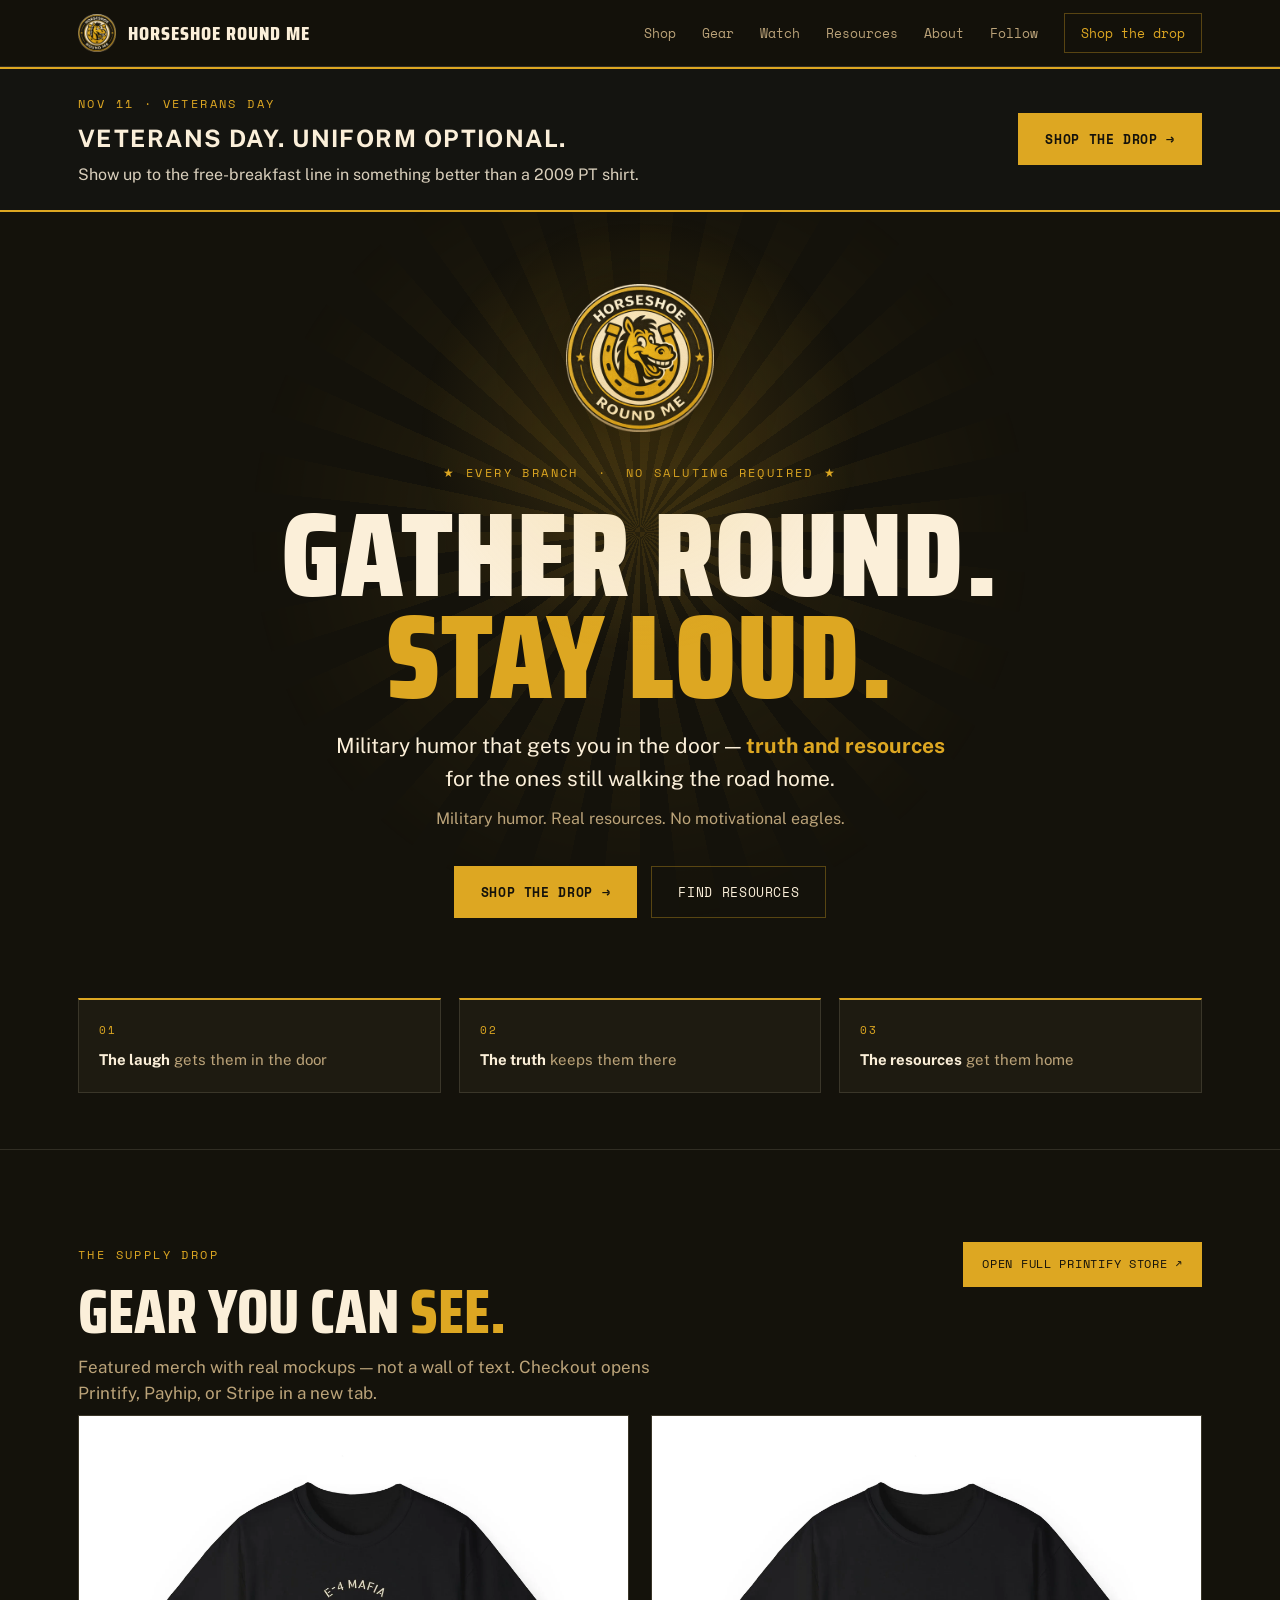
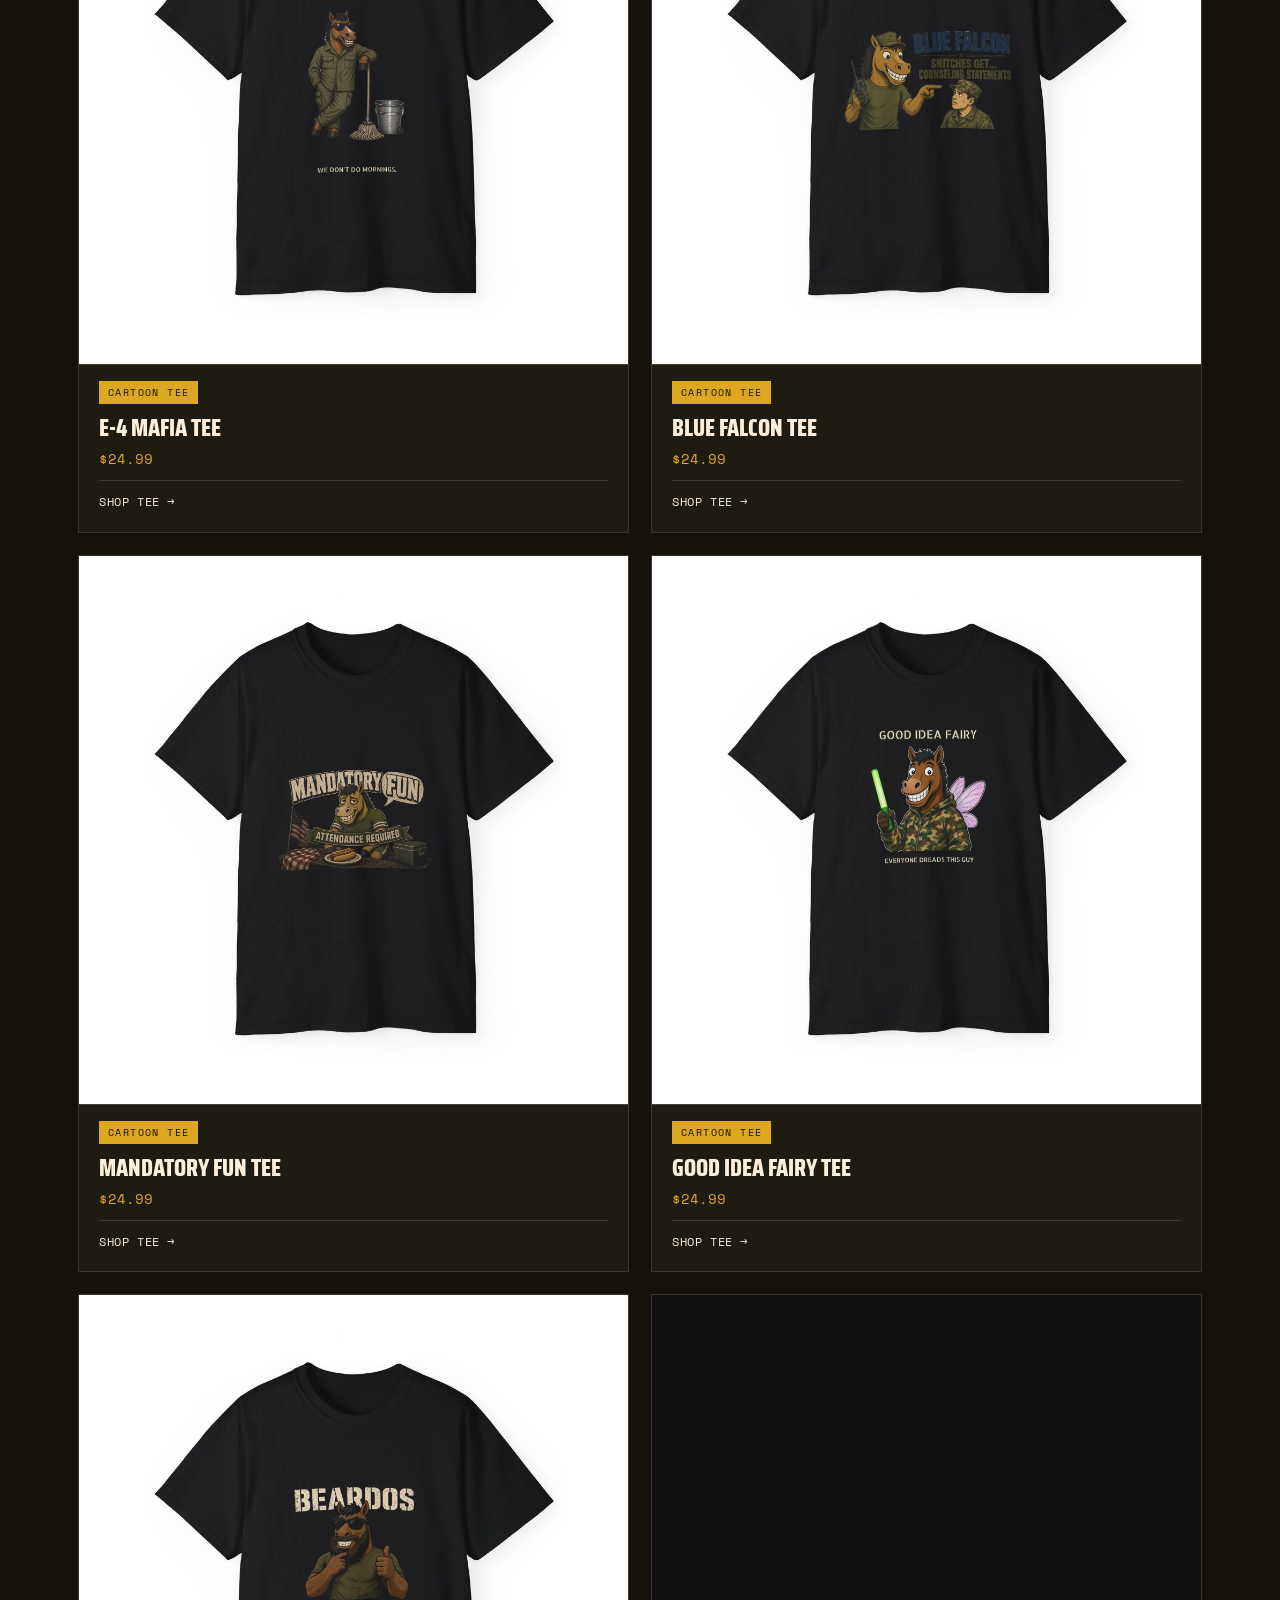
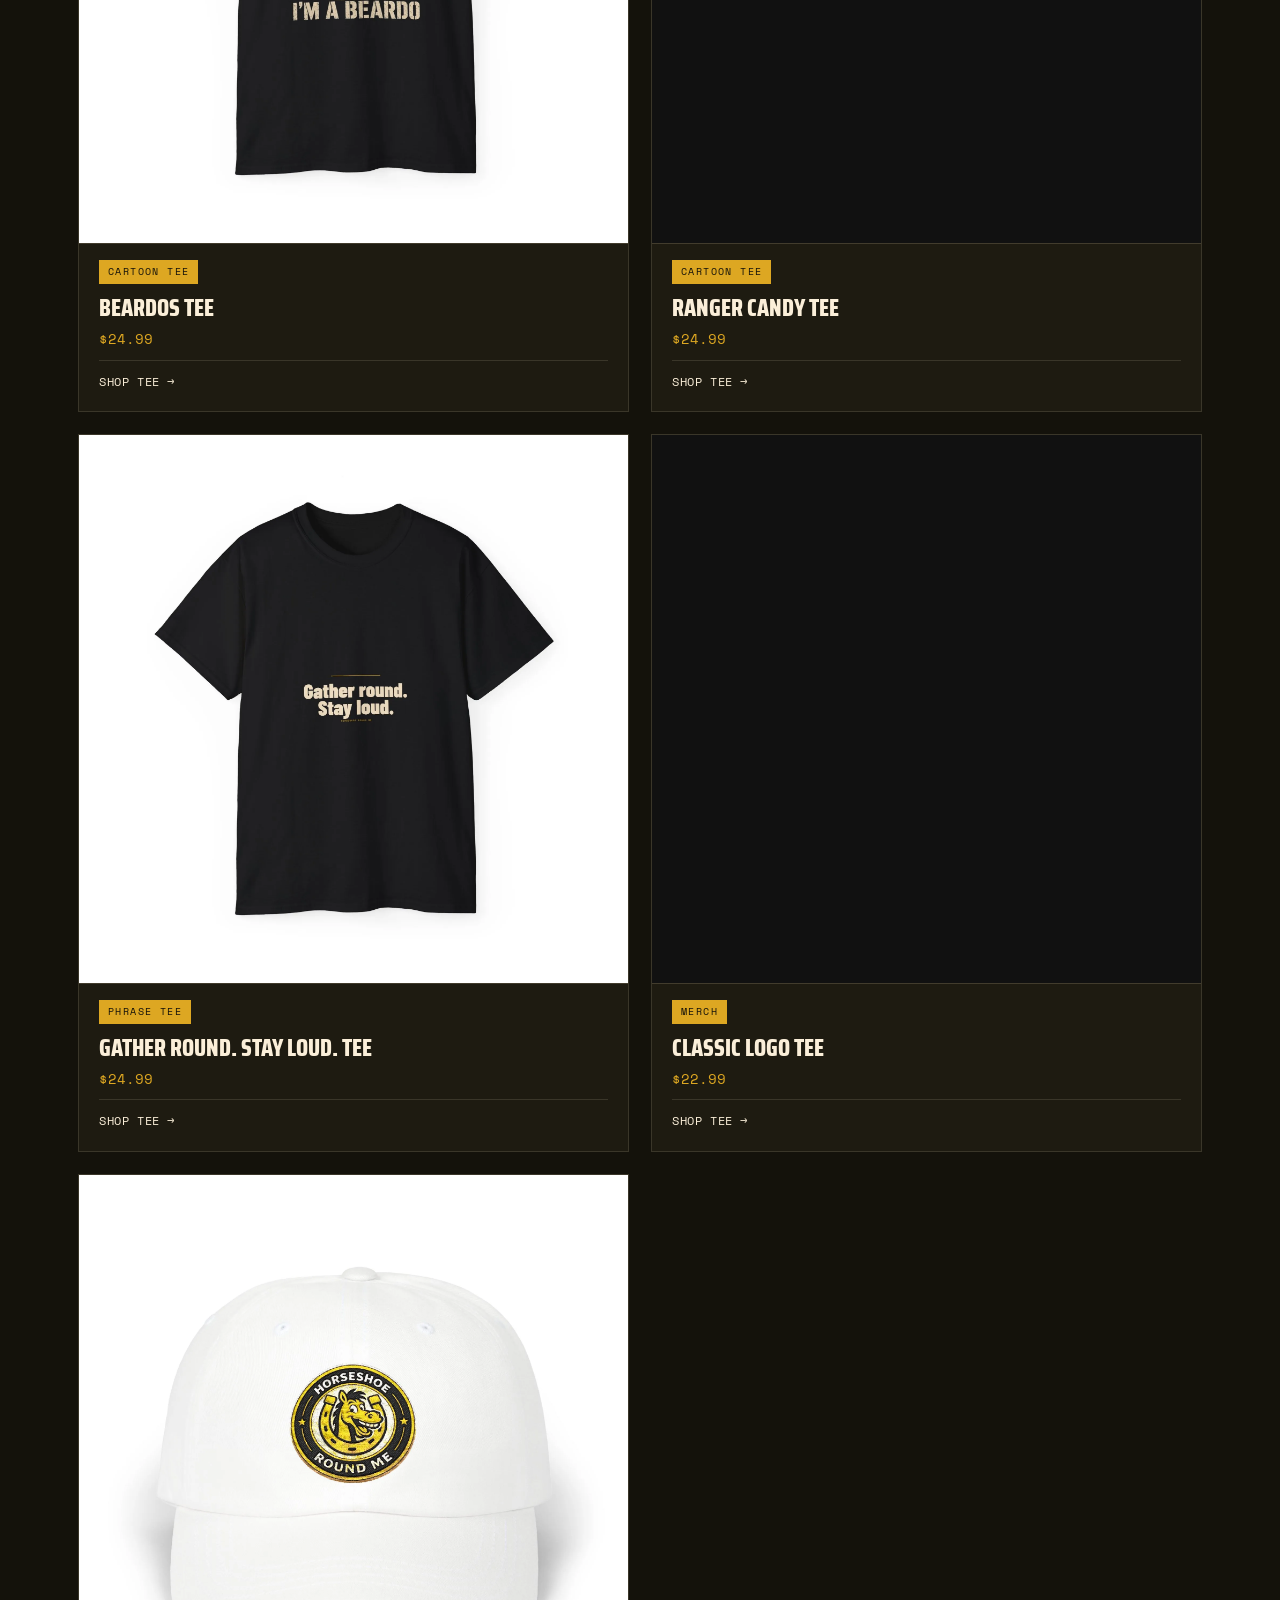
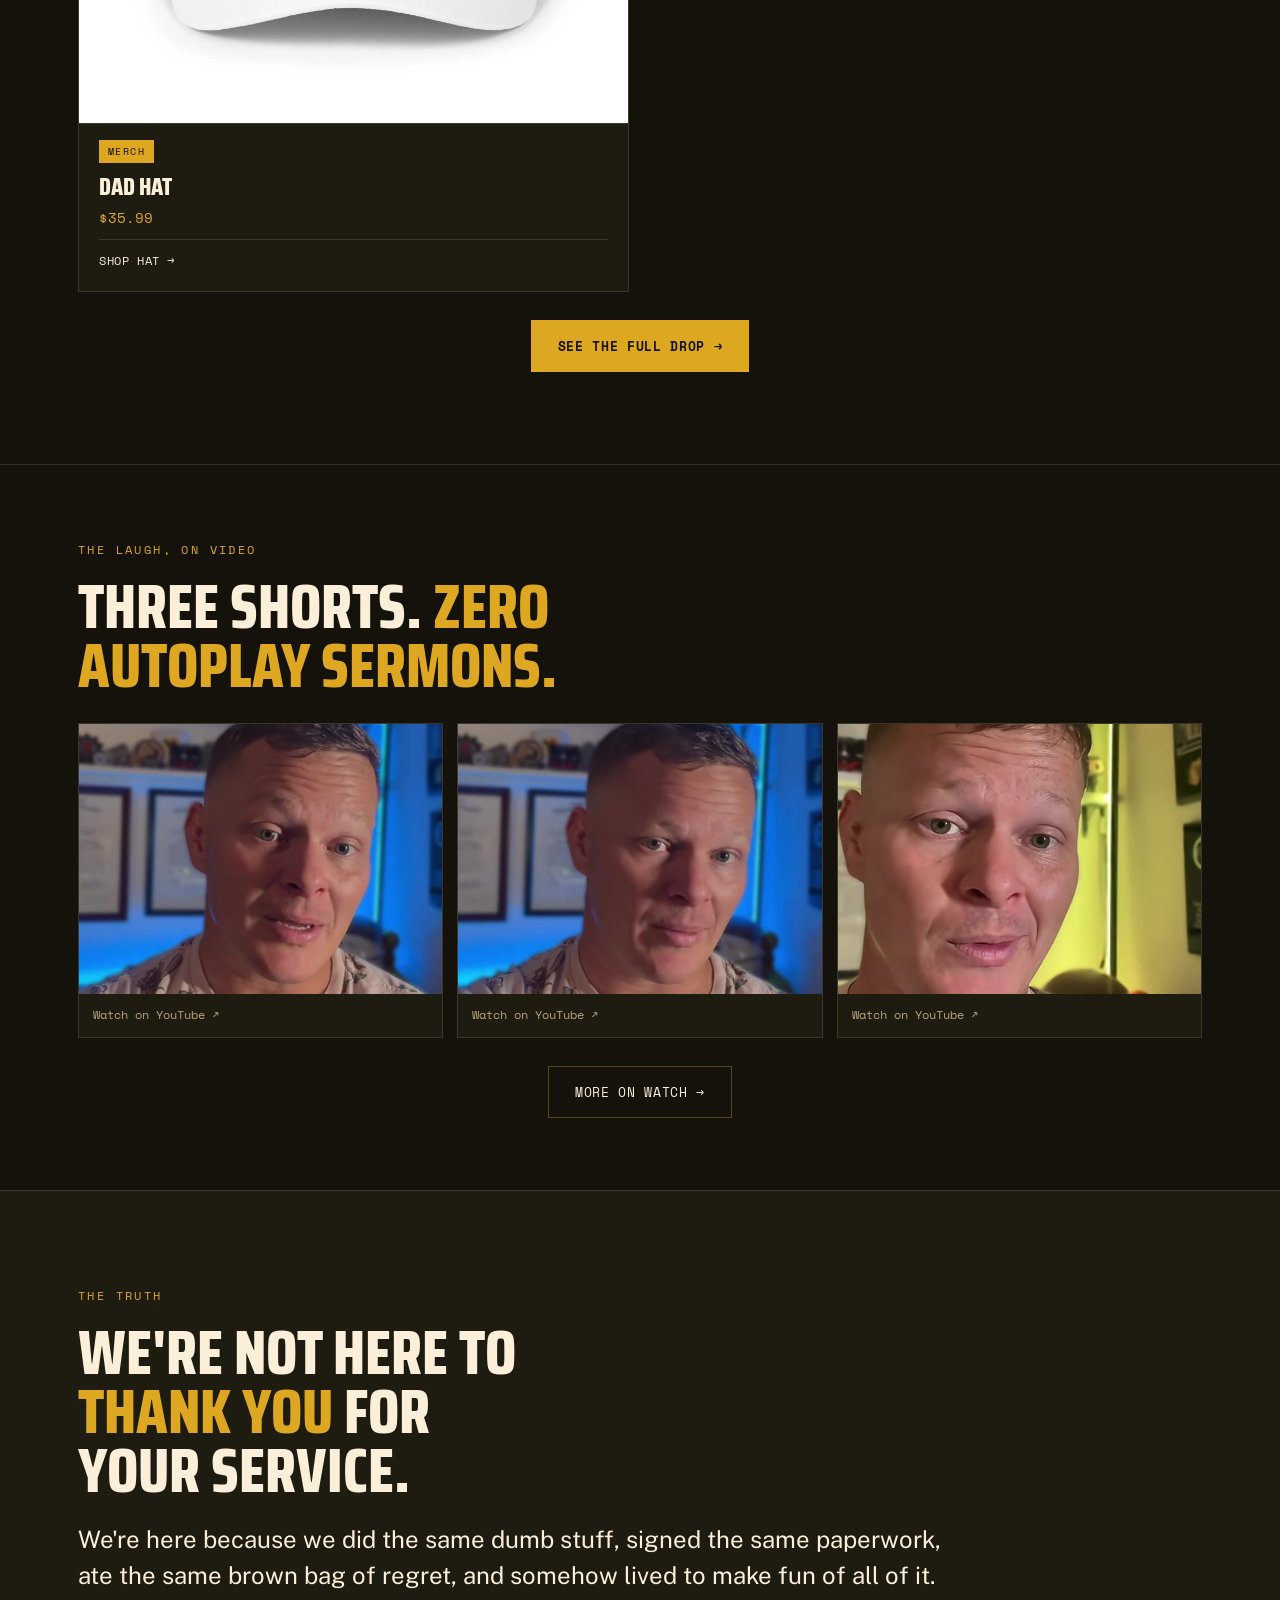
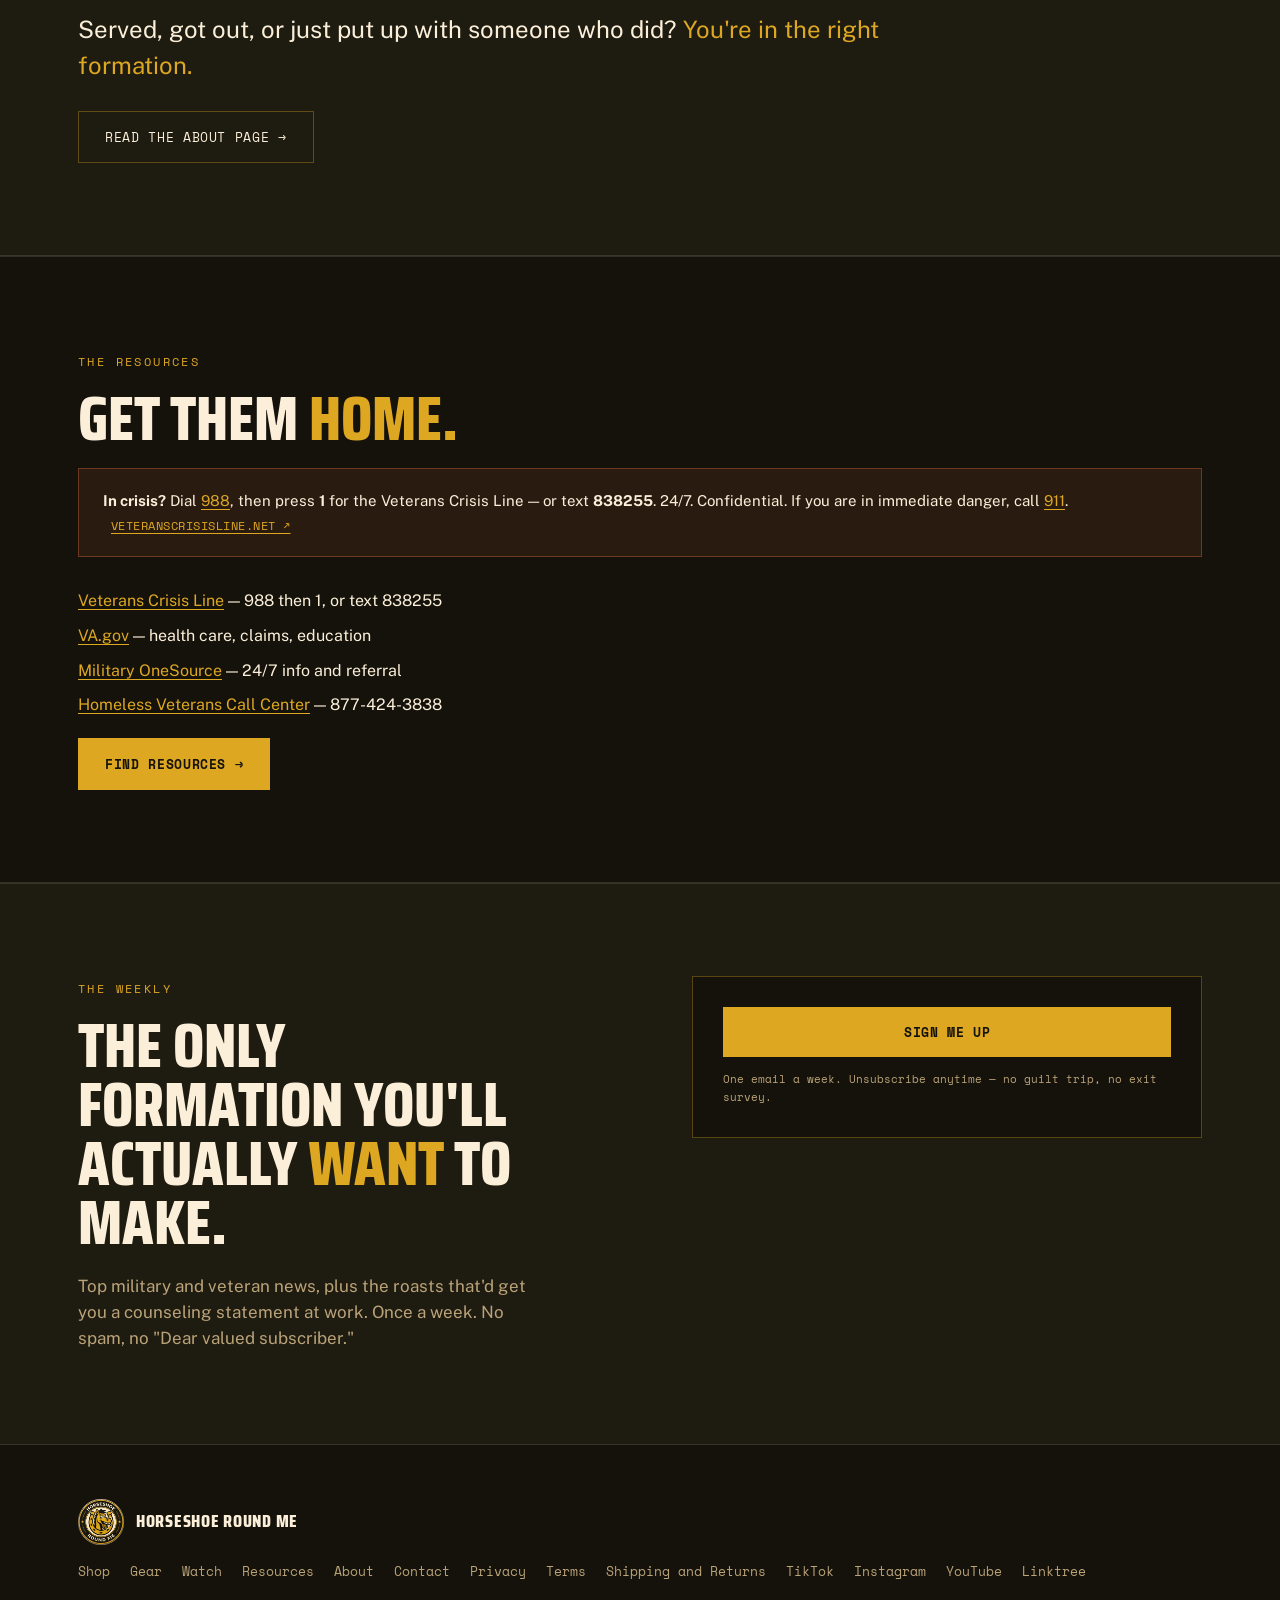
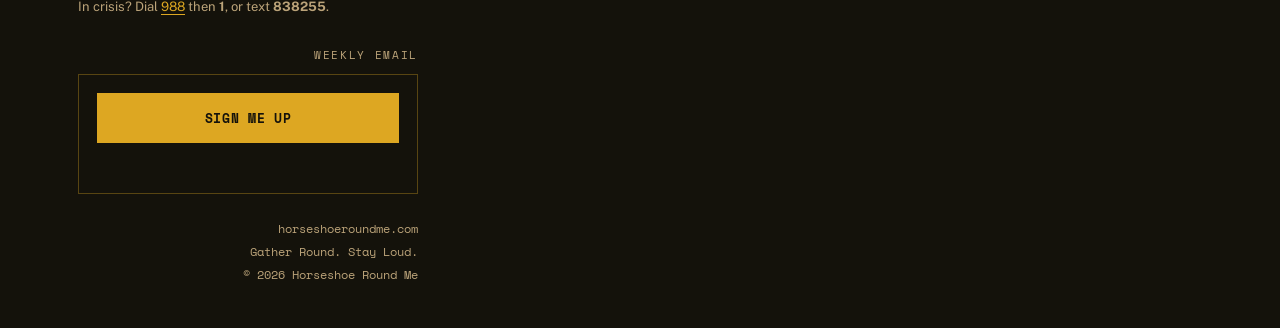
==== index.html @ 449c8de9 "Serve WebP product photos with JPG fallback (5.2 MB -> 1.8 MB), no visual change" ====
<!DOCTYPE html>
<html lang="en">
<head>
<meta charset="UTF-8">
<meta name="viewport" content="width=device-width, initial-scale=1.0">
<title>Horseshoe Round Me — Gather Round. Stay Loud.</title>
<meta name="description" content="Military humor. Real resources. No motivational eagles. Truth and vetted help for the ones still walking the road home. Shop, laugh, stay.">
<link rel="canonical" href="https://horseshoeroundme.com/">
<meta property="og:type" content="website">
<meta property="og:url" content="https://horseshoeroundme.com/">
<meta property="og:title" content="Horseshoe Round Me — Gather Round. Stay Loud.">
<meta property="og:description" content="Military humor. Real resources. No motivational eagles. Truth and vetted help for the ones still walking the road home. Shop, laugh, stay.">
<meta property="og:image" content="https://horseshoeroundme.com/assets/logo.png">
<meta property="og:site_name" content="Horseshoe Round Me">
<meta name="twitter:card" content="summary">
<meta name="twitter:title" content="Horseshoe Round Me — Gather Round. Stay Loud.">
<meta name="twitter:description" content="Military humor. Real resources. No motivational eagles. Truth and vetted help for the ones still walking the road home. Shop, laugh, stay.">
<meta name="twitter:image" content="https://horseshoeroundme.com/assets/logo.png">
<link rel="icon" href="/favicon.ico" sizes="any">
<link rel="icon" type="image/png" href="/favicon.png">
<link rel="apple-touch-icon" href="/assets/logo.png">
<link rel="preconnect" href="https://fonts.googleapis.com">
<link rel="preconnect" href="https://fonts.gstatic.com" crossorigin>
<link href="https://fonts.googleapis.com/css2?family=Saira+Condensed:wght@600;700;800;900&family=Public+Sans:ital,wght@0,400;0,600;0,700;1,400&family=Space+Mono:wght@400;700&display=swap" rel="stylesheet">
<link rel="stylesheet" href="/styles.css">
<script type="application/ld+json">
{"@context":"https://schema.org","@graph":[
{"@type":"Organization","name":"Horseshoe Round Me","url":"https://horseshoeroundme.com/","logo":"https://horseshoeroundme.com/assets/logo.png","sameAs":["https://www.tiktok.com/@horseshoeroundme","https://www.instagram.com/horseshoe_round_me/","https://www.facebook.com/p/Horseshoe-Round-Me-61575313866982/","https://www.youtube.com/@Horseshoeroundme","https://linktr.ee/horseshoeroundme"]},
{"@type":"WebSite","name":"Horseshoe Round Me","url":"https://horseshoeroundme.com/","description":"Military humor that gets you in the door — truth and vetted resources for the road home."}
]}
</script>
</head>
<body>
  <a class="skip" href="#main">Skip to content</a>
  <header class="topbar">
    <div class="wrap topbar-inner">
      <a class="brand-lockup" href="/">
        <img src="/assets/logo.png" width="38" height="38" alt="Horseshoe Round Me logo">
        <span class="name">Horseshoe Round Me</span>
      </a>
      <nav class="nav" id="siteNav" aria-label="Primary">
        <a href="/shop">Shop</a>
        <a href="/gear">Gear</a>
        <a href="/watch">Watch</a>
        <a href="/resources">Resources</a>
        <a href="/about">About</a>
        <a href="/watch#follow">Follow</a>
        <a class="btn-mini" href="/shop">Shop the drop</a>
      </nav>
      <button type="button" class="nav-toggle" id="navToggle" aria-expanded="false" aria-controls="siteNav" aria-label="Open menu">Menu</button>
    </div>
  </header>

  <main id="main">
  <section class="vday-strip" aria-label="Veterans Day">
    <div class="wrap vday-inner">
      <div>
        <span class="eyebrow">Nov 11 &middot; Veterans Day</span>
        <h2>VETERANS DAY. UNIFORM OPTIONAL.</h2>
        <p>Show up to the free-breakfast line in something better than a 2009 PT shirt.</p>
      </div>
      <a class="btn btn-primary" href="/shop">Shop the drop &rarr;</a>
    </div>
  </section>

  <section class="hero" id="top">
    <div class="wrap">
      <img class="medallion" src="/assets/logo.png" width="148" height="148" alt="Horseshoe Round Me badge">
      <span class="eyebrow"><span class="star" aria-hidden="true">★</span> Every branch &nbsp;·&nbsp; no saluting required <span class="star" aria-hidden="true">★</span></span>
      <h1>Gather round.<br><span class="gold">Stay loud.</span></h1>
      <p class="tag">Military humor that gets you in the door — <strong>truth and resources</strong> for the ones still walking the road home.</p>
      <p class="sub">Military humor. Real resources. No motivational eagles.</p>
      <div class="cta-row">
        <a class="btn btn-primary" href="/shop">Shop the drop →</a>
        <a class="btn btn-ghost" href="/resources">Find resources</a>
      </div>
    </div>
  </section>

  <div class="beat-strip-wrap">
    <div class="wrap">
      <div class="beat-strip" aria-label="Brand spine">
        <div class="beat">
          <span class="beat-num">01</span>
          <p><a href="#featured"><strong>The laugh</strong> gets them in the door</a></p>
        </div>
        <div class="beat">
          <span class="beat-num">02</span>
          <p><a href="#truth"><strong>The truth</strong> keeps them there</a></p>
        </div>
        <div class="beat">
          <span class="beat-num">03</span>
          <p><a href="#resources-teaser"><strong>The resources</strong> get them home</a></p>
        </div>
      </div>
    </div>
  </div>

  <section id="featured" class="shop">
    <div class="wrap">
      <div class="shop-head">
        <div>
          <span class="eyebrow">The supply drop</span>
          <div class="sec-head"><h2>Gear you can <em>see.</em></h2></div>
          <p class="sec-lead">Featured merch with real mockups — not a wall of text. Checkout opens Printify, Payhip, or Stripe in a new tab.</p>
        </div>
        <a class="shop-sticky-link" href="https://horseshoe-round-me.printify.me/" rel="noopener noreferrer" target="_blank">Open full Printify store ↗</a>
      </div>
      <div class="drops featured">
        <a class="drop" href="https://horseshoe-round-me.printify.me/product/32326600" rel="noopener noreferrer" target="_blank">
          <span class="drop-media"><picture><source srcset="/assets/products/e4-mafia-tee.webp" type="image/webp"><img src="/assets/products/e4-mafia-tee.jpg" alt="E-4 Mafia Tee" width="600" height="600" loading="lazy" decoding="async"></picture></span>
          <span class="badge">Cartoon tee</span>
          <h3>E-4 Mafia Tee</h3>
          <p>Black Gildan tee for junior-enlisted survival, questionable taskings, and getting voluntold.</p>
          <span class="price">$24.99</span>
          <span class="get">Shop tee →</span>
        </a>
        <a class="drop" href="https://horseshoe-round-me.printify.me/product/32326232" rel="noopener noreferrer" target="_blank">
          <span class="drop-media"><picture><source srcset="/assets/products/blue-falcon-tee.webp" type="image/webp"><img src="/assets/products/blue-falcon-tee.jpg" alt="Blue Falcon Tee" width="600" height="600" loading="lazy" decoding="async"></picture></span>
          <span class="badge">Cartoon tee</span>
          <h3>Blue Falcon Tee</h3>
          <p>For every unit's favorite snitch. Wear it loud; deny everything at formation.</p>
          <span class="price">$24.99</span>
          <span class="get">Shop tee →</span>
        </a>
        <a class="drop" href="https://horseshoe-round-me.printify.me/product/32326315" rel="noopener noreferrer" target="_blank">
          <span class="drop-media"><picture><source srcset="/assets/products/mandatory-fun-tee.webp" type="image/webp"><img src="/assets/products/mandatory-fun-tee.jpg" alt="Mandatory Fun Tee" width="600" height="600" loading="lazy" decoding="async"></picture></span>
          <span class="badge">Cartoon tee</span>
          <h3>Mandatory Fun Tee</h3>
          <p>Nothing says morale like a calendar invite, a forced smile, and a black Gildan tee.</p>
          <span class="price">$24.99</span>
          <span class="get">Shop tee →</span>
        </a>
        <a class="drop" href="https://horseshoe-round-me.printify.me/product/32328631" rel="noopener noreferrer" target="_blank">
          <span class="drop-media"><picture><source srcset="/assets/products/good-idea-fairy-tee.webp" type="image/webp"><img src="/assets/products/good-idea-fairy-tee.jpg" alt="Good Idea Fairy Tee" width="600" height="600" loading="lazy" decoding="async"></picture></span>
          <span class="badge">Cartoon tee</span>
          <h3>Good Idea Fairy Tee</h3>
          <p>For when the little winged menace shows up with one more brilliant task at 1630.</p>
          <span class="price">$24.99</span>
          <span class="get">Shop tee →</span>
        </a>
        <a class="drop" href="https://horseshoe-round-me.printify.me/product/32347306" rel="noopener noreferrer" target="_blank">
          <span class="drop-media"><picture><source srcset="/assets/products/beardos-tee.webp" type="image/webp"><img src="/assets/products/beardos-tee.jpg" alt="Beardos Tee" width="600" height="600" loading="lazy" decoding="async"></picture></span>
          <span class="badge">Cartoon tee</span>
          <h3>Beardos Tee</h3>
          <p>For the facial-hair faithful. Regulations optional. Sass mandatory.</p>
          <span class="price">$24.99</span>
          <span class="get">Shop tee →</span>
        </a>
        <a class="drop" href="https://horseshoe-round-me.printify.me/product/32339909" rel="noopener noreferrer" target="_blank">
          <span class="drop-media"><picture><source srcset="/assets/products/ranger-candy-tee.webp" type="image/webp"><img src="/assets/products/ranger-candy-tee.jpg" alt="Ranger Candy Tee" width="600" height="600" loading="lazy" decoding="async"></picture></span>
          <span class="badge">Cartoon tee</span>
          <h3>Ranger Candy Tee</h3>
          <p>For the ibuprofen believers. Take two and ruck on — medic horse approved.</p>
          <span class="price">$24.99</span>
          <span class="get">Shop tee →</span>
        </a>
        <a class="drop" href="https://horseshoe-round-me.printify.me/product/32325925" rel="noopener noreferrer" target="_blank">
          <span class="drop-media"><picture><source srcset="/assets/products/gather-round-stay-loud-tee.webp" type="image/webp"><img src="/assets/products/gather-round-stay-loud-tee.jpg" alt="Gather Round. Stay Loud. Tee" width="600" height="600" loading="lazy" decoding="async"></picture></span>
          <span class="badge">Phrase tee</span>
          <h3>Gather Round. Stay Loud. Tee</h3>
          <p>The rally cry for tall tales, loud people, and anyone allergic to a quiet huddle.</p>
          <span class="price">$24.99</span>
          <span class="get">Shop tee →</span>
        </a>
        <a class="drop" href="https://horseshoe-round-me.printify.me/product/32322965" rel="noopener noreferrer" target="_blank">
          <span class="drop-media"><picture><source srcset="/assets/products/classic-logo-tee.webp" type="image/webp"><img src="/assets/products/classic-logo-tee.jpg" alt="Classic Logo Tee" width="600" height="600" loading="lazy" decoding="async"></picture></span>
          <span class="badge">Merch</span>
          <h3>Classic Logo Tee</h3>
          <p>Soft classic tee with the Horseshoe Round Me badge up front. Close enough only counts in horseshoes, hand grenades, and this shirt.</p>
          <span class="price">$22.99</span>
          <span class="get">Shop tee →</span>
        </a>
        <a class="drop" href="https://horseshoe-round-me.printify.me/product/32323333" rel="noopener noreferrer" target="_blank">
          <span class="drop-media"><picture><source srcset="/assets/products/dad-hat.webp" type="image/webp"><img src="/assets/products/dad-hat.jpg" alt="Dad Hat" width="600" height="600" loading="lazy" decoding="async"></picture></span>
          <span class="badge">Merch</span>
          <h3>Dad Hat</h3>
          <p>Embroidered badge. Low profile. High sarcasm.</p>
          <span class="price">$35.99</span>
          <span class="get">Shop hat →</span>
        </a>
      </div>
      <div class="shop-actions">
        <a class="btn btn-primary" href="/shop">See the full drop →</a>
      </div>
    </div>
  </section>

  <section class="teaser teaser-compact" id="watch-teaser" aria-labelledby="watch-teaser-h">
    <div class="wrap">
      <span class="eyebrow">The laugh, on video</span>
      <div class="sec-head"><h2 id="watch-teaser-h">Three shorts. <em>Zero autoplay sermons.</em></h2></div>
      <div class="video-row">
        <a class="video-card" href="https://www.youtube.com/shorts/7D6LLRL0fYo" rel="noopener noreferrer" target="_blank">
          <img src="/assets/watch/7D6LLRL0fYo.jpg" alt="YouTube short thumbnail" width="480" height="270" loading="lazy">
          <span class="vcap">Watch on YouTube ↗</span>
        </a>
        <a class="video-card" href="https://www.youtube.com/shorts/GfONSEbZ_mU" rel="noopener noreferrer" target="_blank">
          <img src="/assets/watch/GfONSEbZ_mU.jpg" alt="YouTube short thumbnail" width="480" height="270" loading="lazy">
          <span class="vcap">Watch on YouTube ↗</span>
        </a>
        <a class="video-card" href="https://www.youtube.com/shorts/M1oUgkGIzSQ" rel="noopener noreferrer" target="_blank">
          <img src="/assets/watch/M1oUgkGIzSQ.jpg" alt="YouTube short thumbnail" width="480" height="270" loading="lazy">
          <span class="vcap">Watch on YouTube ↗</span>
        </a>
      </div>
      <p class="section-foot"><a class="btn btn-ghost" href="/watch">More on Watch →</a></p>
    </div>
  </section>

  <section class="manifesto" id="truth">
    <div class="wrap">
      <span class="eyebrow">The truth</span>
      <div class="sec-head"><h2>We're not here to <em>thank you</em> for your service.</h2></div>
      <p>We're here because we did the same dumb stuff, signed the same paperwork, ate the same brown bag of regret, and somehow lived to make fun of all of it.</p>
      <p>Served, got out, or just put up with someone who did? <span class="hl">You're in the right formation.</span></p>
      <div class="cta-row" style="justify-content:flex-start;margin-top:28px">
        <a class="btn btn-ghost" href="/about">Read the about page →</a>
      </div>
    </div>
  </section>

  <section class="resources teaser" id="resources-teaser">
    <div class="wrap">
      <span class="eyebrow">The resources</span>
      <div class="sec-head"><h2>Get them <em>home.</em></h2></div>
      <aside class="crisis-callout" role="note" aria-label="Crisis help">
        <strong>In crisis?</strong> Dial <a href="tel:988">988</a>, then press <strong>1</strong> for the Veterans Crisis Line — or text <strong>838255</strong>. 24/7. Confidential. If you are in immediate danger, call <a href="tel:911">911</a>.
        <a class="crisis-link" href="https://www.veteranscrisisline.net/" rel="noopener noreferrer" target="_blank">veteranscrisisline.net ↗</a>
      </aside>
      <ul class="res-teaser-list">
        <li><a href="https://www.veteranscrisisline.net/" rel="noopener noreferrer" target="_blank">Veterans Crisis Line</a> — 988 then 1, or text 838255</li>
        <li><a href="https://www.va.gov/" rel="noopener noreferrer" target="_blank">VA.gov</a> — health care, claims, education</li>
        <li><a href="https://www.militaryonesource.mil/" rel="noopener noreferrer" target="_blank">Military OneSource</a> — 24/7 info and referral</li>
        <li><a href="https://www.va.gov/homeless/nationalcallcenter.asp" rel="noopener noreferrer" target="_blank">Homeless Veterans Call Center</a> — 877-424-3838</li>
      </ul>
      <div class="cta-row" style="justify-content:flex-start;margin-top:20px">
        <a class="btn btn-primary" href="/resources">Find resources →</a>
      </div>
    </div>
  </section>

  <section class="news" id="newsletter">
    <div class="wrap">
      <div class="inner">
        <div>
          <span class="eyebrow">The weekly</span>
          <div class="sec-head"><h2>The only formation you'll actually <em>want</em> to make.</h2></div>
          <p class="lead">Top military and veteran news, plus the roasts that'd get you a counseling statement at work. Once a week. No spam, no "Dear valued subscriber."</p>
        </div>
        <div>
          <div class="form" id="beehiivSubscribe" data-beehiiv-mount>
            <script async src="https://subscribe-forms.beehiiv.com/v3/loader.js" data-beehiiv-form="03407fcf-b522-4ce4-8583-16a8f3747dad"></script>
            <script type="text/javascript" async src="https://subscribe-forms.beehiiv.com/attribution.js"></script>
            <p class="beehiiv-fallback"><a class="btn btn-primary" href="https://horseshoeroundme.beehiiv.com/?modal=signup">Sign me up</a></p>
            <p class="fineprint">One email a week. Unsubscribe anytime — no guilt trip, no exit survey.</p>
          </div>
        </div>
      </div>
    </div>
  </section>
  </main>
  <footer>
    <div class="wrap">
      <div>
        <div class="foot-brand"><img src="/assets/logo.png" width="46" height="46" alt=""><span>Horseshoe Round Me</span></div>
        <div class="foot-links">
          <a href="/shop">Shop</a>
          <a href="/gear">Gear</a>
          <a href="/watch">Watch</a>
          <a href="/resources">Resources</a>
          <a href="/about">About</a>
          <a href="/contact">Contact</a>
          <a href="/privacy">Privacy</a>
          <a href="/terms">Terms</a>
          <a href="/shipping">Shipping and Returns</a>
          <a href="https://www.tiktok.com/@horseshoeroundme" rel="noopener noreferrer" target="_blank">TikTok</a>
          <a href="https://www.instagram.com/horseshoe_round_me/" rel="noopener noreferrer" target="_blank">Instagram</a>
          <a href="https://www.youtube.com/@Horseshoeroundme" rel="noopener noreferrer" target="_blank">YouTube</a>
          <a href="https://linktr.ee/horseshoeroundme" rel="noopener noreferrer" target="_blank">Linktree</a>
        </div>
        <p class="foot-crisis">In crisis? Dial <a href="tel:988">988</a> then <strong>1</strong>, or text <strong>838255</strong>.</p>
      </div>
      <div class="foot-aside">
        <div class="foot-signup">
          <p class="foot-signup-label">Weekly email</p>
          <div class="form form-compact" data-beehiiv-mount>
            <script async src="https://subscribe-forms.beehiiv.com/v3/loader.js" data-beehiiv-form="03407fcf-b522-4ce4-8583-16a8f3747dad"></script>
            <p class="beehiiv-fallback"><a class="btn btn-primary" href="https://horseshoeroundme.beehiiv.com/?modal=signup">Sign me up</a></p>
          </div>
        </div>
        <div class="foot-meta">
          horseshoeroundme.com<br>
          Gather Round. Stay Loud.<br>
          © 2026 Horseshoe Round Me
        </div>
      </div>
    </div>
  </footer>
<script src="/site.js" defer></script>
</body>
</html>
---- styles.css ----
:root{
  --ink:#14120B; --ink-2:#1E1B11; --ink-3:#272316;
  --gold:#DDA722; --gold-bright:#F2C233; --gold-deep:#9C7414;
  --cream:#F7E7CB; --cream-bright:#FBEFD9; --cream-dim:#BBA379;
  --line:rgba(247,231,203,0.13);
  --line-gold:rgba(221,167,34,0.34);
  --danger:#C45C3A;
  --focus:0 0 0 3px rgba(221,167,34,.45);
}
*{box-sizing:border-box;margin:0;padding:0}
html{scroll-behavior:smooth}
body{background:var(--ink);color:var(--cream-bright);font-family:"Public Sans",system-ui,sans-serif;line-height:1.55;-webkit-font-smoothing:antialiased;overflow-x:hidden}
.wrap{max-width:1180px;margin:0 auto;padding:0 28px}
a{color:inherit;text-decoration:none}

a:focus-visible,button:focus-visible{outline:none;box-shadow:var(--focus)}
input:focus-visible{outline:none;box-shadow:var(--focus)}
.eyebrow{font-family:"Space Mono",monospace;font-size:12px;letter-spacing:.2em;text-transform:uppercase;color:var(--gold);display:inline-flex;align-items:center;gap:10px}
.eyebrow .star{color:var(--gold)}
.sec-head{margin-bottom:20px}
.sec-head h2{font-family:"Saira Condensed",sans-serif;font-weight:800;text-transform:uppercase;font-size:clamp(34px,5.5vw,62px);line-height:.95;margin-top:16px;max-width:16ch}
.sec-head h2 em{font-style:normal;color:var(--gold)}
.sec-lead{color:var(--cream-dim);font-size:17px;max-width:58ch;margin-bottom:36px}
section{padding:92px 0}

/* SKIP */
.skip{position:absolute;left:-9999px;top:auto;width:1px;height:1px;overflow:hidden}
.skip:focus{left:16px;top:16px;width:auto;height:auto;padding:10px 14px;background:var(--gold);color:var(--ink);z-index:100;font-family:"Space Mono",monospace;font-size:12px}

/* TOP BAR */
.topbar{position:sticky;top:0;z-index:50;background:rgba(20,18,11,.92);backdrop-filter:blur(12px);border-bottom:1px solid var(--line)}
.topbar-inner{display:flex;align-items:center;justify-content:space-between;height:66px;position:relative}
.brand-lockup{display:flex;align-items:center;gap:12px;flex-shrink:0}
.brand-lockup img{width:38px;height:38px}
.brand-lockup .name{font-family:"Saira Condensed",sans-serif;font-weight:800;font-size:20px;letter-spacing:.05em;text-transform:uppercase}
.nav{display:flex;align-items:center;gap:26px}
.nav a{font-family:"Space Mono",monospace;font-size:13px;color:var(--cream-dim);transition:color .2s}
.nav a:hover{color:var(--cream-bright)}
.nav .btn-mini{border:1px solid var(--line-gold);padding:9px 16px;color:var(--gold);transition:all .2s}
.nav .btn-mini:hover{background:var(--gold);border-color:var(--gold);color:var(--ink)}
.nav-toggle{display:none;border:1px solid var(--line-gold);background:none;color:var(--gold);font-family:"Space Mono",monospace;font-size:12px;padding:9px 14px;cursor:pointer;letter-spacing:.05em;text-transform:uppercase}
.nav-toggle:hover,.nav-toggle[aria-expanded="true"]{background:rgba(221,167,34,.12)}

/* HERO */
.hero{position:relative;text-align:center;padding:72px 0 80px;overflow:hidden}
.hero::before{content:"";position:absolute;top:-130px;left:50%;width:900px;height:900px;transform:translateX(-50%);
  background:repeating-conic-gradient(from 0deg at 50% 50%, rgba(221,167,34,.09) 0deg 6deg, transparent 6deg 12deg);
  -webkit-mask:radial-gradient(circle,#000 12%,transparent 62%);mask:radial-gradient(circle,#000 12%,transparent 62%);
  pointer-events:none;animation:spin 90s linear infinite}
@keyframes spin{to{transform:translateX(-50%) rotate(360deg)}}
.hero::after{content:"";position:absolute;top:-40px;left:50%;width:520px;height:520px;transform:translateX(-50%);background:radial-gradient(circle,rgba(221,167,34,.18),transparent 60%);pointer-events:none}
.hero .wrap{position:relative}
.medallion{width:148px;height:148px;margin:0 auto 28px;display:block;filter:drop-shadow(0 8px 30px rgba(0,0,0,.6));animation:pop .8s cubic-bezier(.2,.8,.2,1) both}
@keyframes pop{from{transform:scale(.82);opacity:0}to{transform:scale(1);opacity:1}}
.hero .eyebrow{margin-bottom:22px;justify-content:center}
.hero h1{font-family:"Saira Condensed",sans-serif;font-weight:900;text-transform:uppercase;font-size:clamp(48px,10vw,120px);line-height:.85;letter-spacing:.01em;margin-bottom:22px}
.hero h1 .gold{color:var(--gold)}
.hero .tag{max-width:640px;margin:0 auto 12px;font-size:clamp(17px,2vw,21px);color:var(--cream-bright)}
.hero .tag strong{color:var(--gold);font-weight:700}
.hero .sub{max-width:540px;margin:0 auto 34px;color:var(--cream-dim);font-size:16px}
.cta-row{display:flex;flex-wrap:wrap;gap:14px;justify-content:center}
.btn{font-family:"Space Mono",monospace;font-size:13px;letter-spacing:.05em;text-transform:uppercase;padding:15px 26px;border:1px solid var(--line-gold);transition:all .2s;cursor:pointer;display:inline-flex;align-items:center;gap:9px;background:transparent;color:inherit}
.btn-primary{background:var(--gold);border-color:var(--gold);color:var(--ink);font-weight:700}
.btn-primary:hover{background:var(--gold-bright);transform:translateY(-2px)}
.btn-ghost{color:var(--cream-bright)}
.btn-ghost:hover{border-color:var(--cream);background:rgba(247,231,203,.06)}

/* THREE-BEAT STRIP */
.beat-strip-wrap{padding:0 0 56px}
.beat-strip{display:grid;grid-template-columns:repeat(3,1fr);gap:18px;margin-top:0;text-align:left}
.beat{background:var(--ink-2);border:1px solid var(--line);padding:22px 20px;border-top:2px solid var(--gold)}
.beat-num{font-family:"Space Mono",monospace;font-size:11px;letter-spacing:.18em;color:var(--gold);display:block;margin-bottom:10px}
.beat p{font-size:15px;color:var(--cream-dim);line-height:1.4}
.beat strong{color:var(--cream-bright);font-weight:700}

/* SHOP */
.shop{border-top:1px solid var(--line)}
.shop-head{display:flex;justify-content:space-between;align-items:flex-end;gap:24px;flex-wrap:wrap;margin-bottom:8px}
.shop-head .sec-head{margin-bottom:12px}
.shop-head .sec-lead{margin-bottom:0}
.shop-sticky-link{
  position:sticky;top:78px;z-index:20;
  font-family:"Space Mono",monospace;font-size:12px;letter-spacing:.06em;text-transform:uppercase;
  color:var(--ink);background:var(--gold);padding:12px 18px;border:1px solid var(--gold);
  white-space:nowrap;align-self:flex-start;transition:background .2s;
}
.shop-sticky-link:hover{background:var(--gold-bright)}
.shop-sub{
  font-family:"Saira Condensed",sans-serif;font-weight:800;text-transform:uppercase;
  font-size:22px;letter-spacing:.04em;color:var(--gold);margin:48px 0 18px;
  padding-bottom:10px;border-bottom:1px solid var(--line);
}
.shop-sub:first-of-type{margin-top:28px}
.drops{display:grid;grid-template-columns:repeat(2,1fr);gap:18px}
@media (min-width:900px){.drops{grid-template-columns:repeat(4,1fr)}}
.drop{background:var(--ink-2);border:1px solid var(--line);padding:26px;display:flex;flex-direction:column;transition:all .2s;color:inherit}
.drop:hover{border-color:var(--line-gold);transform:translateY(-3px)}
.drop .badge{font-family:"Space Mono",monospace;font-size:10px;letter-spacing:.14em;text-transform:uppercase;color:var(--ink);background:var(--gold);align-self:flex-start;padding:4px 9px;margin-bottom:16px}
.drop h3{font-family:"Saira Condensed",sans-serif;font-weight:800;text-transform:uppercase;font-size:25px;line-height:1;margin-bottom:10px}
.drop p{color:var(--cream-dim);font-size:14px;flex:1;margin-bottom:18px}
.drop .price{font-family:"Space Mono",monospace;color:var(--gold);font-size:14px;margin-bottom:14px}
.drop .get{font-family:"Space Mono",monospace;font-size:12px;letter-spacing:.05em;text-transform:uppercase;color:var(--cream-bright);border-top:1px solid var(--line);padding-top:14px;transition:color .2s}
.drop:hover .get{color:var(--gold)}
.drop-featured{border-color:var(--line-gold);background:linear-gradient(160deg,rgba(221,167,34,.10),rgba(30,27,17,.6))}
.drop-featured:hover{border-color:var(--gold)}
.shop-note{text-align:center;margin-top:36px;font-family:"Space Mono",monospace;font-size:12px;color:var(--cream-dim);letter-spacing:.04em}
.shop-note a{color:var(--gold);text-decoration:underline;text-underline-offset:3px}

/* MANIFESTO / TRUTH */
.manifesto{background:var(--ink-2);border-top:1px solid var(--line);border-bottom:1px solid var(--line)}
.manifesto p{font-size:clamp(18px,2.3vw,24px);max-width:60ch;color:var(--cream-bright);margin-bottom:18px;line-height:1.5}
.manifesto p .hl{color:var(--gold)}
.branches{display:flex;flex-wrap:wrap;gap:10px;margin-top:32px;align-items:center}
.branch{font-family:"Space Mono",monospace;font-size:12px;letter-spacing:.1em;text-transform:uppercase;border:1px solid var(--line-gold);padding:8px 14px;color:var(--cream-dim);transition:all .2s}
.branch:hover{border-color:var(--gold);color:var(--cream-bright)}
.branches .note{border:none;color:var(--gold);padding-left:4px;text-transform:none;letter-spacing:0;font-family:"Public Sans",sans-serif;font-size:14px}

/* RESOURCES */
.resources{border-bottom:1px solid var(--line)}
.crisis-callout{
  background:rgba(196,92,58,.12);border:1px solid rgba(196,92,58,.45);
  padding:20px 24px;margin-bottom:32px;font-size:15px;line-height:1.55;color:var(--cream-bright);
}
.crisis-callout a{color:var(--gold);text-decoration:underline;text-underline-offset:3px}
.crisis-callout .crisis-link{display:inline-block;margin-left:8px;font-family:"Space Mono",monospace;font-size:12px;letter-spacing:.04em;text-transform:uppercase}
.res-controls{margin-bottom:28px}
.res-search-label{position:absolute;width:1px;height:1px;padding:0;margin:-1px;overflow:hidden;clip:rect(0,0,0,0);border:0}
.res-search{
  width:100%;max-width:420px;display:block;margin-bottom:18px;
  background:var(--ink-2);border:1px solid var(--line-gold);color:var(--cream-bright);
  padding:14px 16px;font-family:"Public Sans",sans-serif;font-size:15px;
}
.res-search::placeholder{color:var(--cream-dim)}
.res-search:focus{outline:none;border-color:var(--gold);box-shadow:var(--focus)}
.res-tabs{display:flex;flex-wrap:wrap;gap:8px}
.res-tab{
  font-family:"Space Mono",monospace;font-size:11px;letter-spacing:.06em;text-transform:uppercase;
  padding:9px 14px;border:1px solid var(--line);background:transparent;color:var(--cream-dim);cursor:pointer;transition:all .15s;
}
.res-tab:hover{border-color:var(--line-gold);color:var(--cream-bright)}
.res-tab.is-active{background:var(--gold);border-color:var(--gold);color:var(--ink);font-weight:700}
.res-loading,.res-empty,.res-meta{font-family:"Space Mono",monospace;font-size:13px;color:var(--cream-dim);margin-bottom:18px}
.res-cat{margin-bottom:40px}
.res-cat-title{
  font-family:"Saira Condensed",sans-serif;font-weight:800;text-transform:uppercase;
  font-size:26px;letter-spacing:.03em;margin-bottom:16px;display:flex;align-items:center;gap:12px;
}
.res-count{font-family:"Space Mono",monospace;font-size:11px;letter-spacing:.08em;color:var(--gold);font-weight:400;border:1px solid var(--line-gold);padding:3px 8px}
.res-list{list-style:none;display:grid;gap:12px}
.res-item{background:var(--ink-2);border:1px solid var(--line);padding:18px 20px;transition:border-color .15s}
.res-item:hover{border-color:var(--line-gold)}
.res-name{font-family:"Saira Condensed",sans-serif;font-weight:800;text-transform:uppercase;font-size:20px;color:var(--cream-bright);display:inline-block;margin-bottom:6px}
.res-name:hover{color:var(--gold)}
.res-name span{font-size:14px;opacity:.7}
.res-desc{color:var(--cream-dim);font-size:14px;line-height:1.5;max-width:72ch}
.res-fallback{background:var(--ink-2);border:1px solid var(--line);padding:24px}
.res-fallback h3{font-family:"Saira Condensed",sans-serif;font-weight:800;text-transform:uppercase;font-size:22px;margin-bottom:14px}
.res-fallback ul{margin:0 0 14px 18px;color:var(--cream-dim)}
.res-fallback li{margin-bottom:8px}
.res-fallback a{color:var(--gold);text-decoration:underline;text-underline-offset:3px}

/* FOLLOW */
.grid{display:grid;grid-template-columns:repeat(auto-fill,minmax(230px,1fr));gap:1px;background:var(--line);border:1px solid var(--line)}
.platform{background:var(--ink);padding:28px;display:flex;flex-direction:column;gap:5px;transition:background .2s;position:relative}
.platform:hover{background:var(--ink-3)}
.platform .pname{font-family:"Saira Condensed",sans-serif;font-weight:800;text-transform:uppercase;font-size:26px}
.platform .handle{font-family:"Space Mono",monospace;font-size:13px;color:var(--cream-dim)}
.platform .arrow{position:absolute;top:24px;right:24px;color:var(--cream-dim);transition:.2s}
.platform:hover .arrow{color:var(--gold);transform:translate(3px,-3px)}

/* NEWSLETTER */
.news{background:var(--ink-2);border-top:1px solid var(--line);border-bottom:1px solid var(--line)}
.news .inner{display:grid;grid-template-columns:1.1fr 1fr;gap:54px;align-items:start}
.news p.lead{color:var(--cream-dim);font-size:17px;max-width:46ch;margin-top:2px}
.form{background:var(--ink);border:1px solid var(--line-gold);padding:30px}
.field{margin-bottom:18px}
.field label{display:block;font-family:"Space Mono",monospace;font-size:11px;letter-spacing:.15em;text-transform:uppercase;color:var(--cream-dim);margin-bottom:8px}
.field input{width:100%;background:var(--ink-2);border:1px solid var(--line-gold);color:var(--cream-bright);padding:14px 16px;font-family:"Public Sans",sans-serif;font-size:15px;transition:border .2s}
.field input:focus{outline:none;border-color:var(--gold);box-shadow:var(--focus)}
.form .btn-primary{width:100%;justify-content:center;border:none}
.form .fineprint{font-family:"Space Mono",monospace;font-size:11px;color:var(--cream-dim);margin-top:14px;line-height:1.6}
.form-error{display:none;font-family:"Space Mono",monospace;font-size:12px;color:var(--danger);margin-top:12px;line-height:1.5}
.form-error.show{display:block}
.success{display:none;background:rgba(221,167,34,.12);border:1px solid var(--gold-deep);padding:34px;text-align:center}
.success.show{display:block}
.success .check{font-family:"Saira Condensed",sans-serif;font-weight:800;font-size:32px;text-transform:uppercase;color:var(--gold)}
.success p{color:var(--cream-dim);font-size:14px;margin-top:8px}

/* FOOTER */
footer{padding:54px 0 42px}
footer .wrap{display:flex;justify-content:space-between;gap:30px;flex-wrap:wrap;align-items:flex-end}
.foot-brand{display:flex;align-items:center;gap:12px;margin-bottom:16px}
.foot-brand img{width:46px;height:46px}
.foot-brand span{font-family:"Saira Condensed",sans-serif;font-weight:800;text-transform:uppercase;font-size:18px;letter-spacing:.04em}
.foot-links{display:flex;gap:20px;flex-wrap:wrap}
.foot-links a{font-family:"Space Mono",monospace;font-size:13px;color:var(--cream-dim);transition:color .2s}
.foot-links a:hover{color:var(--gold)}
.foot-meta{font-family:"Space Mono",monospace;font-size:12px;color:var(--cream-dim);line-height:1.9;text-align:right}

/* MOBILE */
@media (max-width:820px){
  .news .inner{grid-template-columns:1fr;gap:32px}
  .beat-strip{grid-template-columns:1fr;gap:10px;margin-top:0}
  .beat-strip-wrap{padding:0 0 28px}
  .nav{
    display:none;
    position:absolute;top:66px;left:0;right:0;
    flex-direction:column;align-items:stretch;gap:0;
    background:rgba(20,18,11,.98);border-bottom:1px solid var(--line);
    padding:12px 28px 20px;backdrop-filter:blur(12px);
  }
  .nav.is-open{display:flex}
  .nav a{padding:14px 0;border-bottom:1px solid var(--line)}
  .nav .btn-mini{border:1px solid var(--line-gold);text-align:center;justify-content:center;margin-top:8px}
  .nav-toggle{display:block}
  .foot-meta{text-align:left}
  footer .wrap{align-items:flex-start}
  .drops{grid-template-columns:1fr}
  .shop-head{align-items:flex-start}
  .shop-sticky-link{position:static;width:100%;text-align:center}
  .brand-lockup .name{font-size:16px}
}
@media (prefers-reduced-motion:reduce){
  *{animation:none!important}
  .medallion{opacity:1;transform:none}
  html{scroll-behavior:auto}
}

/* === REBUILD 2026-09-24 === */

/* Product photo cards */
.drop{padding:0;overflow:hidden}
.drop-media{display:block;aspect-ratio:1/1;background:var(--ink-3);border-bottom:1px solid var(--line);overflow:hidden}
.drop-media picture{display:block;width:100%;height:100%}
.drop-media img{width:100%;height:100%;object-fit:cover;display:block;transition:transform .25s ease}
.drop:hover .drop-media img{transform:scale(1.03)}
.drop .badge{margin:16px 20px 0}
.drop h3{padding:0 20px;font-size:22px;margin-top:12px;margin-bottom:8px}
.drop p{padding:0 20px;margin-bottom:14px}
.drop .price{padding:0 20px;margin-bottom:10px}
.drop .get{margin:0 20px 20px;padding-top:12px}
.drops.featured{grid-template-columns:repeat(2,1fr);gap:20px}
@media (min-width:700px){.drops.featured{grid-template-columns:repeat(3,1fr)}}
@media (min-width:1100px){.drops.featured{grid-template-columns:repeat(4,1fr)}}
.drop.featured-card .drop-media{aspect-ratio:1/1}
.shop-actions{display:flex;flex-wrap:wrap;gap:12px;margin-top:28px;justify-content:center}
.shop-honesty{max-width:70ch;margin:18px auto 0;text-align:center;color:var(--cream-dim);font-size:14px;line-height:1.55}
.shop-honesty a{color:var(--gold);text-decoration:underline;text-underline-offset:3px}

/* Video row */
.video-row{display:grid;grid-template-columns:repeat(3,1fr);gap:14px;margin-top:28px}
.video-card{background:var(--ink-2);border:1px solid var(--line);display:flex;flex-direction:column;transition:border-color .2s}
.video-card:hover{border-color:var(--line-gold)}
.video-card img{width:100%;aspect-ratio:16/9;object-fit:cover;display:block;background:var(--ink-3)}
.video-card .vcap{padding:12px 14px;font-family:"Space Mono",monospace;font-size:12px;color:var(--cream-dim)}
.section-foot{margin-top:28px;text-align:center}

/* Teasers */
.teaser{border-top:1px solid var(--line)}
.teaser-compact{padding:72px 0}
.teaser .cta-row{justify-content:flex-start;margin-top:24px}
.res-teaser-list{list-style:none;display:grid;gap:10px;margin:24px 0 8px;max-width:64ch}
.res-teaser-list a{color:var(--gold);text-decoration:underline;text-underline-offset:3px}

/* Page hero (inner pages) */
.page-hero{padding:56px 0 28px;border-bottom:1px solid var(--line);text-align:left}
.page-hero h1{font-family:"Saira Condensed",sans-serif;font-weight:900;text-transform:uppercase;font-size:clamp(36px,6vw,64px);line-height:.95;margin:14px 0 14px;max-width:18ch}
.page-hero .lead{color:var(--cream-dim);font-size:17px;max-width:58ch}
.page-body{padding:48px 0 80px}
.page-body .prose{max-width:68ch}
.page-body .prose p{margin-bottom:16px;font-size:17px;color:var(--cream-bright);line-height:1.6}
.page-body .prose h2{font-family:"Saira Condensed",sans-serif;font-weight:800;text-transform:uppercase;font-size:28px;margin:36px 0 12px;color:var(--gold)}
.page-body .prose ul{margin:0 0 18px 1.2em;color:var(--cream-dim)}
.page-body .prose li{margin-bottom:8px}
.page-body .prose a{color:var(--gold);text-decoration:underline;text-underline-offset:3px}
.legal-updated{font-family:"Space Mono",monospace;font-size:12px;color:var(--cream-dim);letter-spacing:.06em;text-transform:uppercase;margin-bottom:24px}

/* Beat links */
.beat a{color:inherit;display:block}
.beat a:hover strong{color:var(--gold)}

/* Social buttons watch */
.social-btns{display:flex;flex-wrap:wrap;gap:12px;margin:28px 0}
.social-btns .btn{text-decoration:none}

/* Footer crisis */
.foot-crisis{margin-top:16px;font-size:13px;color:var(--cream-dim);max-width:42ch}
.foot-crisis a{color:var(--gold);text-decoration:underline;text-underline-offset:3px}

/* 404 */
.err-page{text-align:center;padding:80px 0 100px}
.err-page h1{font-family:"Saira Condensed",sans-serif;font-weight:900;text-transform:uppercase;font-size:clamp(42px,8vw,80px);line-height:.9;margin:18px 0}
.err-page .lead{color:var(--cream-dim);max-width:42ch;margin:0 auto 28px}

/* Fact box about */
.fact-box{background:var(--ink-2);border:1px solid var(--line);padding:22px 24px;margin-top:28px;max-width:64ch}
.fact-box h2{font-family:"Saira Condensed",sans-serif;font-weight:800;text-transform:uppercase;font-size:22px;color:var(--gold);margin-bottom:12px}
.fact-box ul{margin:0 0 0 1.1em;color:var(--cream-dim)}
.fact-box li{margin-bottom:8px}

nav .nav a[aria-current="page"]{color:var(--gold)}

@media (max-width:820px){
  .video-row{grid-template-columns:1fr;gap:12px}
  .drops.featured{grid-template-columns:1fr}
}
@media (prefers-reduced-motion:reduce){
  .drop-media img{transition:none}
  .drop:hover .drop-media img{transform:none}
}

.contact-grid{display:grid;grid-template-columns:1.1fr 1fr;gap:40px;align-items:start}
@media (max-width:820px){.contact-grid{grid-template-columns:1fr}}
.hp{display:none!important}

/* === PHOTO-FIRST SHOP 2026-09-24 === */
.drops{grid-template-columns:repeat(2,1fr);gap:22px}
@media (min-width:1000px){.drops{grid-template-columns:repeat(3,1fr)}}
.drops.featured{grid-template-columns:1fr;gap:22px}
@media (min-width:640px){.drops.featured{grid-template-columns:repeat(2,1fr)}}
.drop-media{aspect-ratio:1/1;min-height:220px}
.drop.featured-card .drop-media,.drops.featured .drop-media{min-height:280px}
.drop p{display:-webkit-box;-webkit-line-clamp:2;-webkit-box-orient:vertical;overflow:hidden;min-height:0}
.drops.featured .drop p{display:none}
.drop h3{font-size:20px}
.drops.featured .drop h3{font-size:24px}
.shop .drop-media img{background:#111}


/* Mobile: shorten hero so featured merch enters first viewport */
@media (max-width:700px){
  main{display:flex;flex-direction:column}
  .hero{order:1;padding:28px 0 18px}
  #featured{order:2;padding-top:36px;padding-bottom:56px}
  .beat-strip-wrap{order:3;padding:0 0 36px}
  .medallion{width:88px;height:88px;margin:0 auto 12px}
  .hero .eyebrow{margin-bottom:10px}
  .hero h1{margin-bottom:10px;font-size:clamp(40px,12vw,64px)}
  .hero .tag{margin:0 auto 8px;font-size:15px}
  .hero .sub{margin:0 auto 16px;font-size:14px}
  .cta-row .btn{padding:12px 18px}
  .beat-strip{grid-template-columns:1fr;gap:6px}
  .beat{padding:12px 14px}
  .beat-num{margin-bottom:4px}
  .beat p{font-size:13px}
  .shop-head .sec-lead{display:none}
  .drops.featured .drop-media{min-height:220px}
}


/* Beehiiv subscribe mounts */
#beehiivSubscribe,
[data-beehiiv-mount]{min-height:120px;position:relative}
/* Beehiiv v3 starts the iframe clip wrapper at height:0; force a visible slot */
#beehiivSubscribe div[style*="height: 0"],
[data-beehiiv-mount] div[style*="height: 0"],
#beehiivSubscribe div[style*="height:0"],
[data-beehiiv-mount] div[style*="height:0"]{
  height:180px!important;
  min-height:180px!important;
  max-height:none!important;
  overflow:hidden!important;
}
#beehiivSubscribe iframe,
[data-beehiiv-mount] iframe{
  width:100%!important;
  min-height:160px!important;
  border:0;
  display:block;
  background:transparent;
}
.beehiiv-fallback{margin:0 0 12px}
.beehiiv-fallback .btn{width:100%;justify-content:center}
.form.beehiiv-ready .beehiiv-fallback{display:none}
.form-compact{padding:18px;margin-bottom:16px}
.form-compact .beehiiv-fallback{margin:0}
.foot-aside{display:flex;flex-direction:column;align-items:flex-end;gap:8px;max-width:340px;width:100%}
.foot-signup{width:100%}
.foot-signup-label{font-family:"Space Mono",monospace;font-size:11px;letter-spacing:.15em;text-transform:uppercase;color:var(--cream-dim);margin:0 0 10px;text-align:right}
.foot-aside .foot-meta{text-align:right}
@media (max-width:820px){
  .foot-aside{align-items:flex-start;max-width:none}
  .foot-signup-label,.foot-aside .foot-meta{text-align:left}
}

/* Veterans Day strip */
.vday-strip{background:#141410;border-top:2px solid var(--gold,#c9a227);border-bottom:2px solid var(--gold,#c9a227);padding:22px 0}
.vday-inner{display:flex;align-items:center;justify-content:space-between;gap:18px;flex-wrap:wrap}
.vday-strip h2{margin:4px 0 6px;letter-spacing:.06em;text-transform:uppercase}
.vday-strip p{margin:0;opacity:.85}
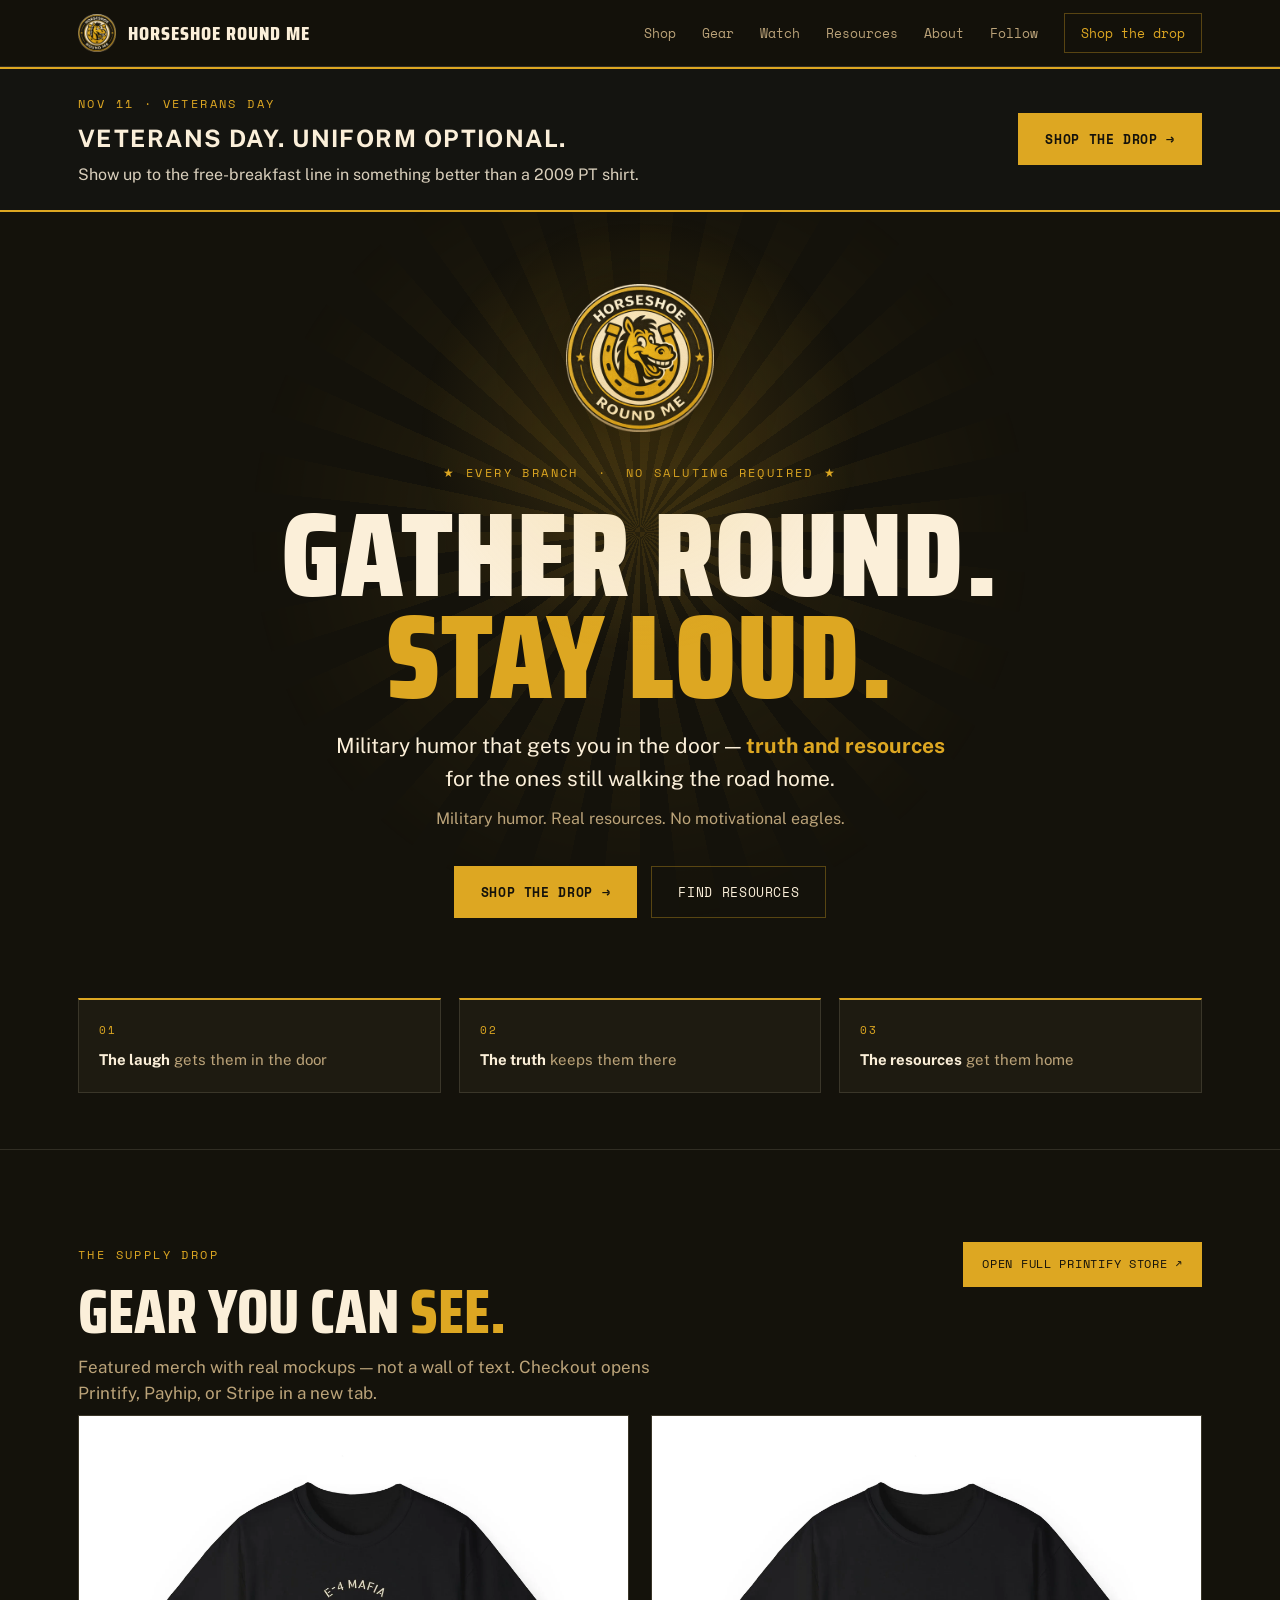
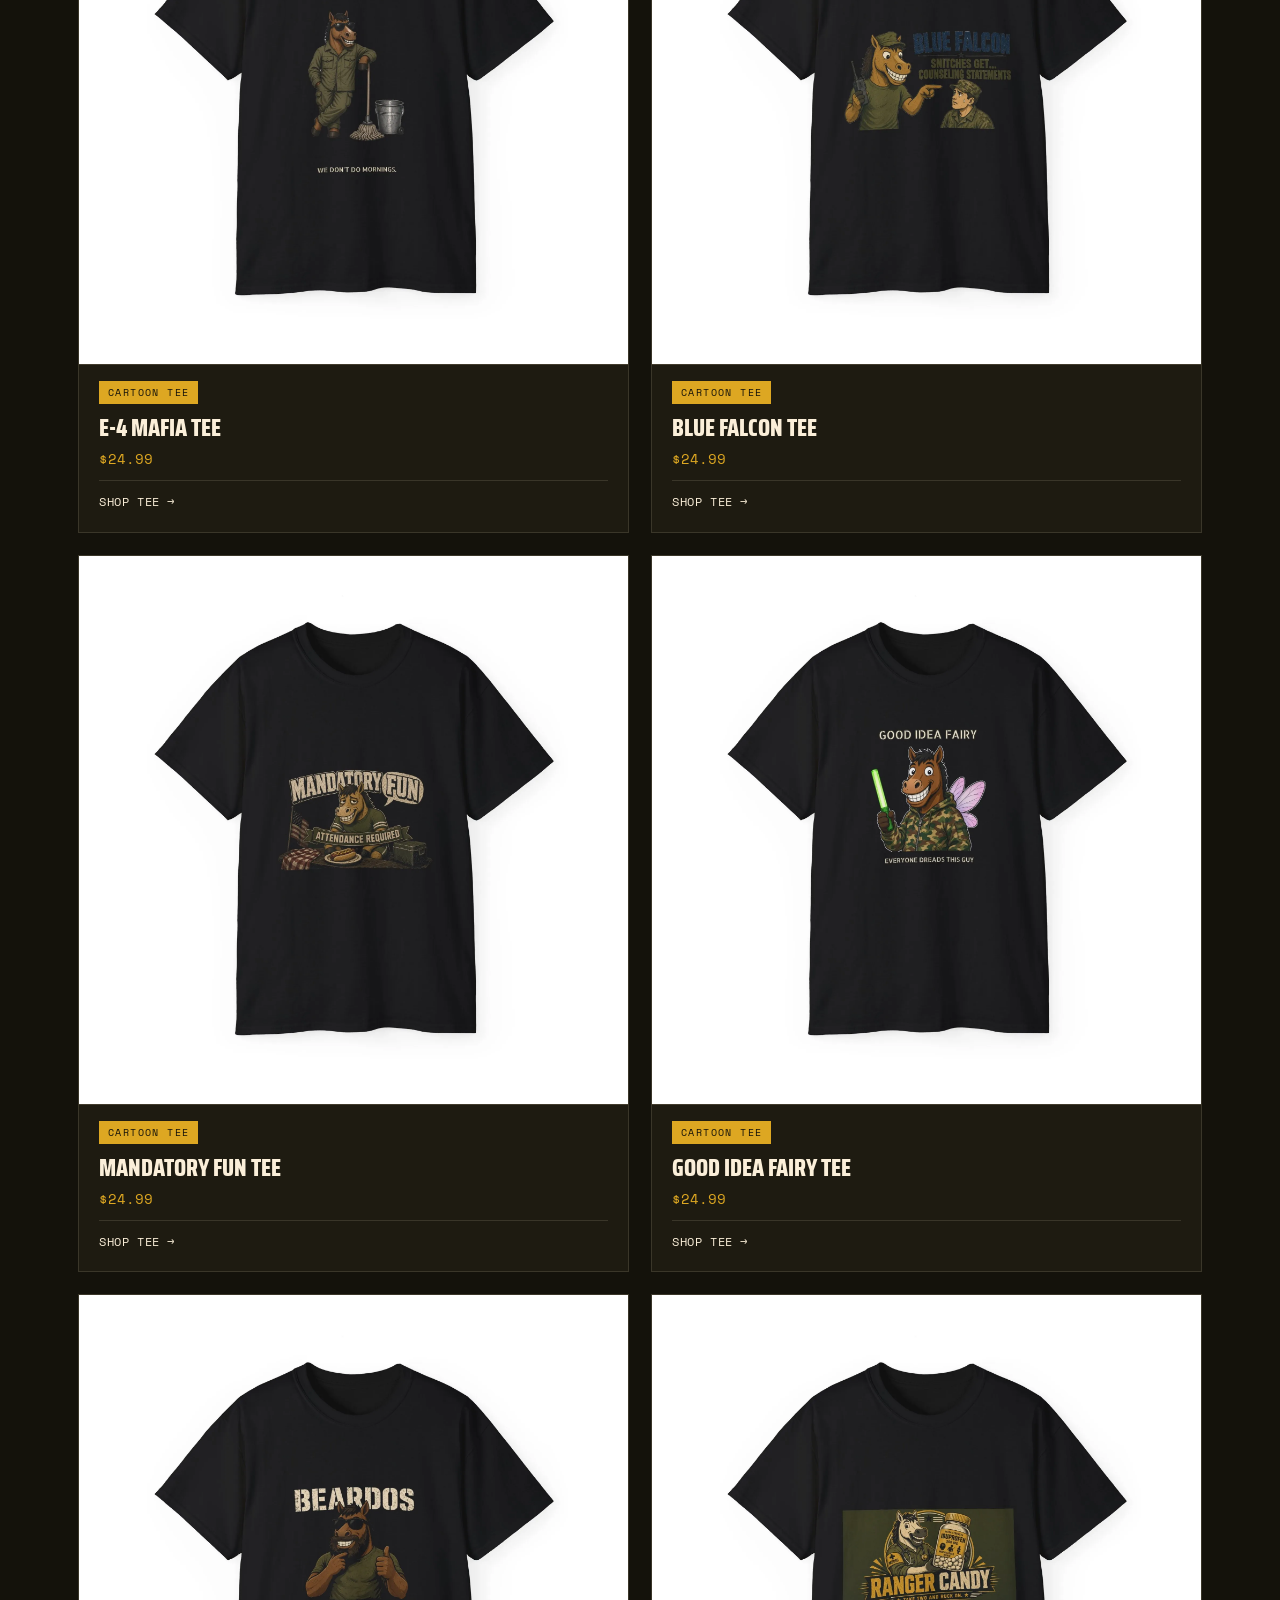
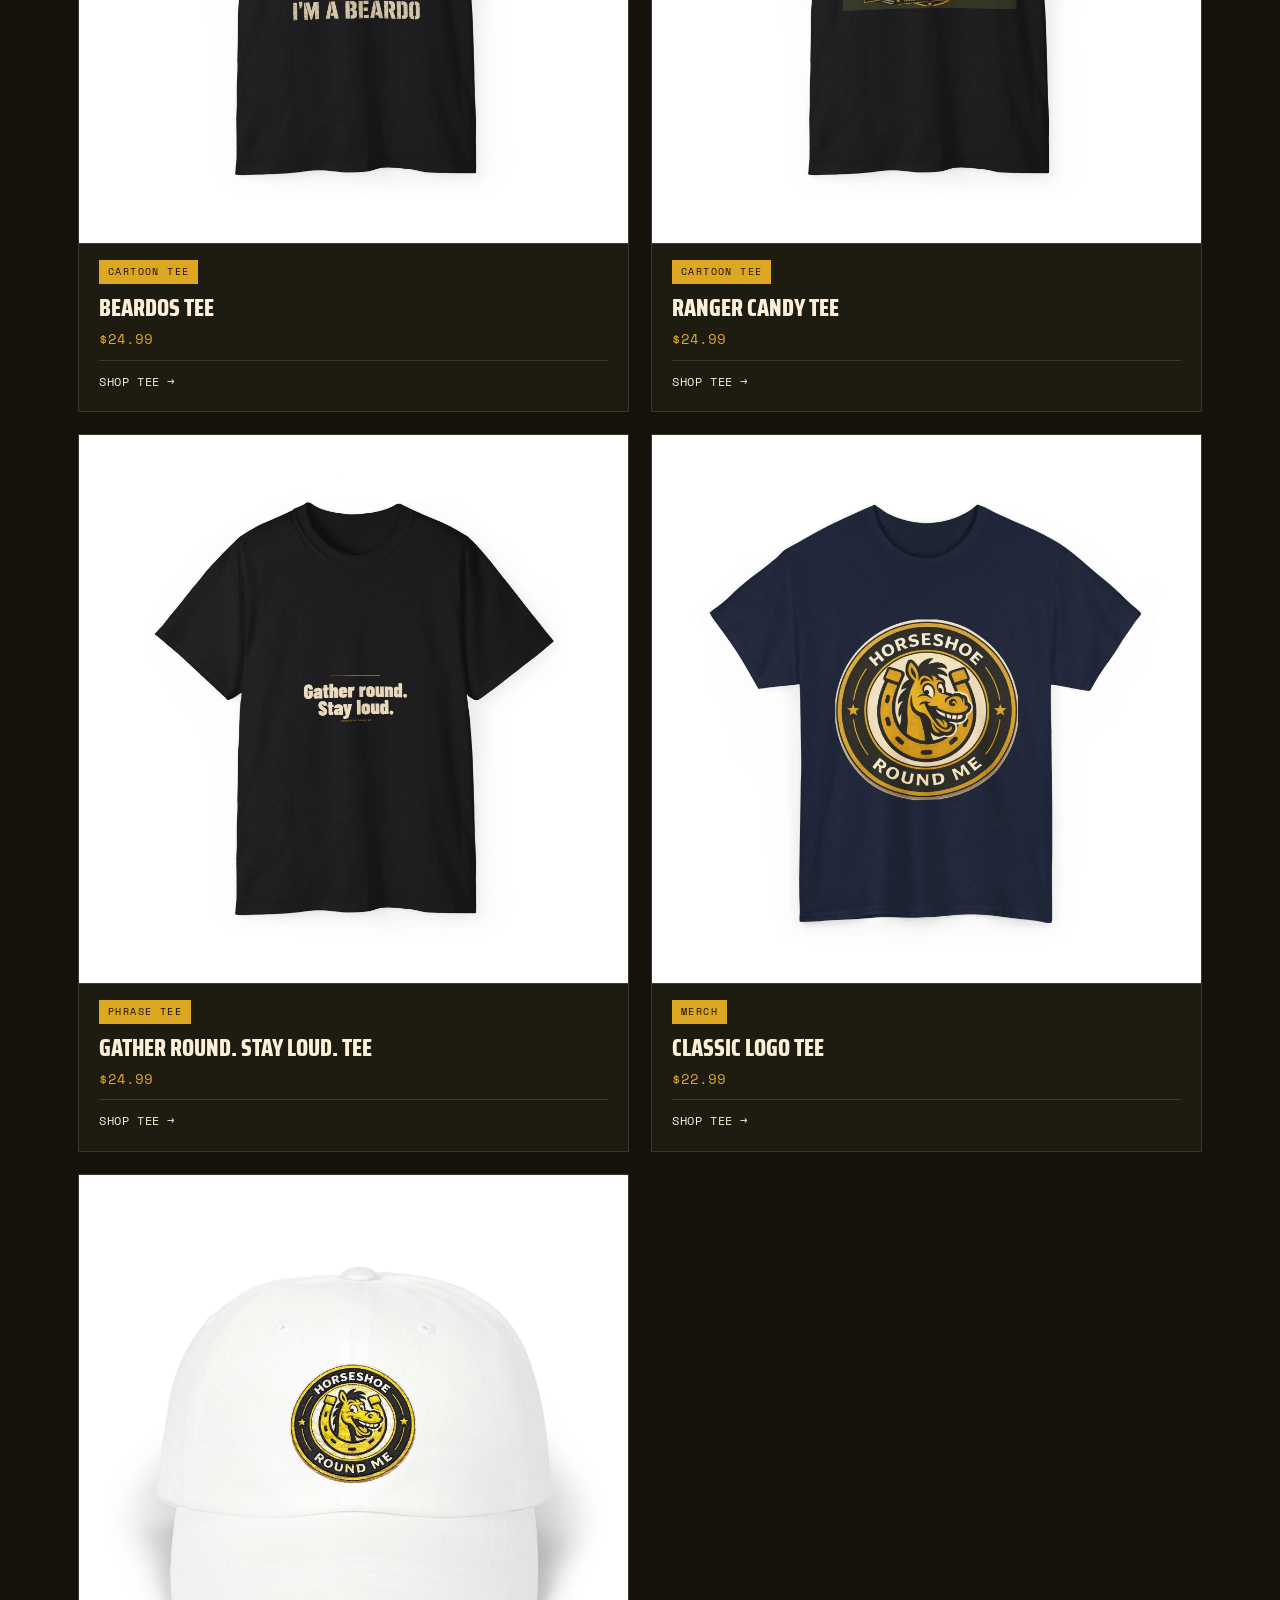
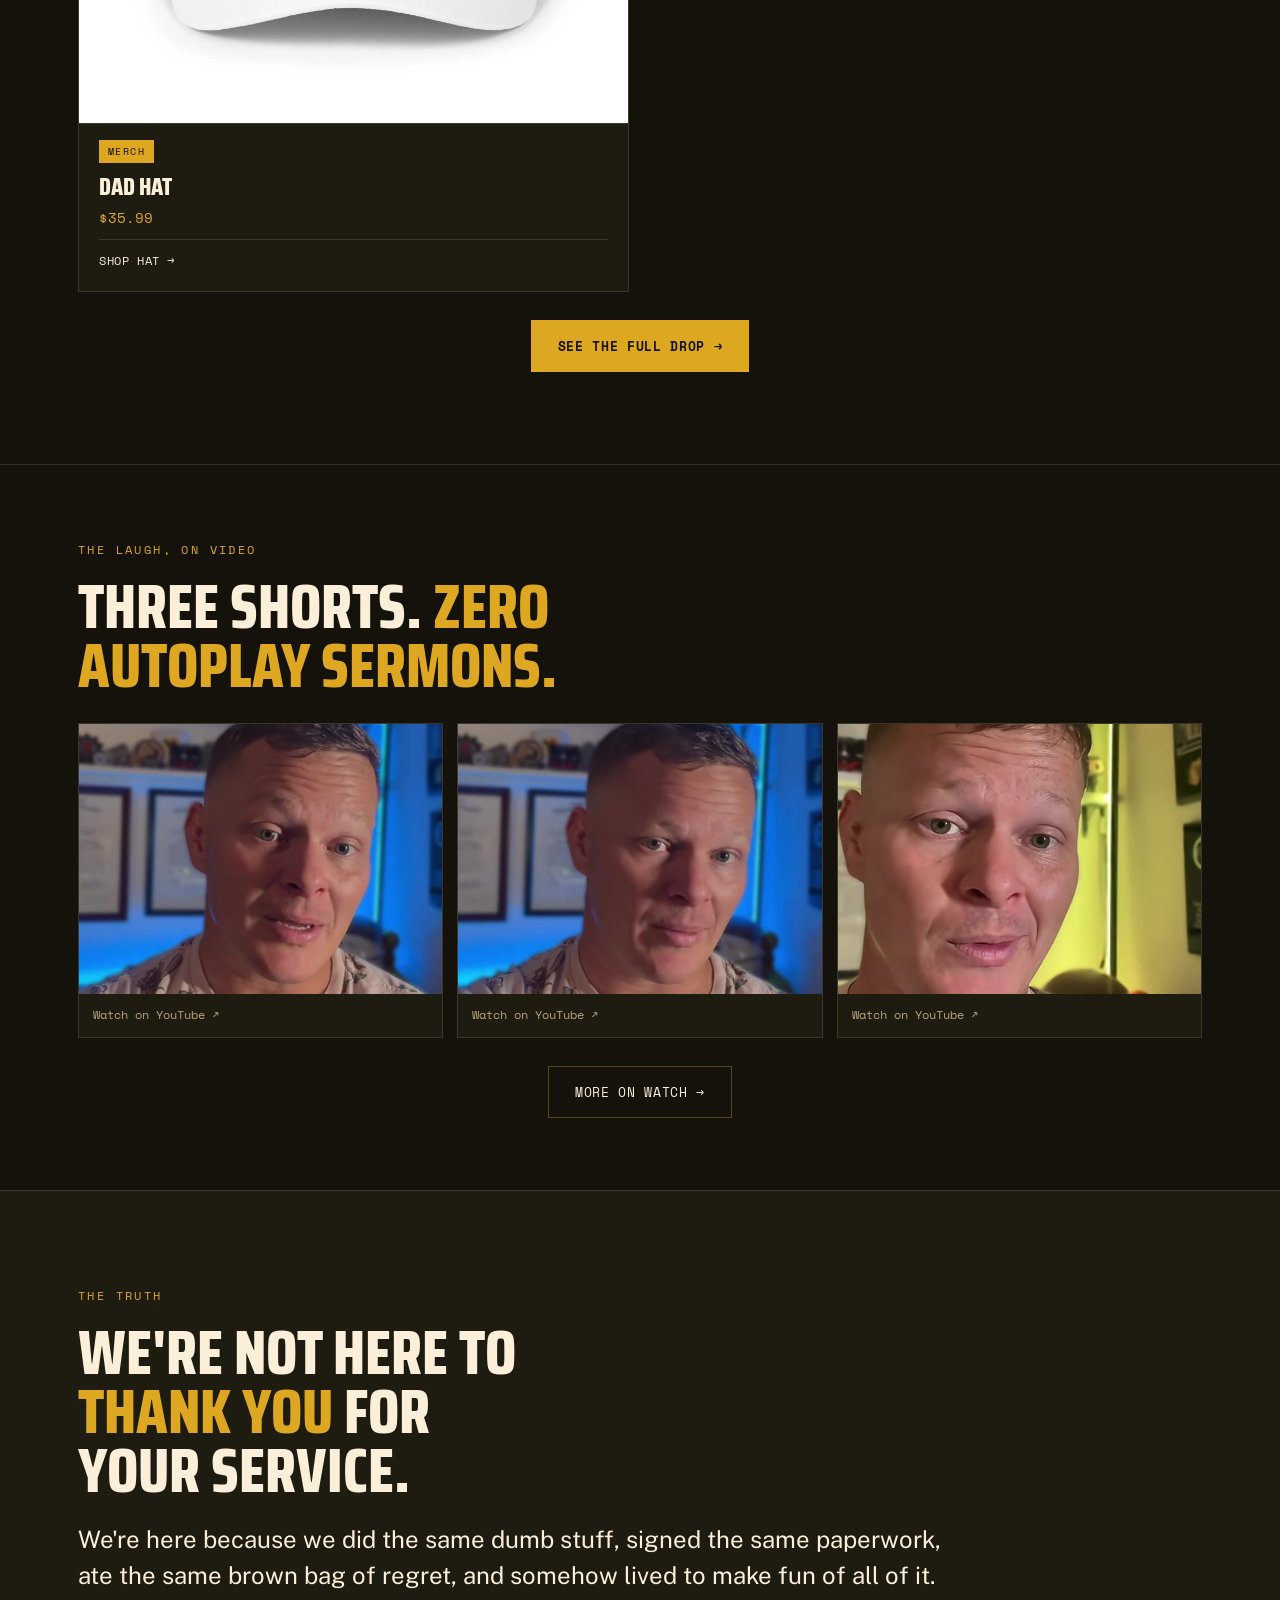
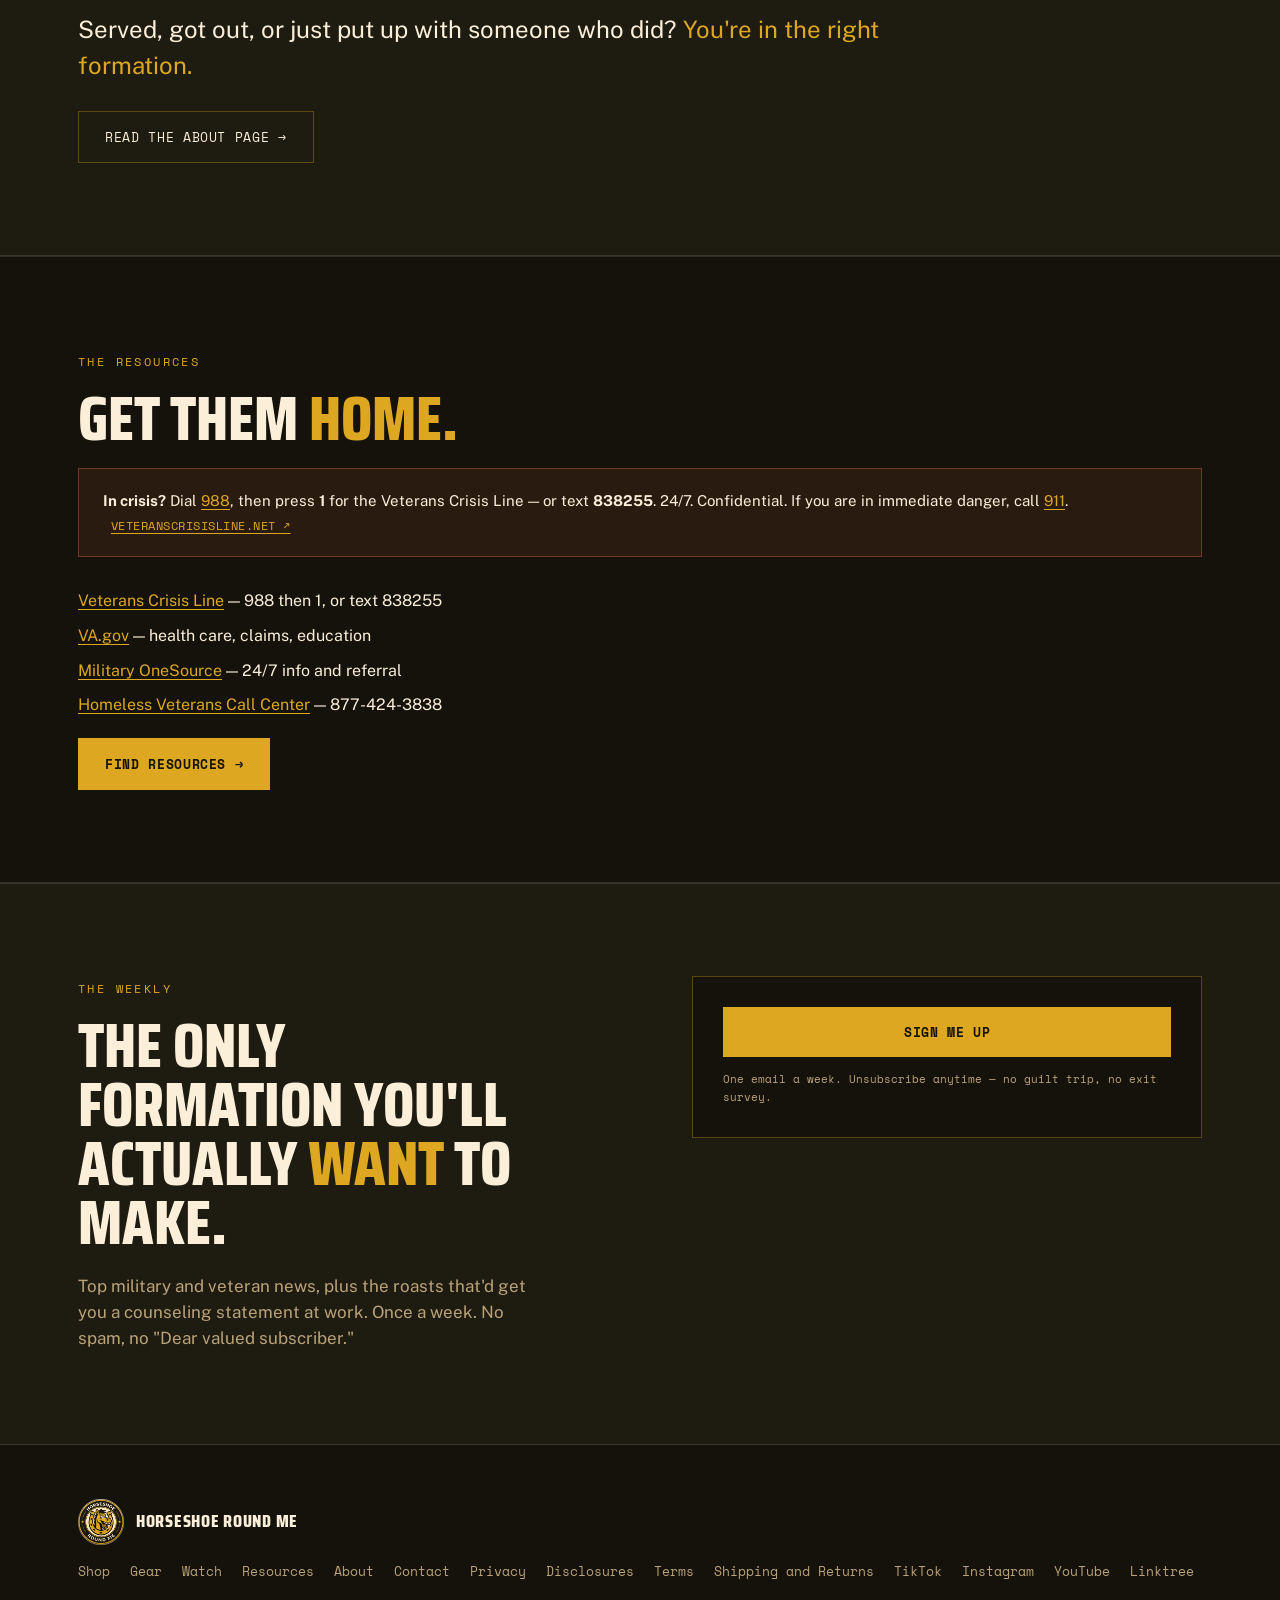
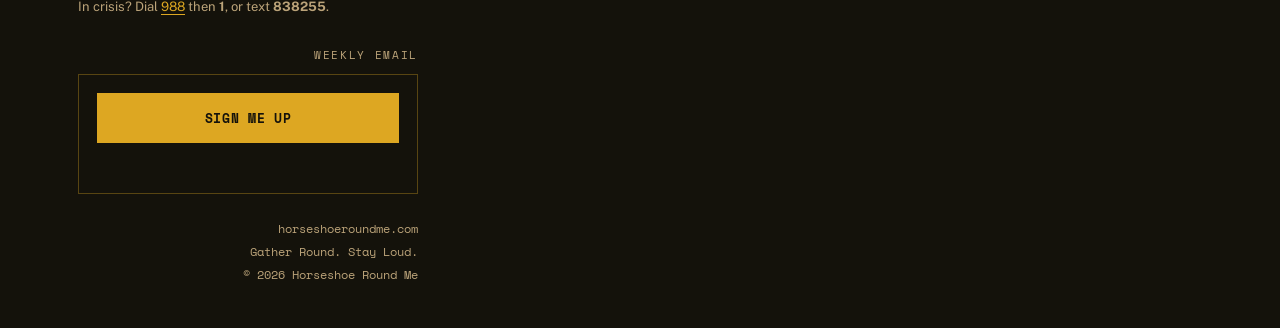
==== commit d40a9bb8: "Add disclosure page (counsel-approved wording), footer/sitemap/privacy/gear links; raise --danger to" ====
--- a/index.html
+++ b/index.html
@@ -272,6 +272,7 @@
           <a href="/about">About</a>
           <a href="/contact">Contact</a>
           <a href="/privacy">Privacy</a>
+          <a href="/disclosure">Disclosures</a>
           <a href="/terms">Terms</a>
           <a href="/shipping">Shipping and Returns</a>
           <a href="https://www.tiktok.com/@horseshoeroundme" rel="noopener noreferrer" target="_blank">TikTok</a>
--- a/styles.css
+++ b/styles.css
@@ -4,7 +4,7 @@
   --cream:#F7E7CB; --cream-bright:#FBEFD9; --cream-dim:#BBA379;
   --line:rgba(247,231,203,0.13);
   --line-gold:rgba(221,167,34,0.34);
-  --danger:#C45C3A;
+  --danger:#E07A5A;
   --focus:0 0 0 3px rgba(221,167,34,.45);
 }
 *{box-sizing:border-box;margin:0;padding:0}
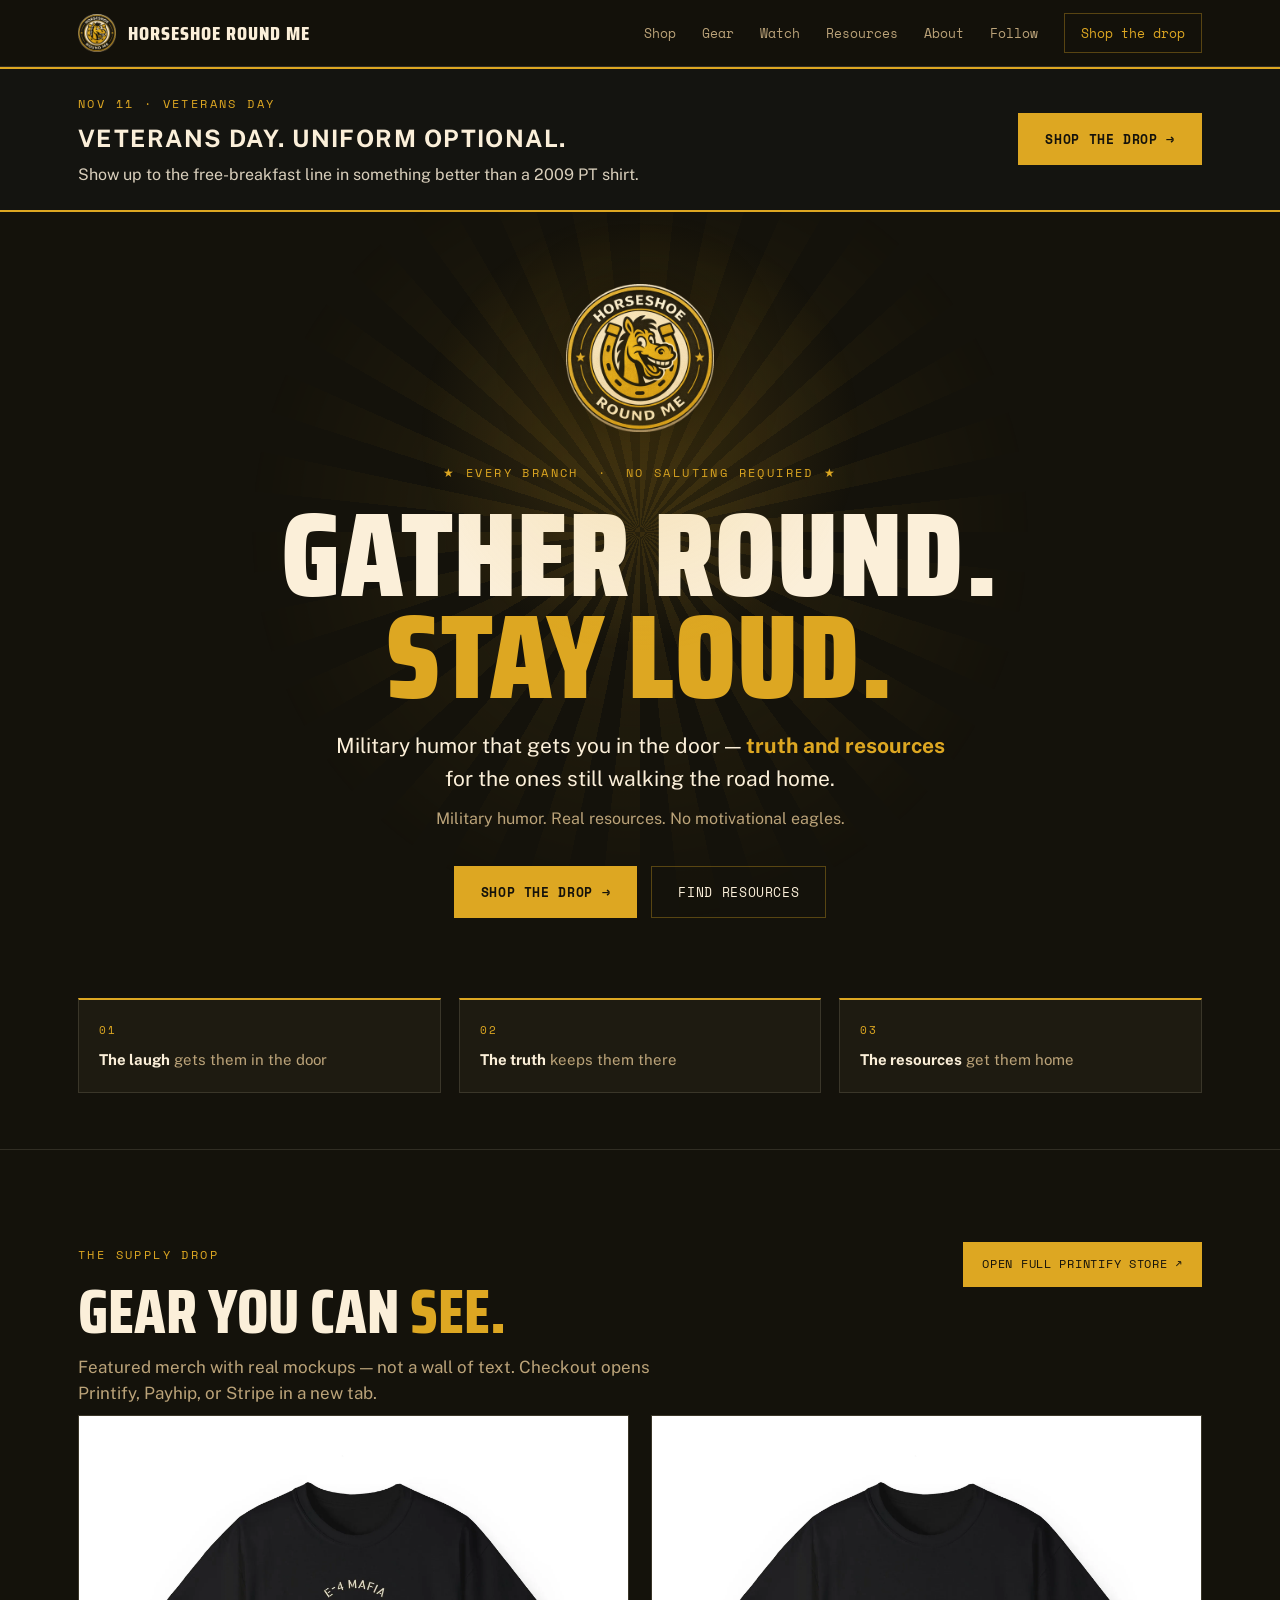
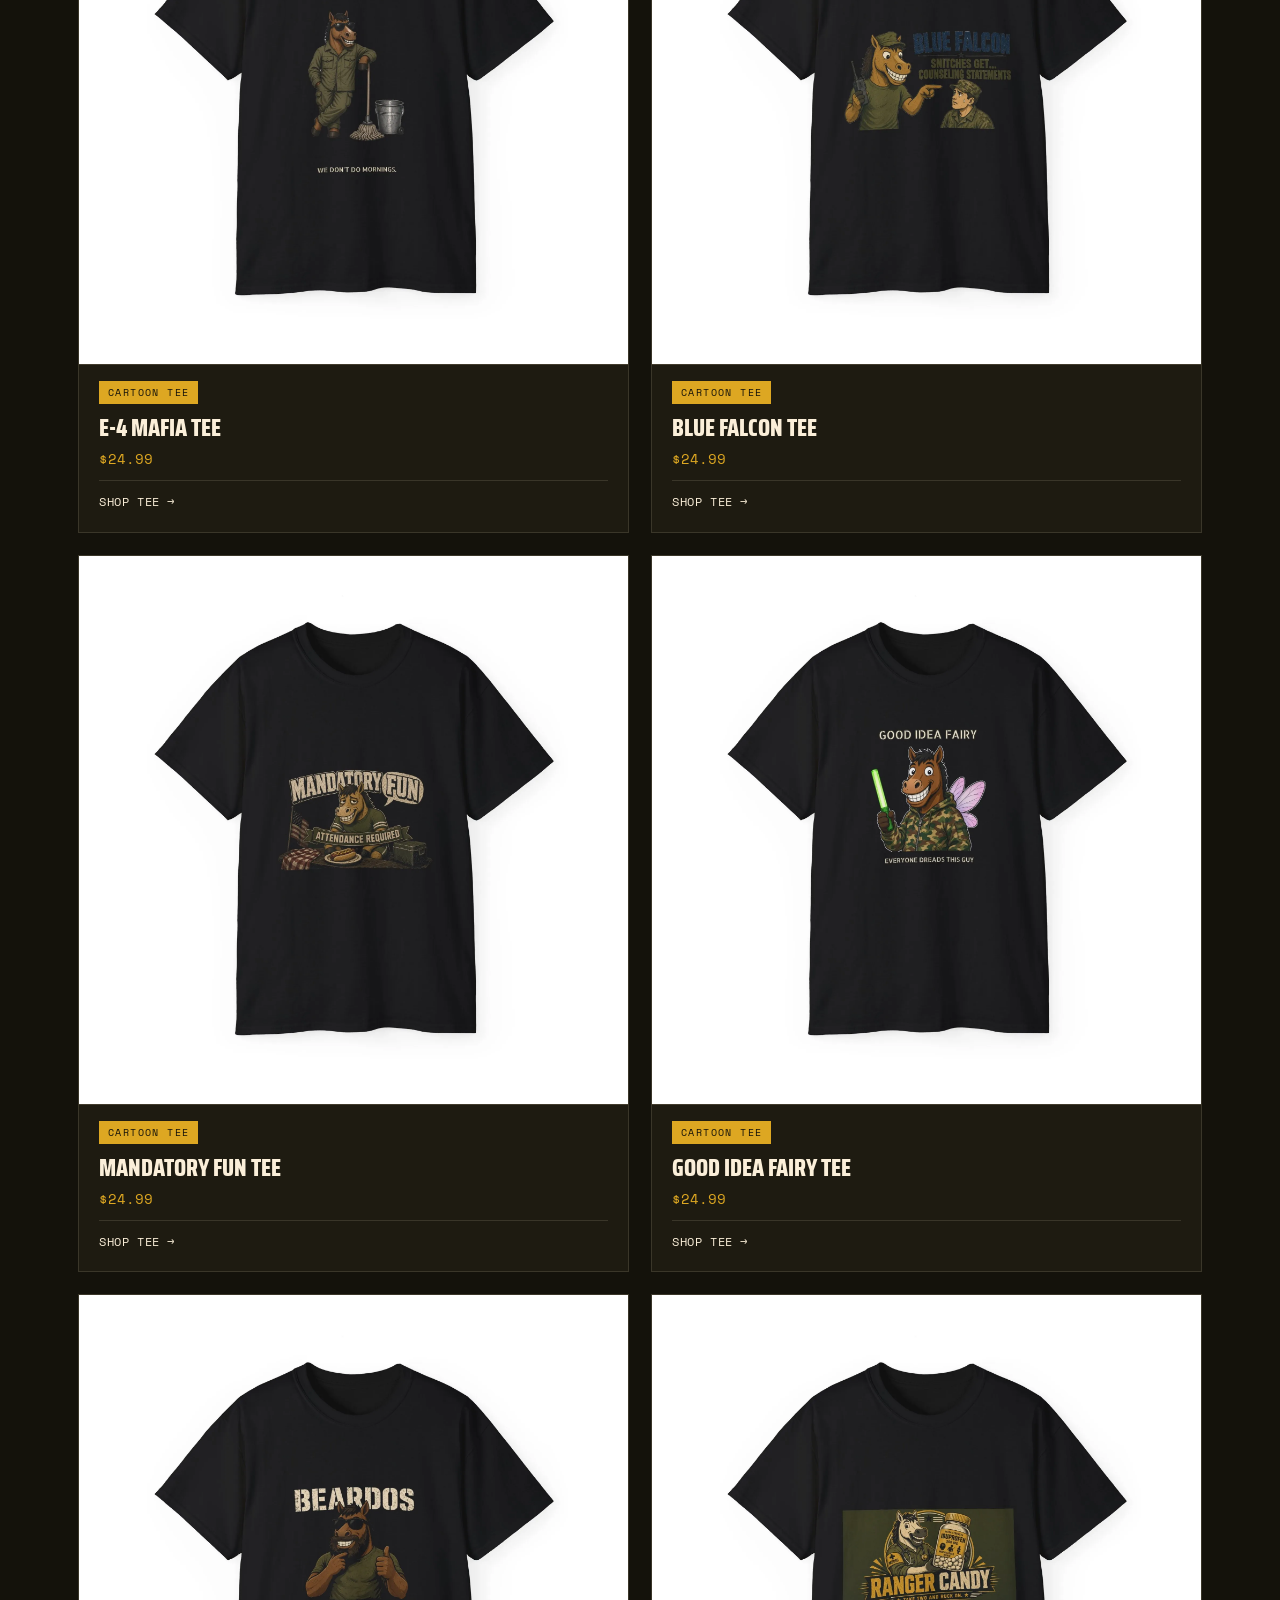
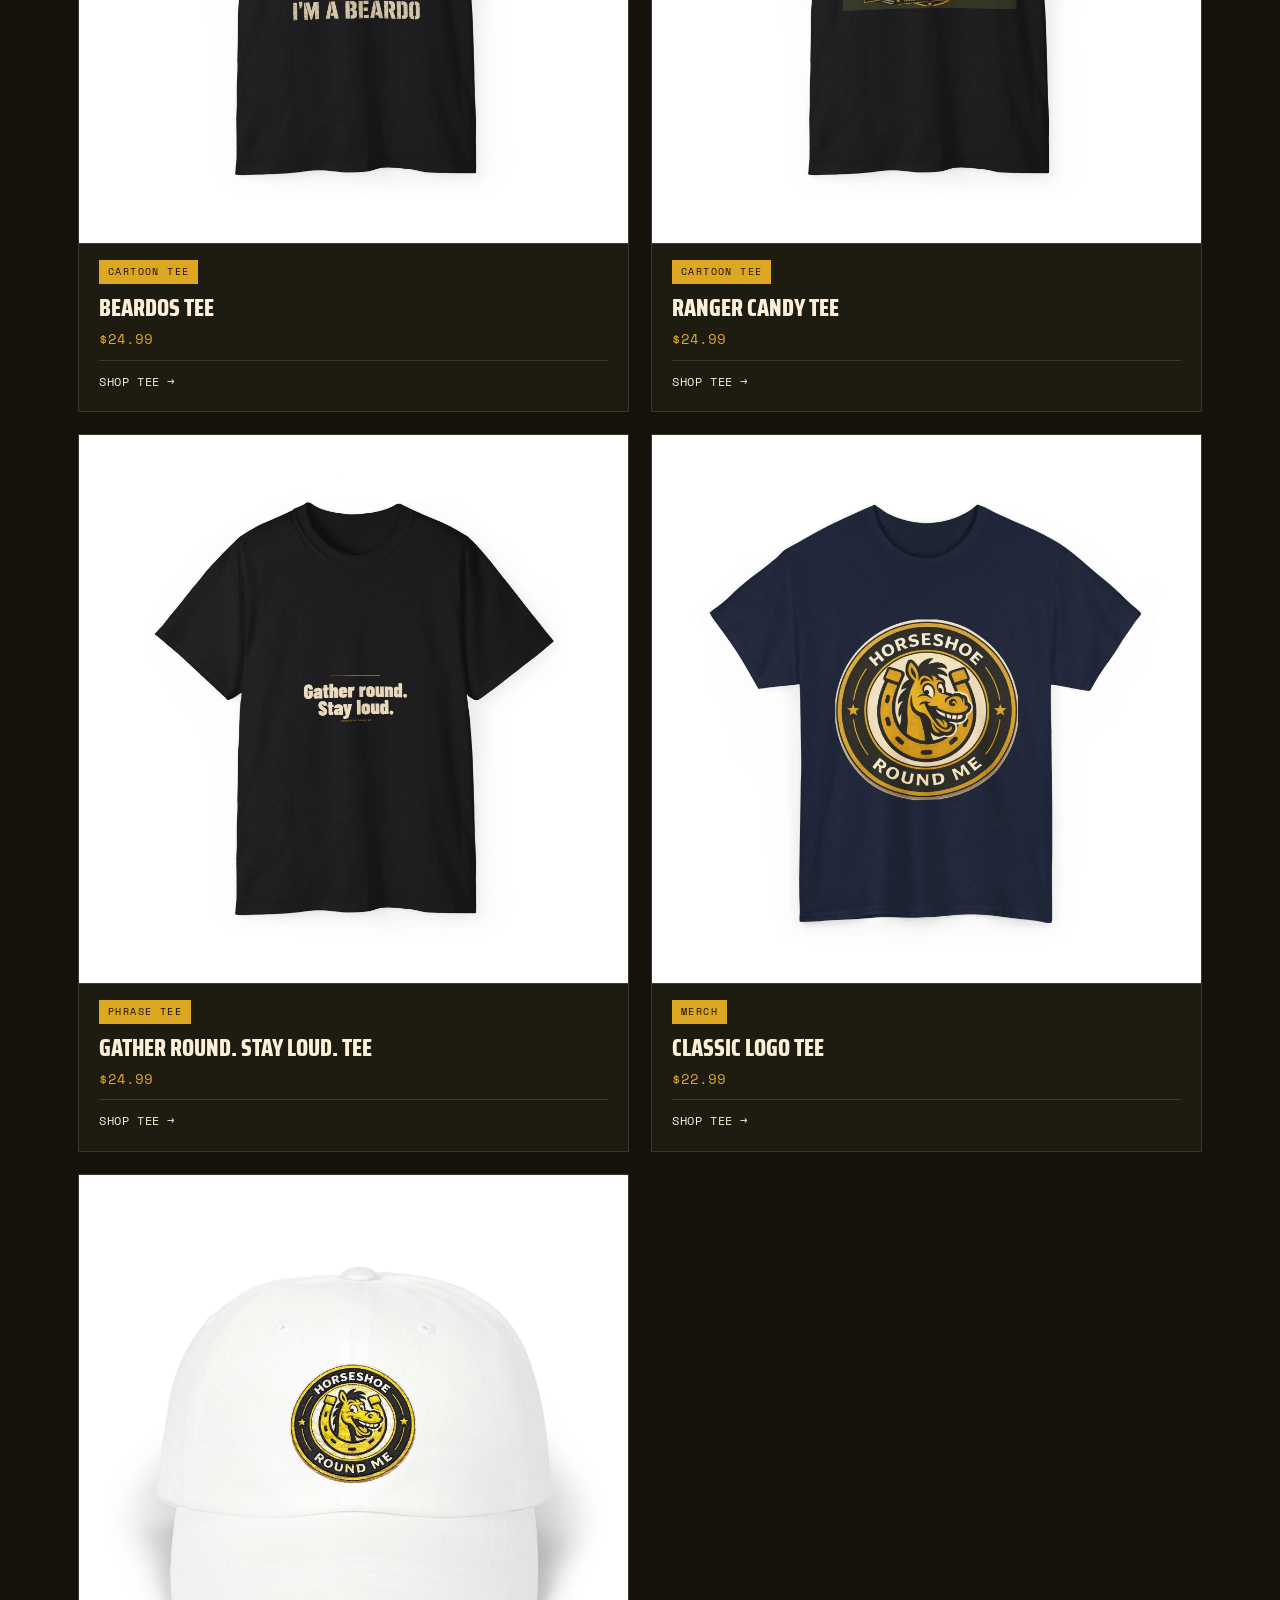
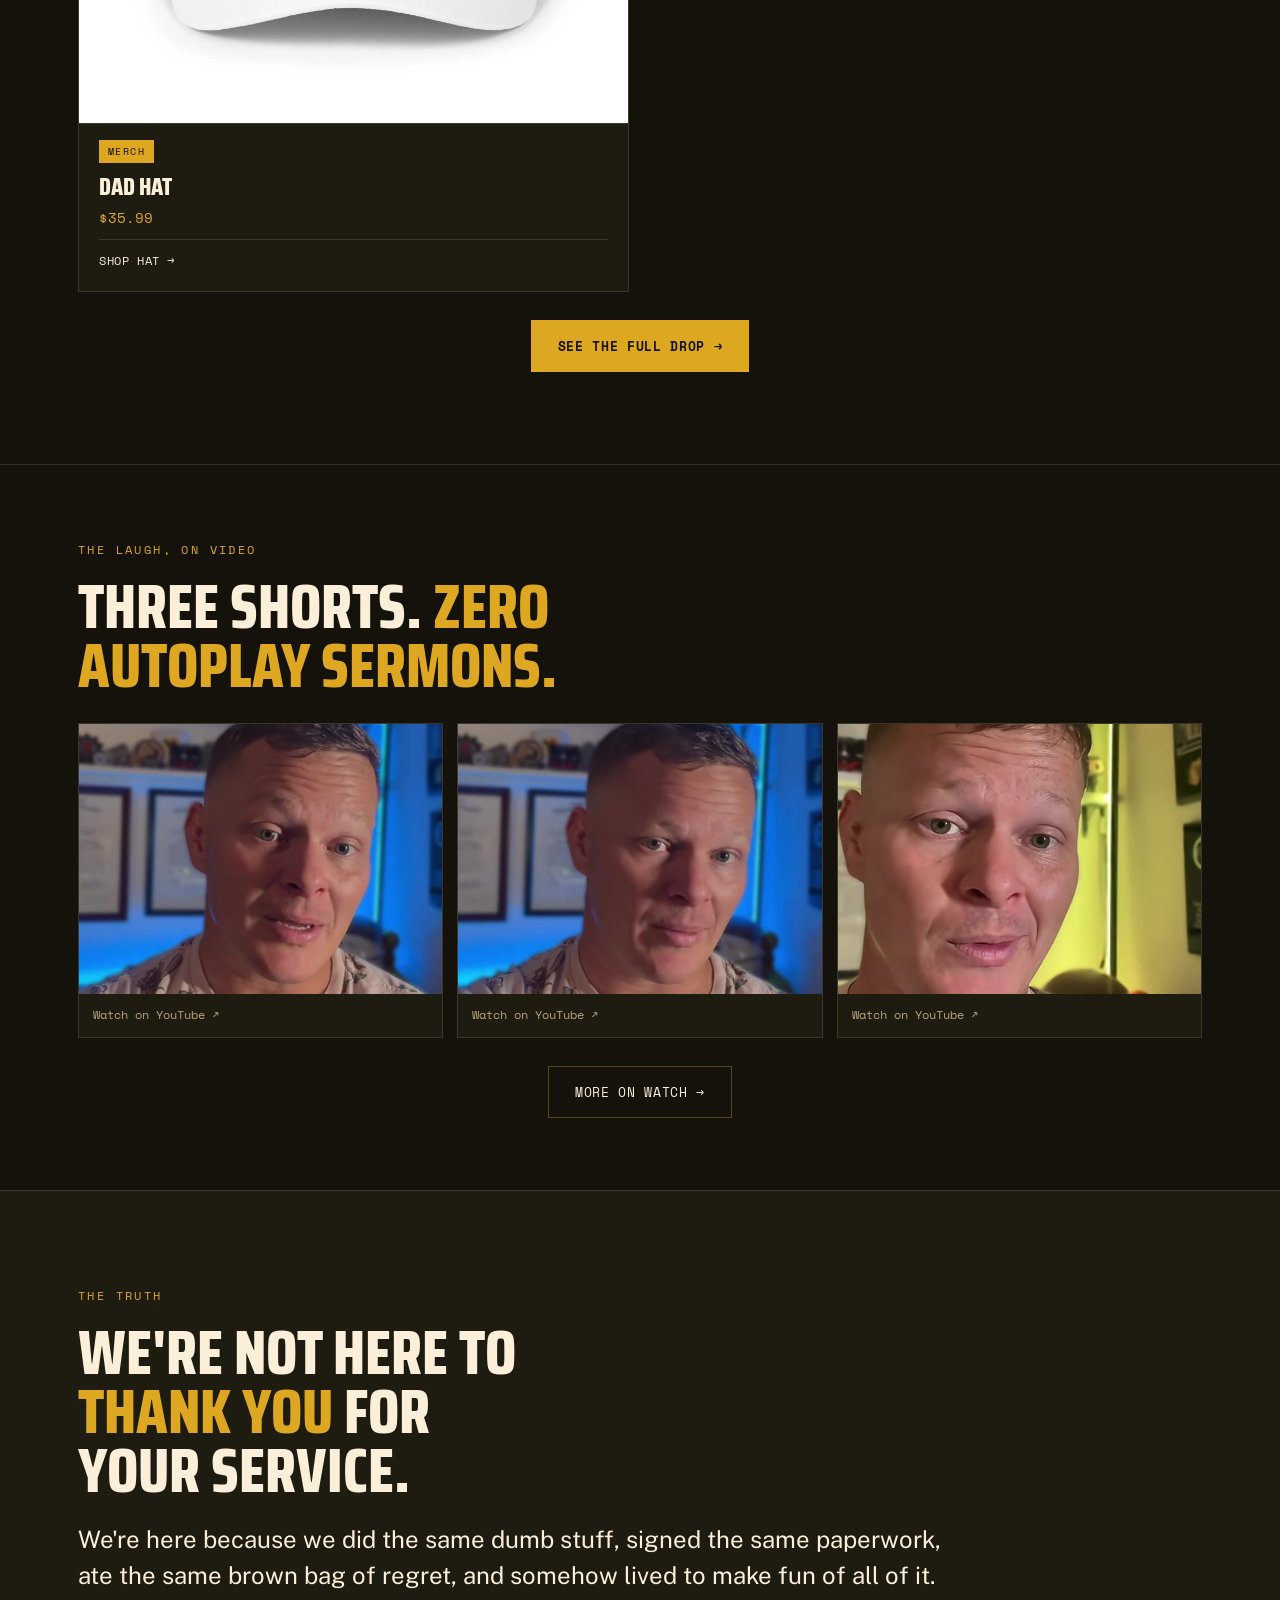
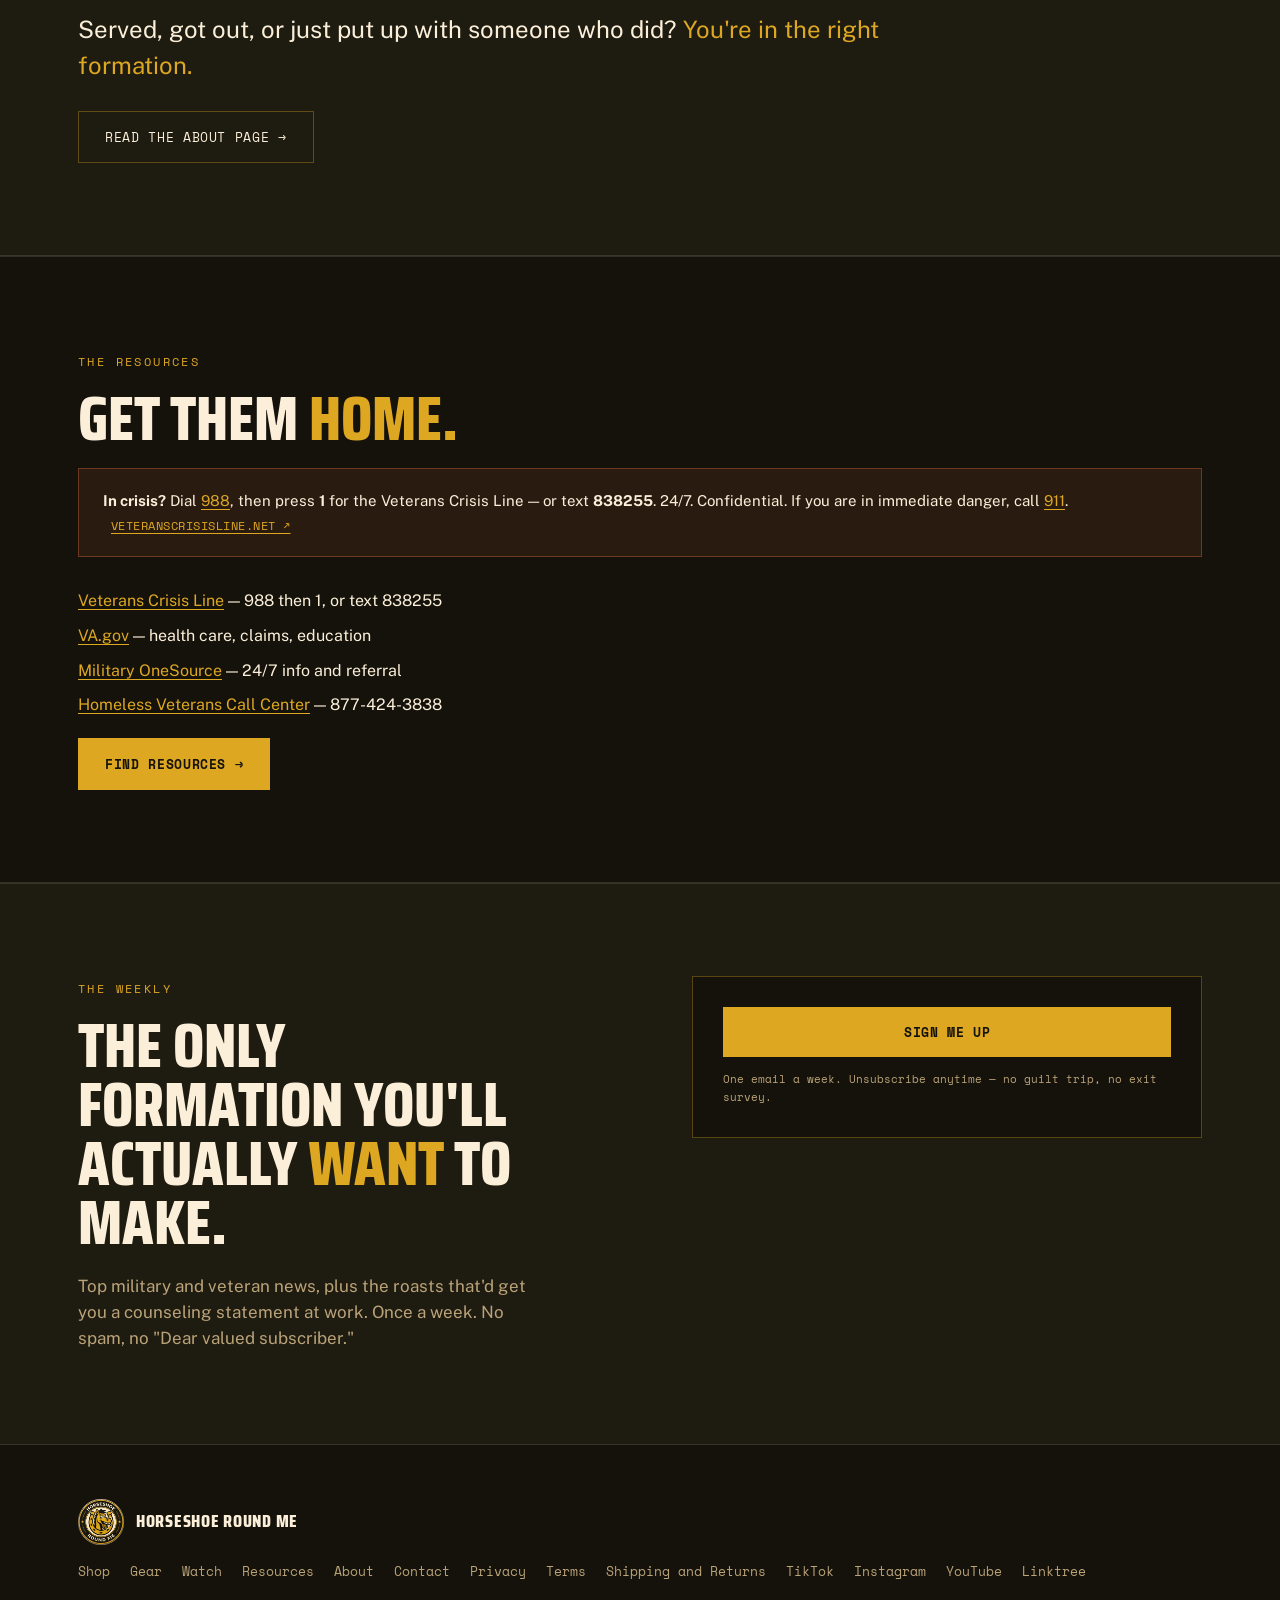
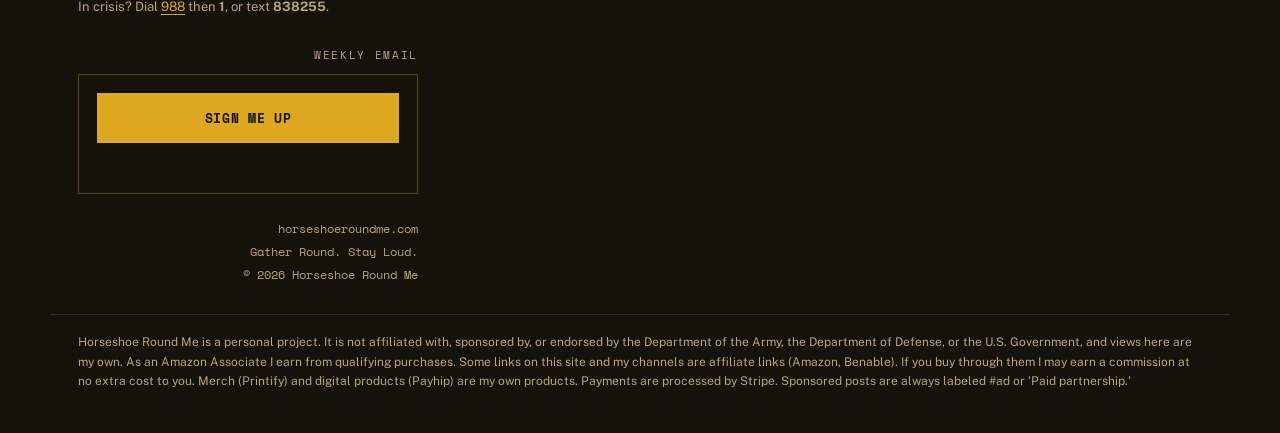
==== commit 43838ac6: "Replace disclosure page with small footer disclosure block on every page (counsel-approved wording)" ====
--- a/index.html
+++ b/index.html
@@ -272,7 +272,6 @@
           <a href="/about">About</a>
           <a href="/contact">Contact</a>
           <a href="/privacy">Privacy</a>
-          <a href="/disclosure">Disclosures</a>
           <a href="/terms">Terms</a>
           <a href="/shipping">Shipping and Returns</a>
           <a href="https://www.tiktok.com/@horseshoeroundme" rel="noopener noreferrer" target="_blank">TikTok</a>
@@ -297,6 +296,7 @@
         </div>
       </div>
     </div>
+    <div class="wrap foot-disclosure-wrap"><p class="foot-disclosure" id="disclosure">Horseshoe Round Me is a personal project. It is not affiliated with, sponsored by, or endorsed by the Department of the Army, the Department of Defense, or the U.S. Government, and views here are my own. As an Amazon Associate I earn from qualifying purchases. Some links on this site and my channels are affiliate links (Amazon, Benable). If you buy through them I may earn a commission at no extra cost to you. Merch (Printify) and digital products (Payhip) are my own products. Payments are processed by Stripe. Sponsored posts are always labeled #ad or 'Paid partnership.'</p></div>
   </footer>
 <script src="/site.js" defer></script>
 </body>
--- a/styles.css
+++ b/styles.css
@@ -388,3 +388,6 @@
 .vday-inner{display:flex;align-items:center;justify-content:space-between;gap:18px;flex-wrap:wrap}
 .vday-strip h2{margin:4px 0 6px;letter-spacing:.06em;text-transform:uppercase}
 .vday-strip p{margin:0;opacity:.85}
+/* Footer disclosure (counsel-approved) */
+footer .wrap.foot-disclosure-wrap{display:block;margin-top:28px;padding-top:18px;border-top:1px solid var(--line)}
+.foot-disclosure{font-size:12px;line-height:1.6;color:#BBA379;max-width:none;margin:0}
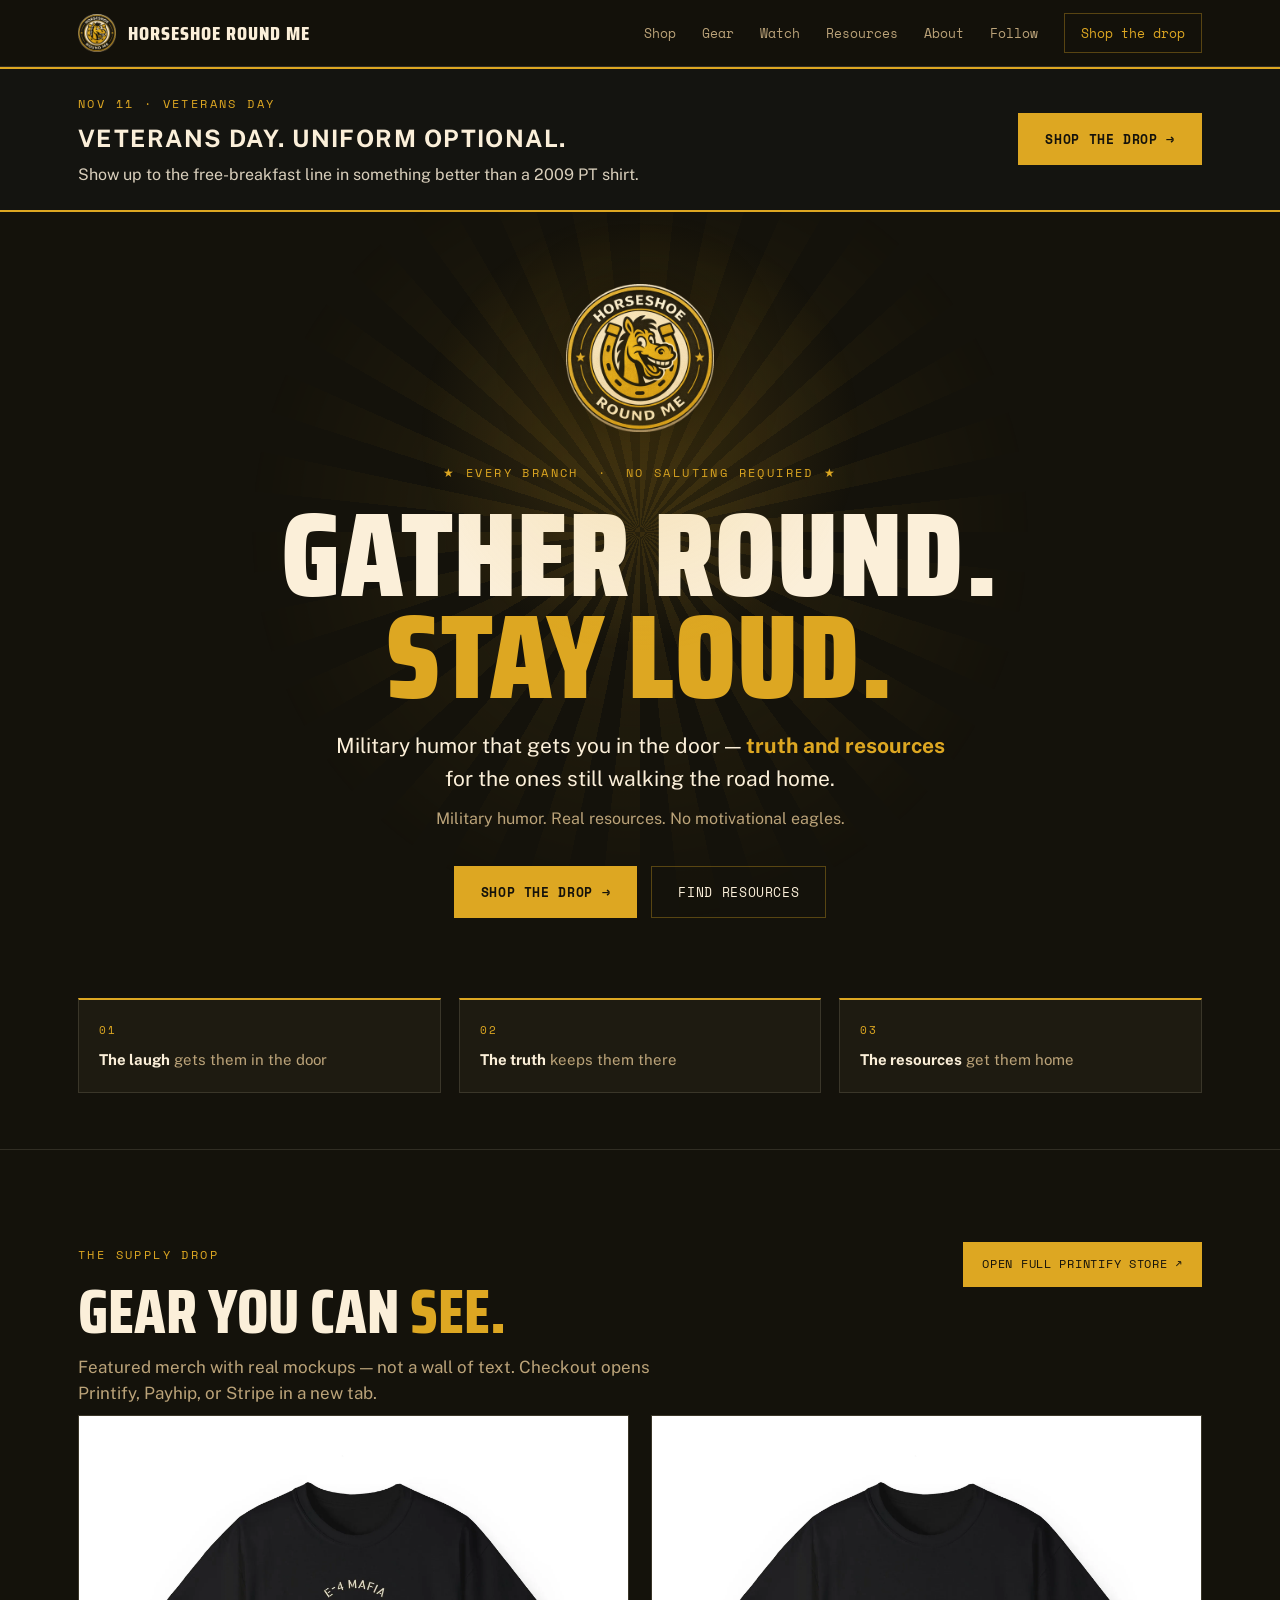
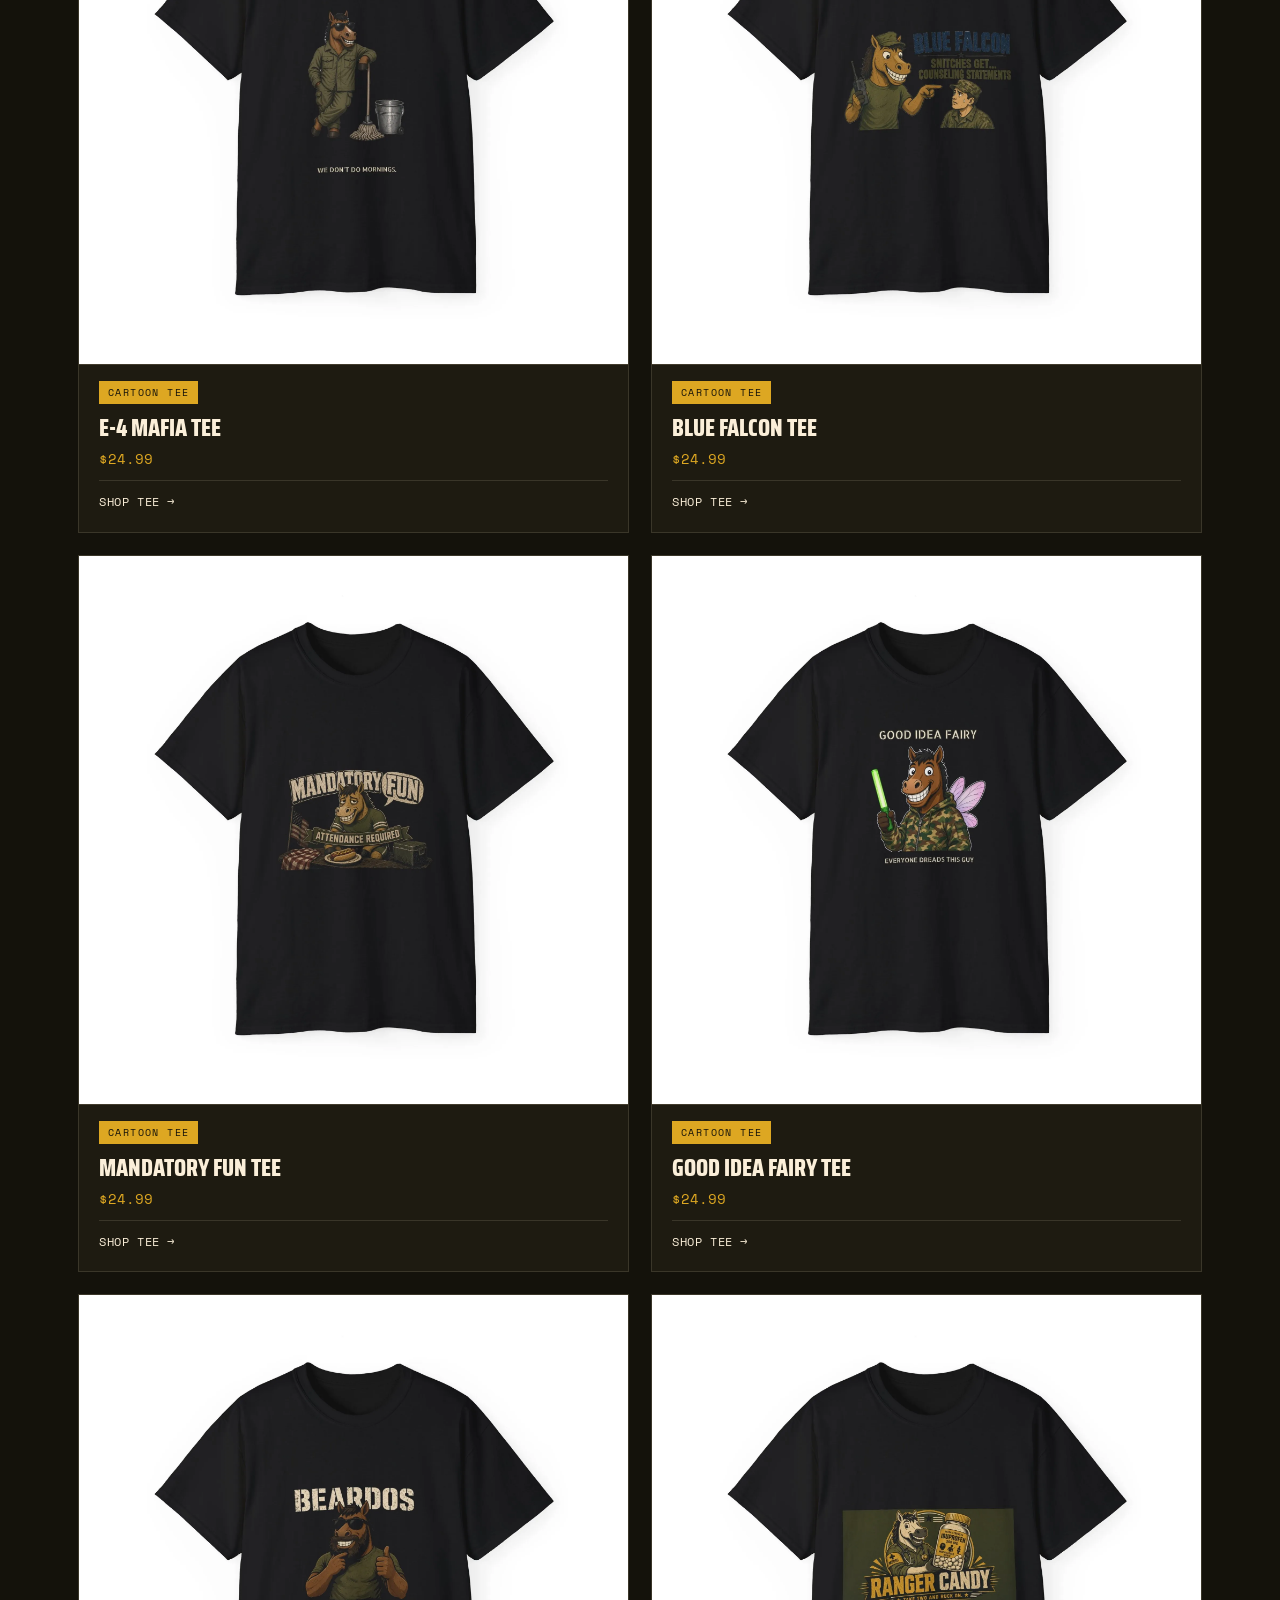
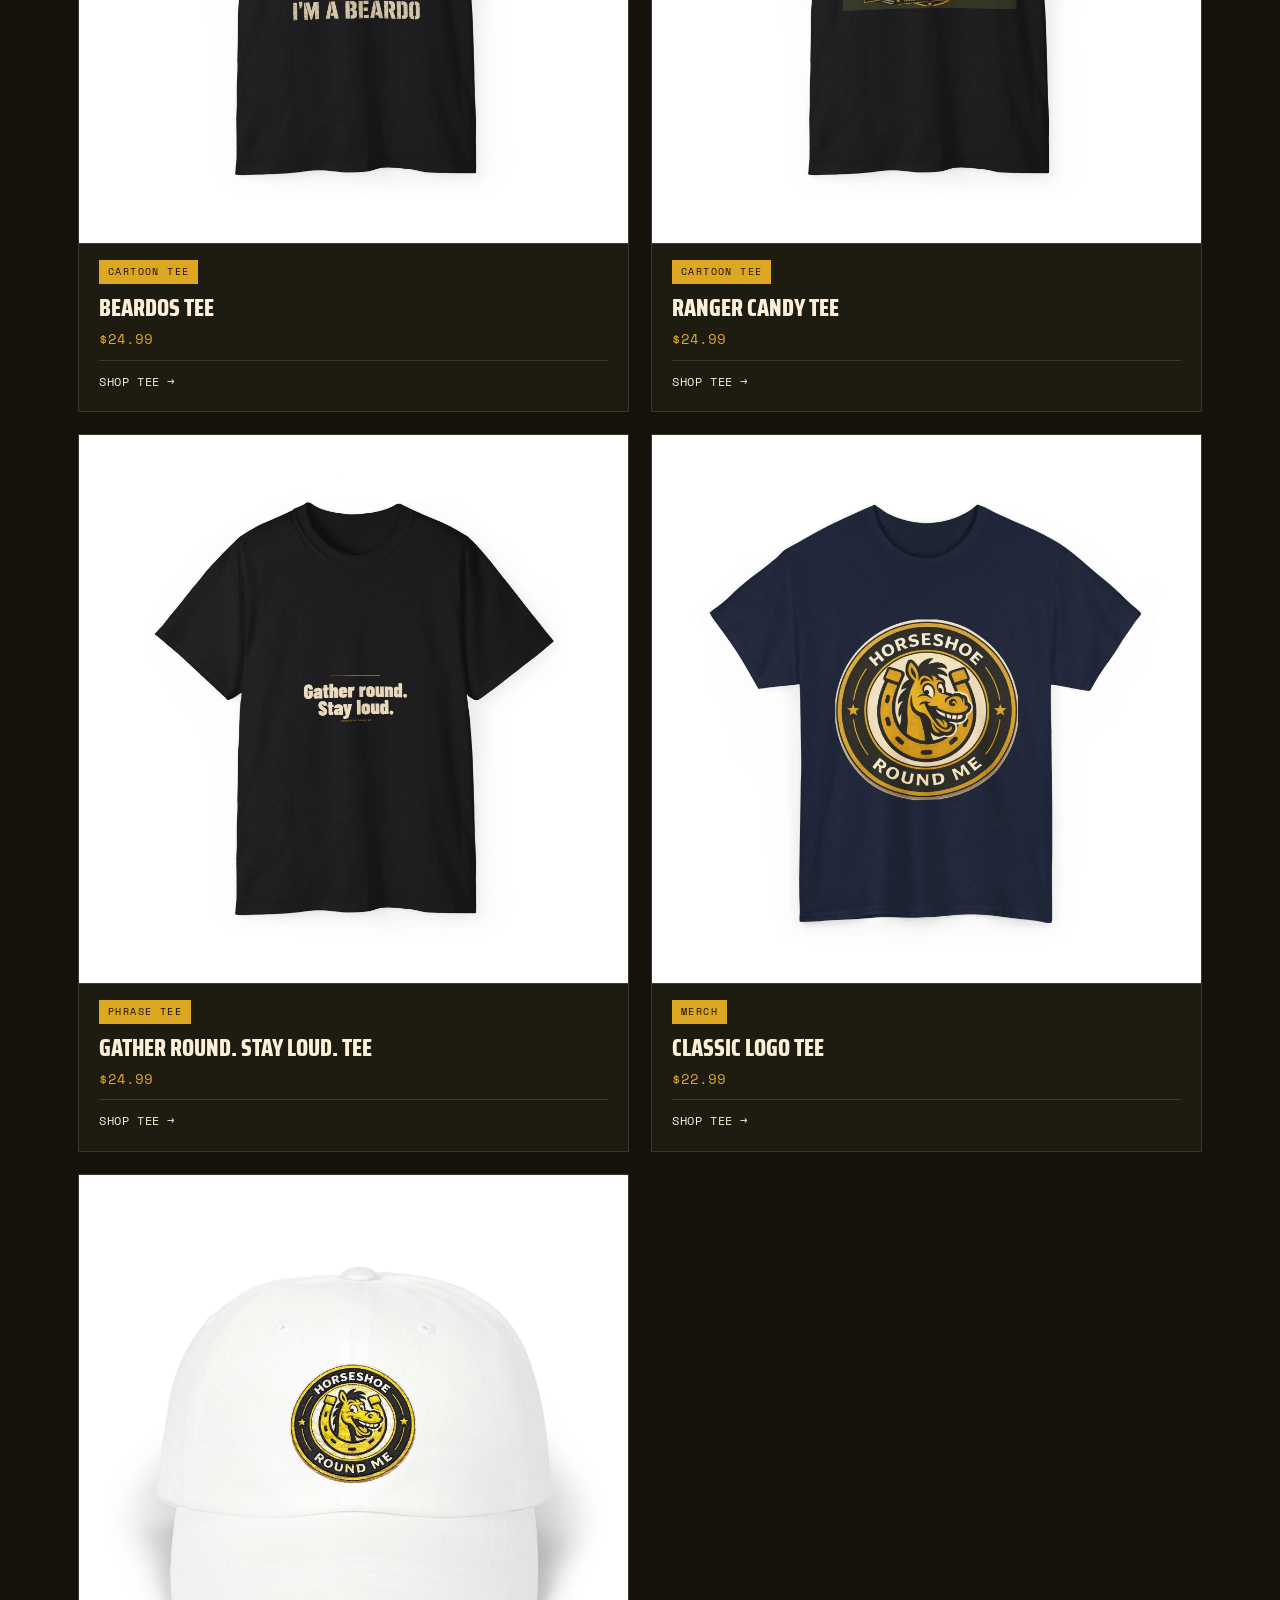
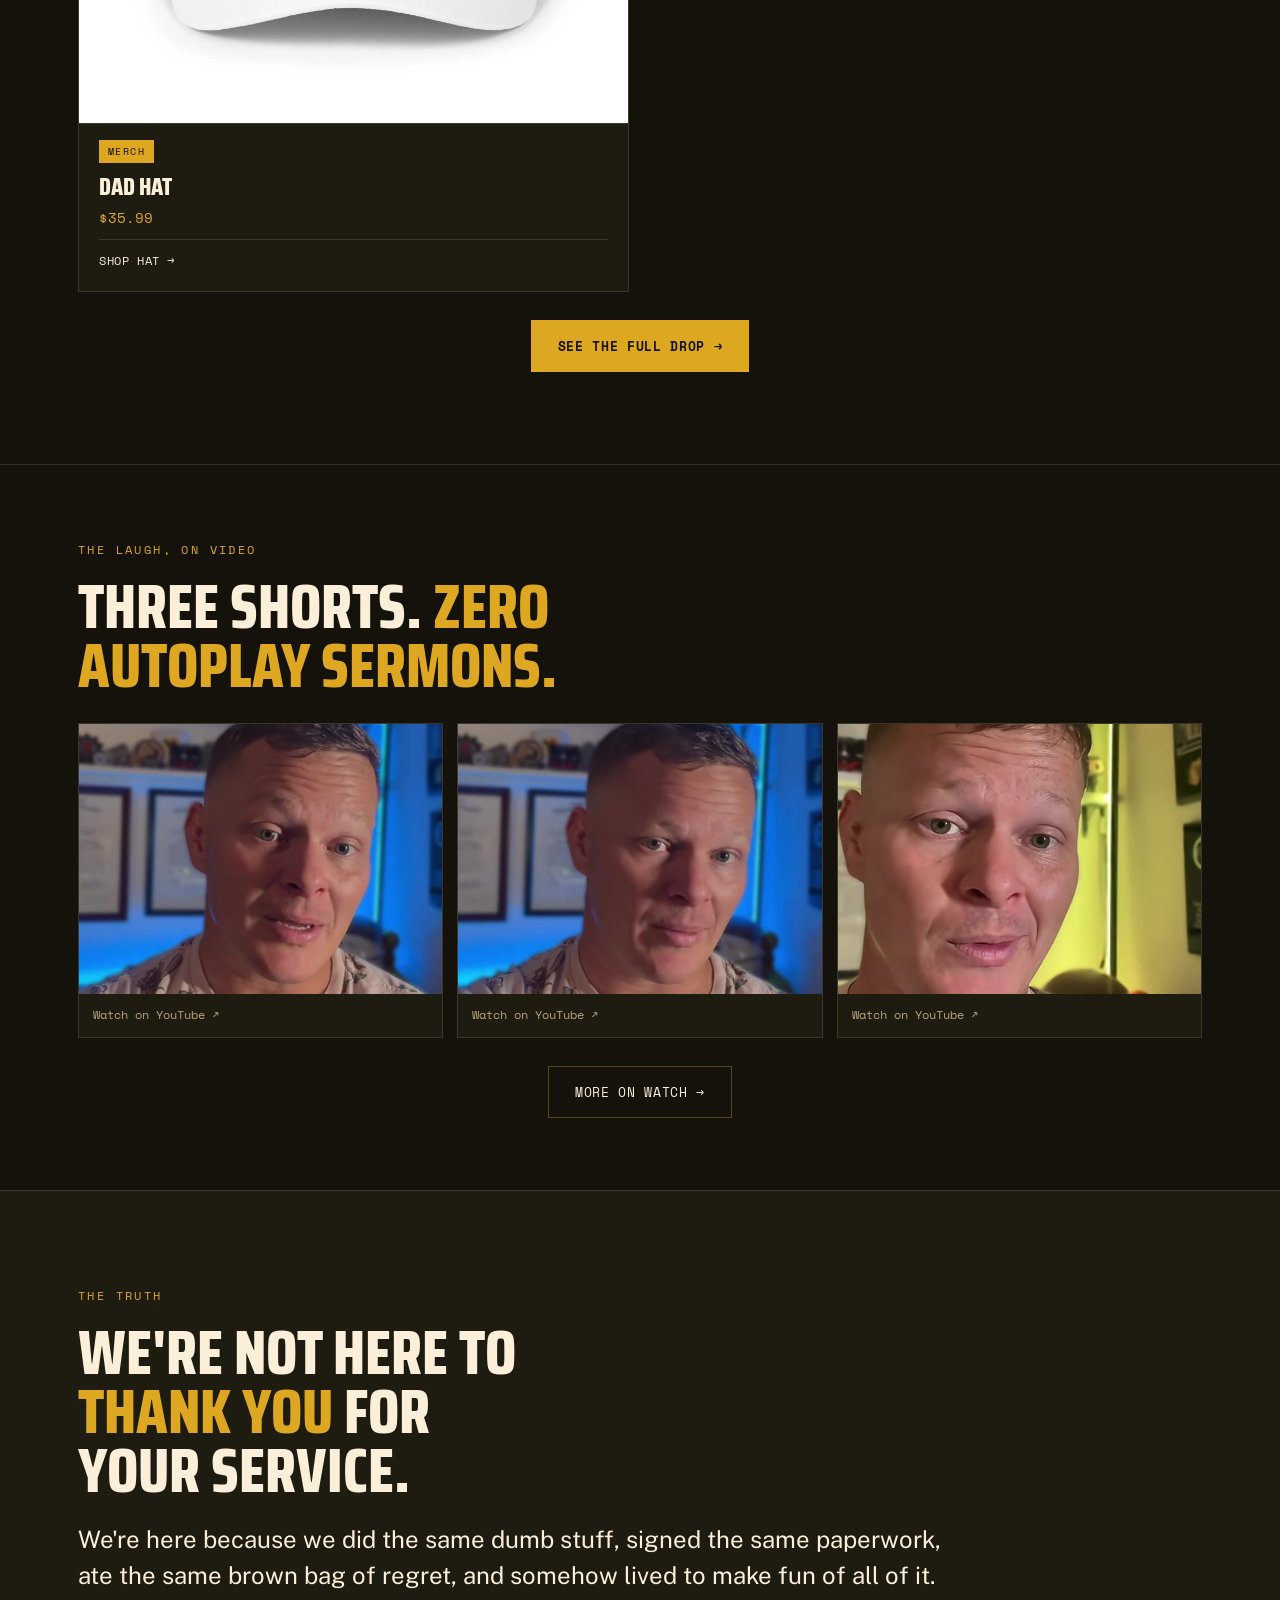
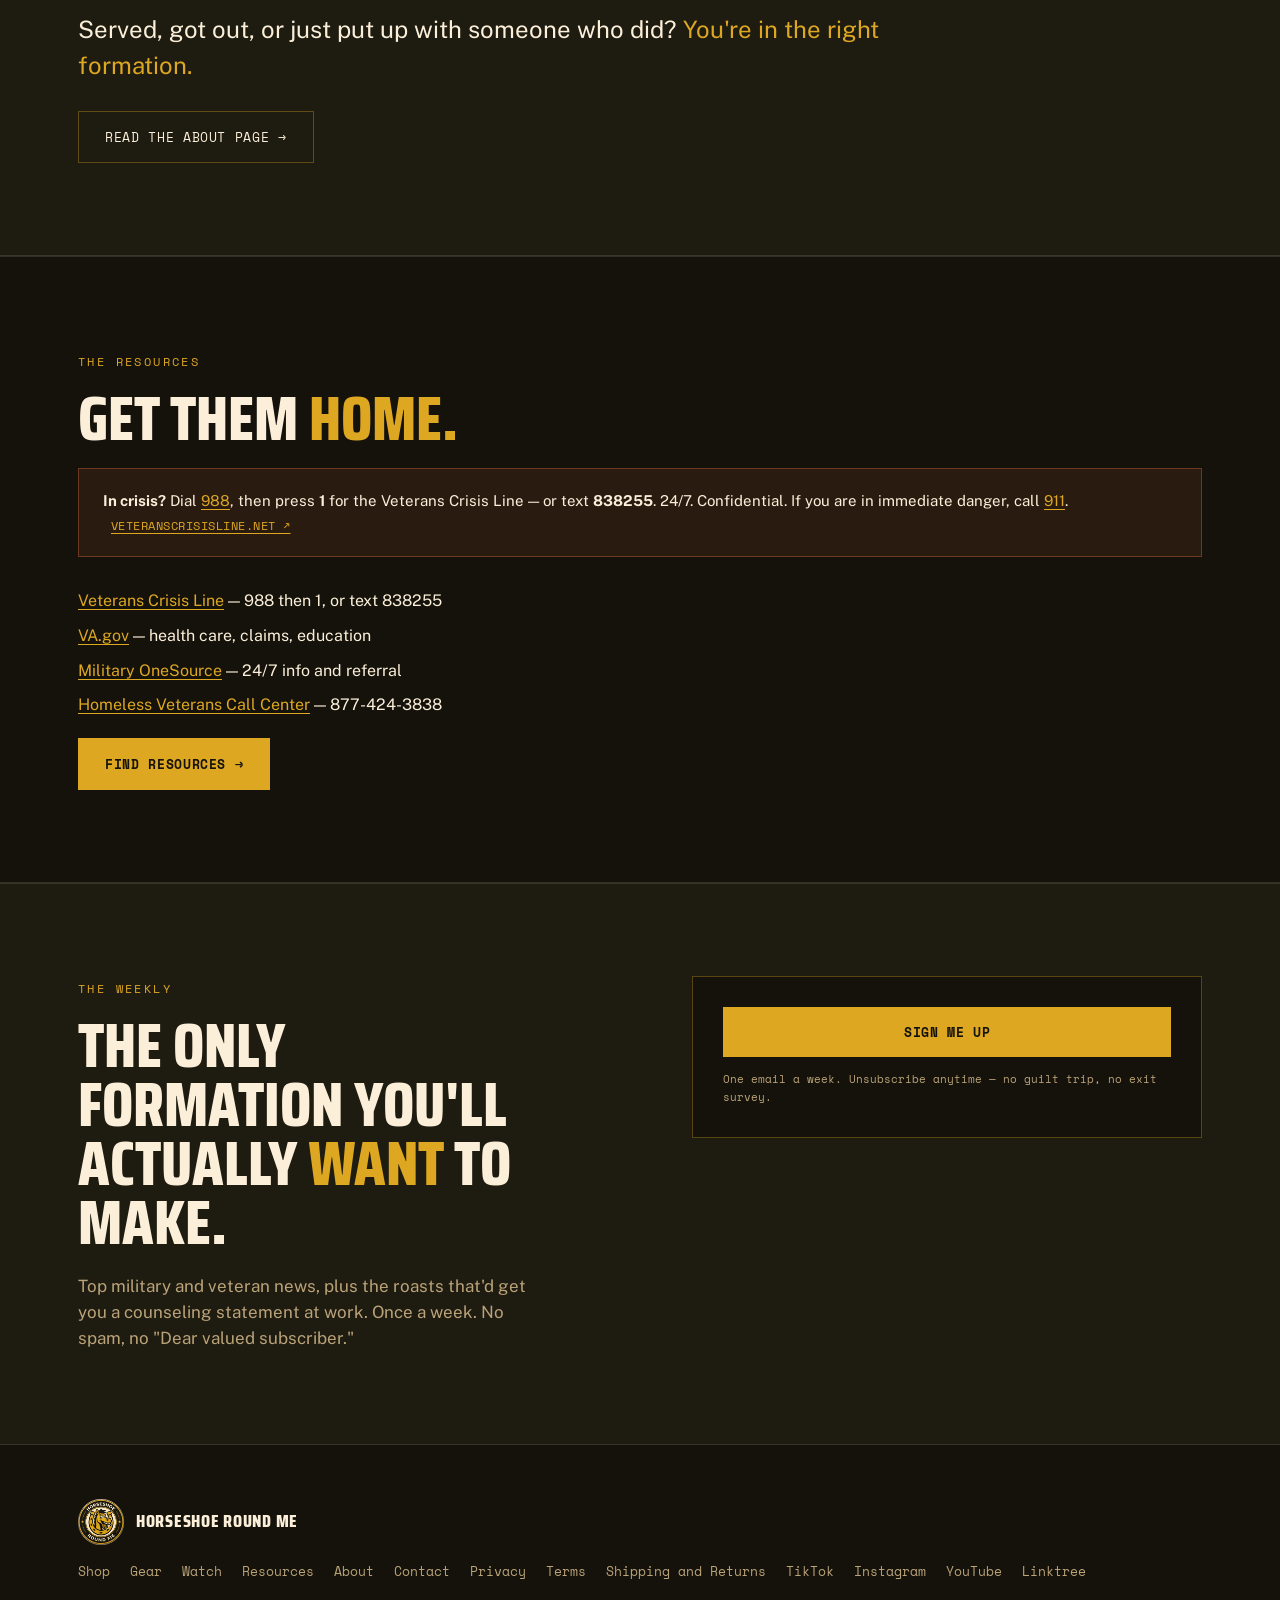
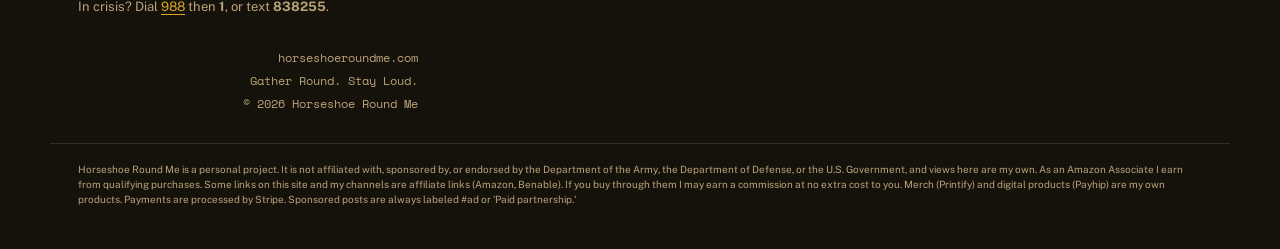
==== commit df1232f9: "Remove footer Beehiiv 'Weekly email' form on all pages; keep main-section embed" ====
--- a/index.html
+++ b/index.html
@@ -282,13 +282,6 @@
         <p class="foot-crisis">In crisis? Dial <a href="tel:988">988</a> then <strong>1</strong>, or text <strong>838255</strong>.</p>
       </div>
       <div class="foot-aside">
-        <div class="foot-signup">
-          <p class="foot-signup-label">Weekly email</p>
-          <div class="form form-compact" data-beehiiv-mount>
-            <script async src="https://subscribe-forms.beehiiv.com/v3/loader.js" data-beehiiv-form="03407fcf-b522-4ce4-8583-16a8f3747dad"></script>
-            <p class="beehiiv-fallback"><a class="btn btn-primary" href="https://horseshoeroundme.beehiiv.com/?modal=signup">Sign me up</a></p>
-          </div>
-        </div>
         <div class="foot-meta">
           horseshoeroundme.com<br>
           Gather Round. Stay Loud.<br>
--- a/styles.css
+++ b/styles.css
@@ -390,4 +390,4 @@
 .vday-strip p{margin:0;opacity:.85}
 /* Footer disclosure (counsel-approved) */
 footer .wrap.foot-disclosure-wrap{display:block;margin-top:28px;padding-top:18px;border-top:1px solid var(--line)}
-.foot-disclosure{font-size:12px;line-height:1.6;color:#BBA379;max-width:none;margin:0}
+.foot-disclosure{font-size:10px;line-height:1.5;color:#BBA379;max-width:none;margin:0}
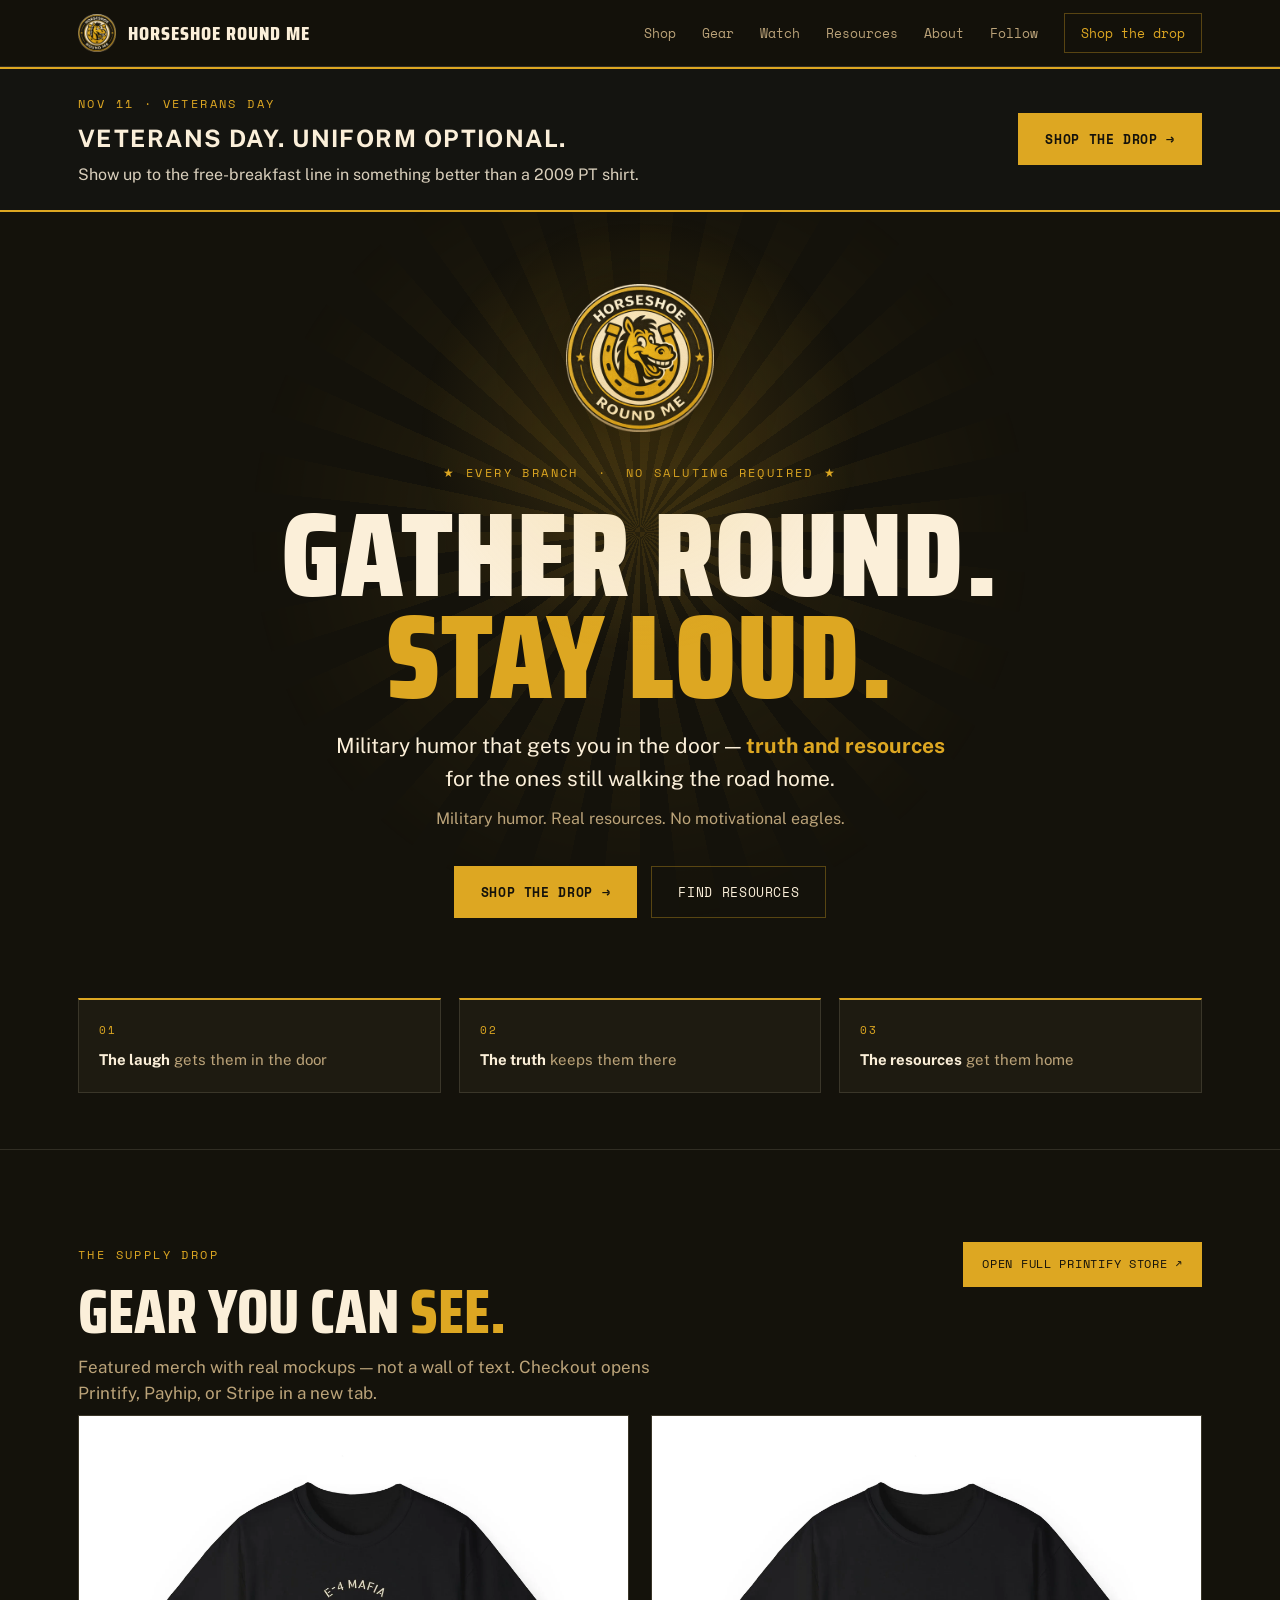
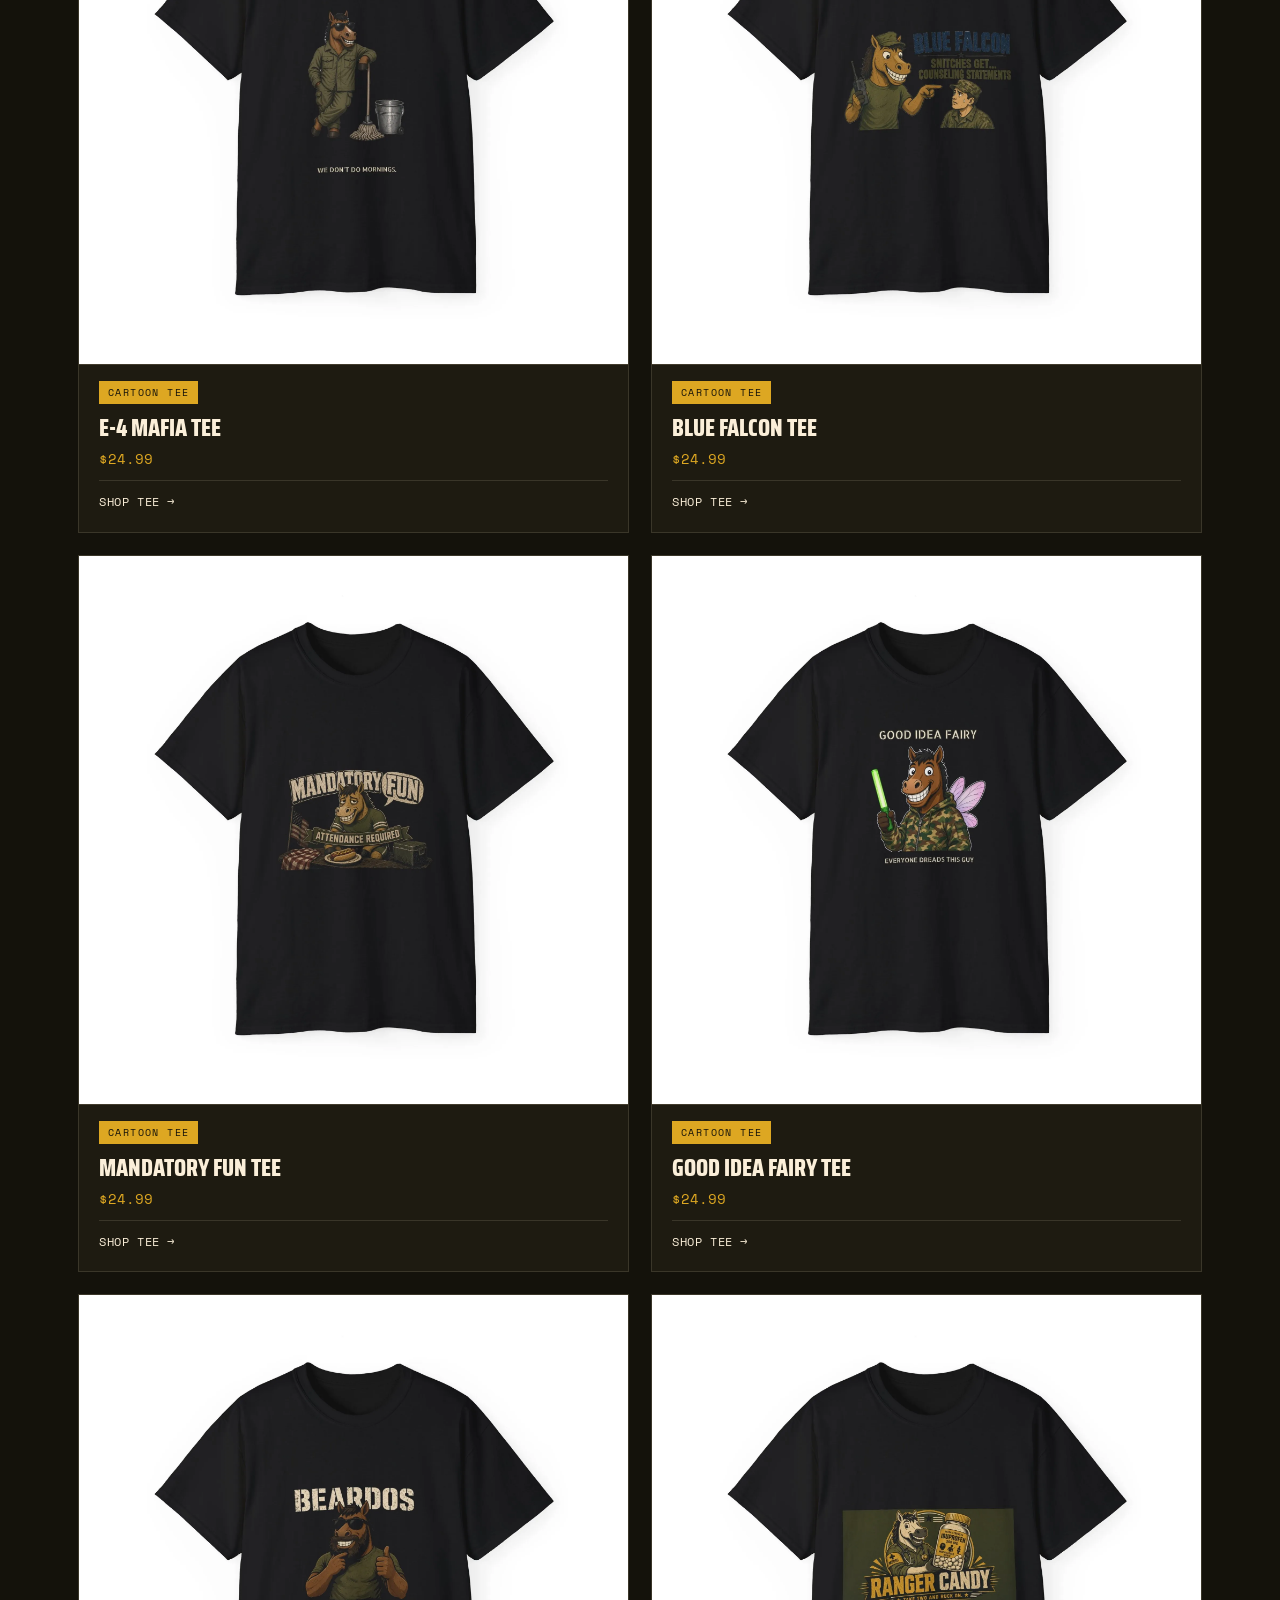
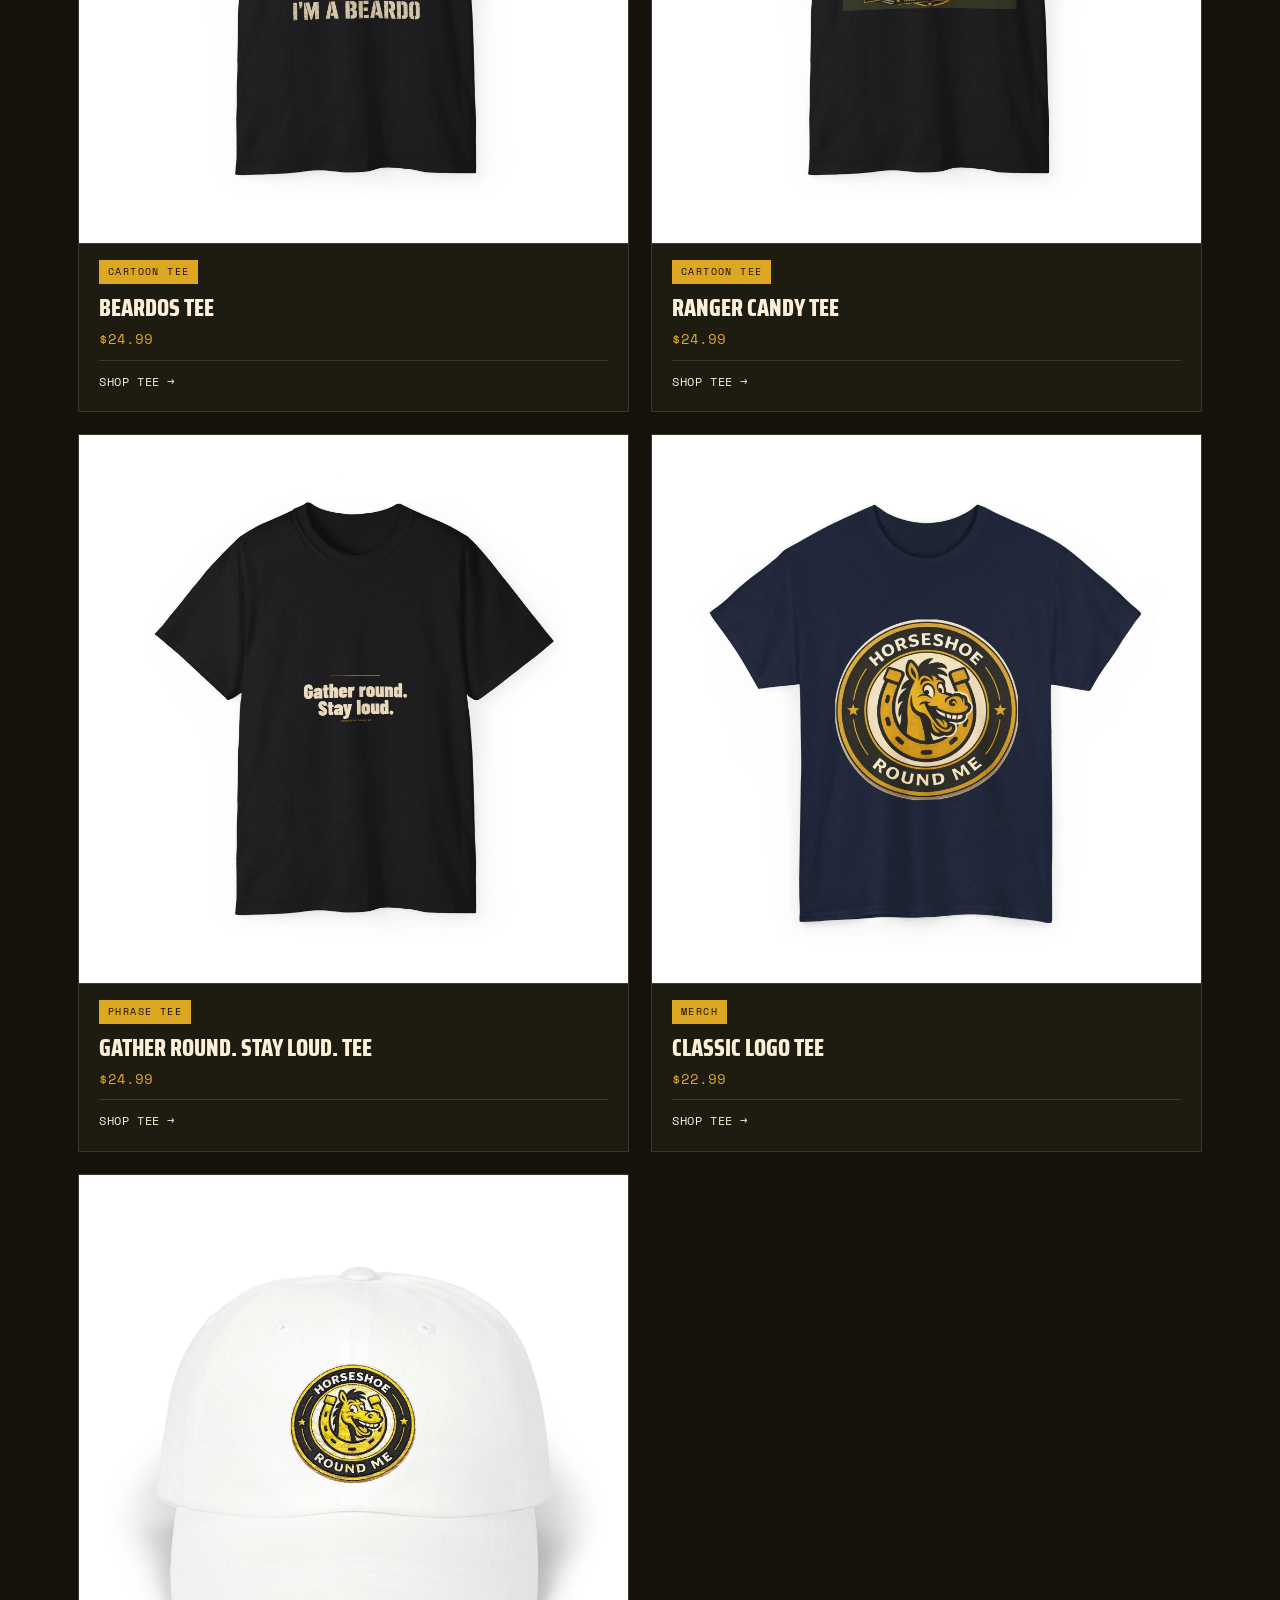
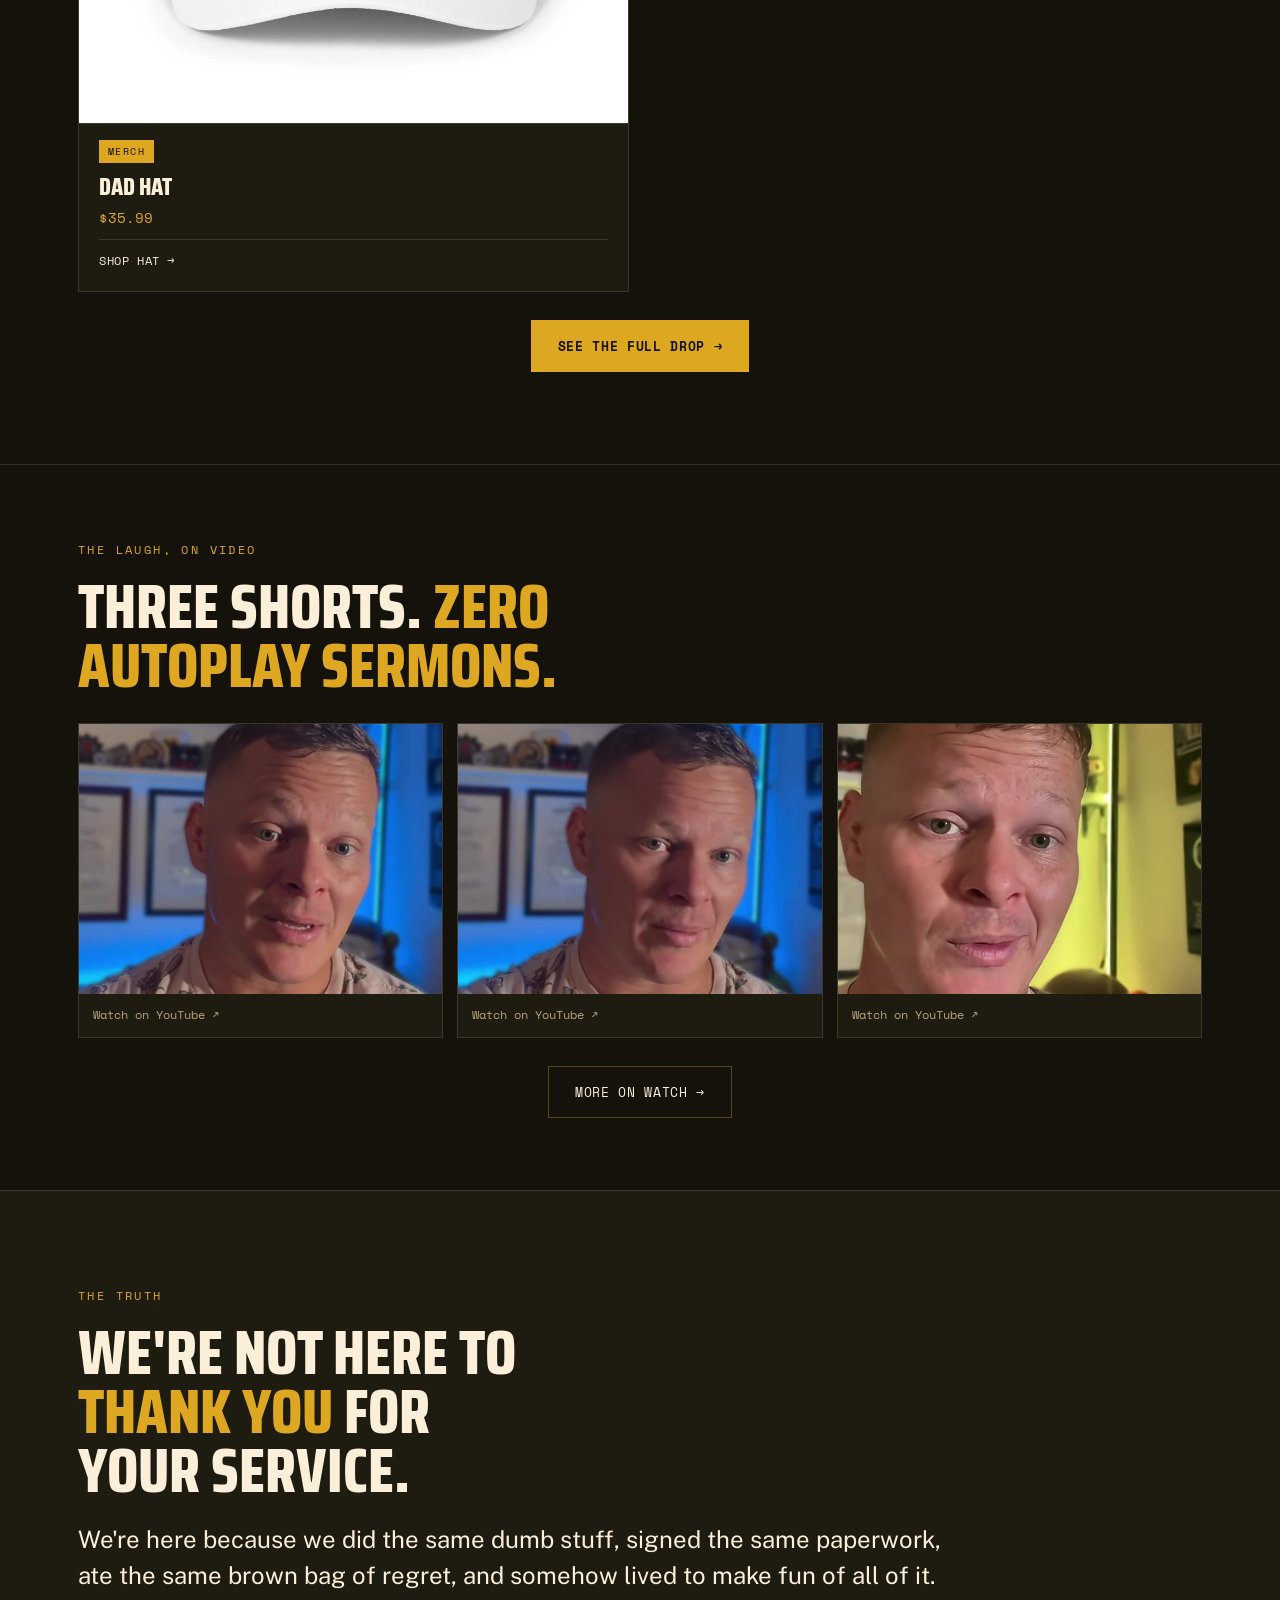
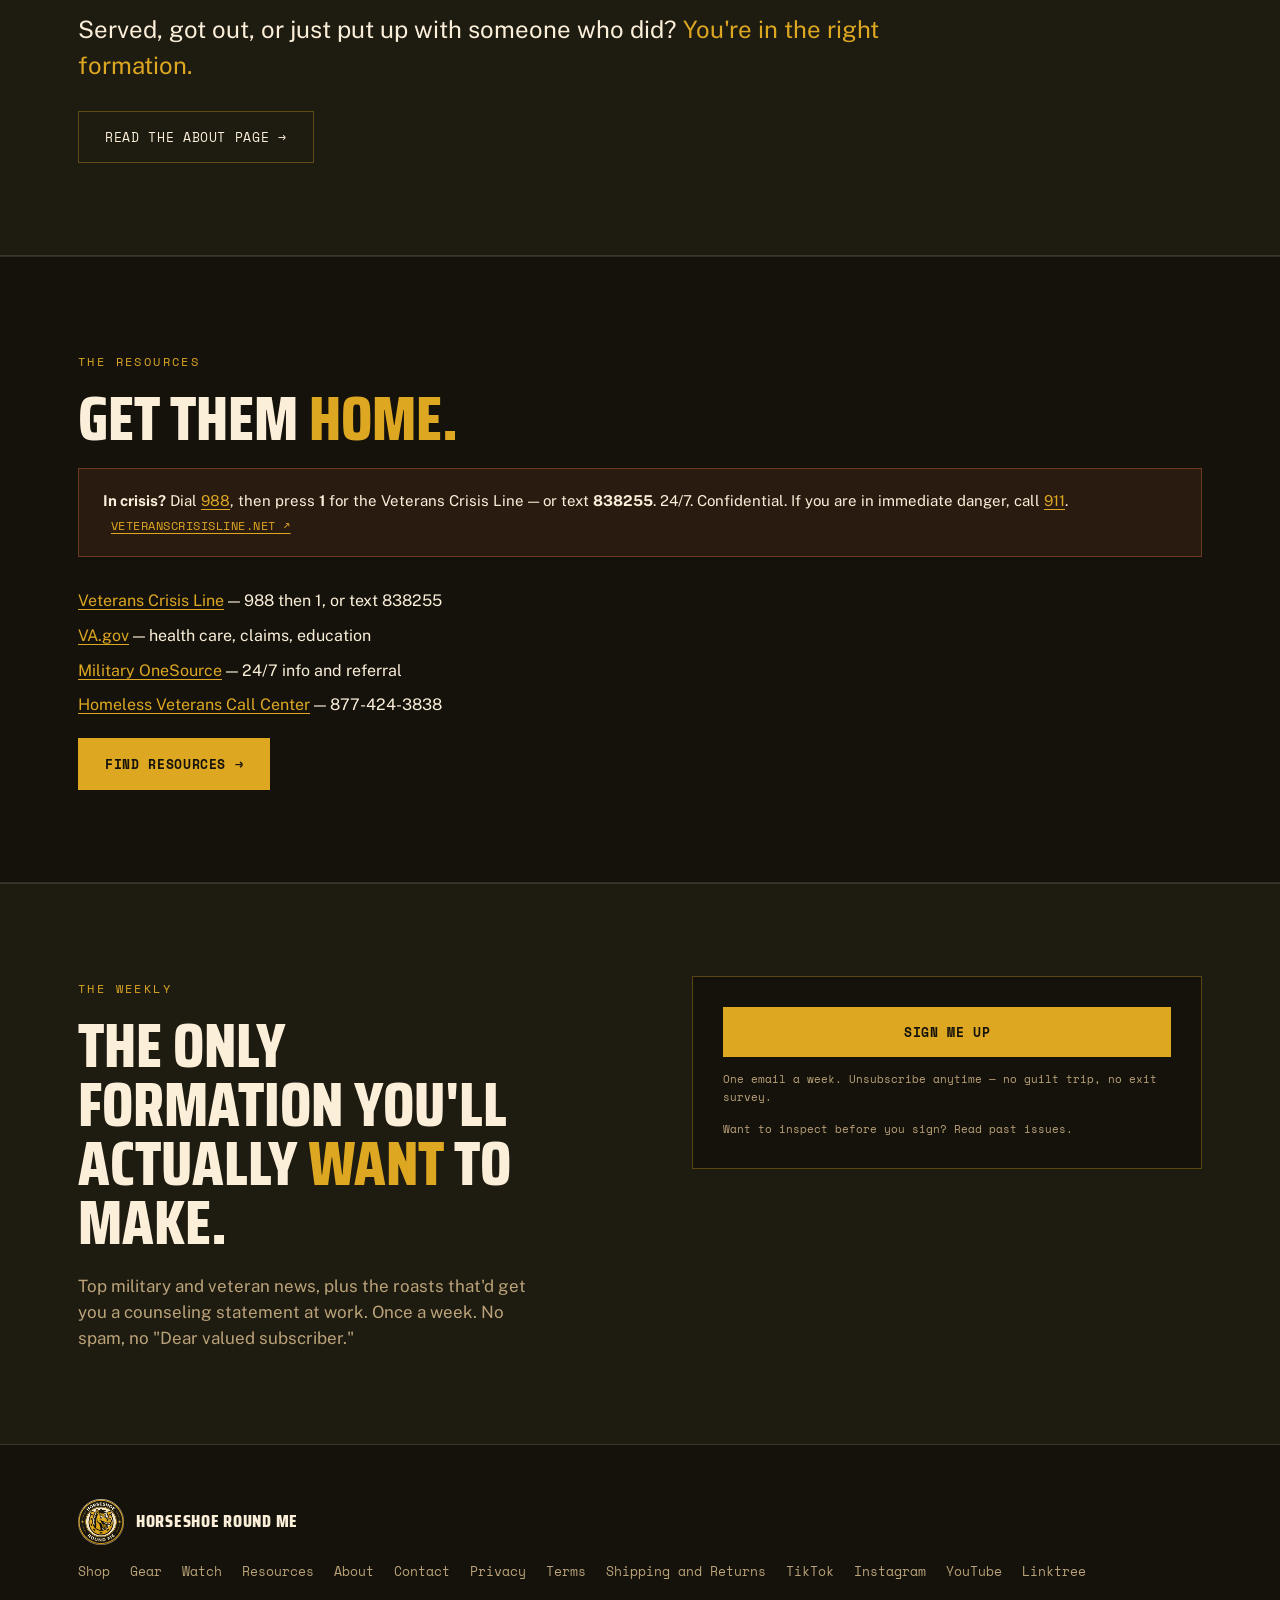
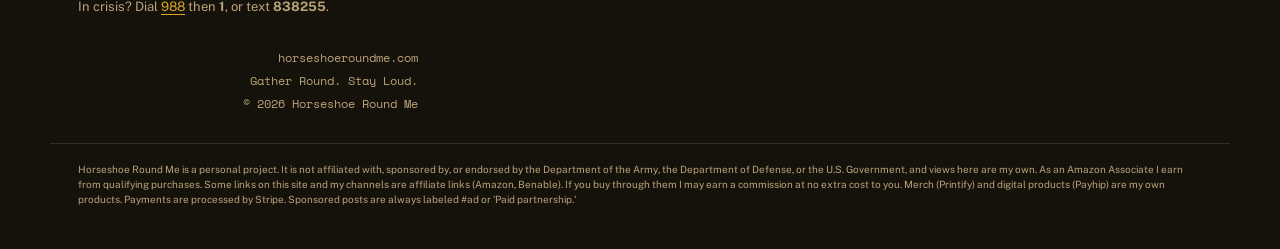
==== commit ae6e7d30: "Home: add 'Read past issues' link under newsletter signup" ====
--- a/index.html
+++ b/index.html
@@ -254,6 +254,7 @@
             <script type="text/javascript" async src="https://subscribe-forms.beehiiv.com/attribution.js"></script>
             <p class="beehiiv-fallback"><a class="btn btn-primary" href="https://horseshoeroundme.beehiiv.com/?modal=signup">Sign me up</a></p>
             <p class="fineprint">One email a week. Unsubscribe anytime — no guilt trip, no exit survey.</p>
+            <p class="fineprint">Want to inspect before you sign? <a href="https://horseshoeroundme.beehiiv.com/" target="_blank" rel="noopener">Read past issues</a>.</p>
           </div>
         </div>
       </div>
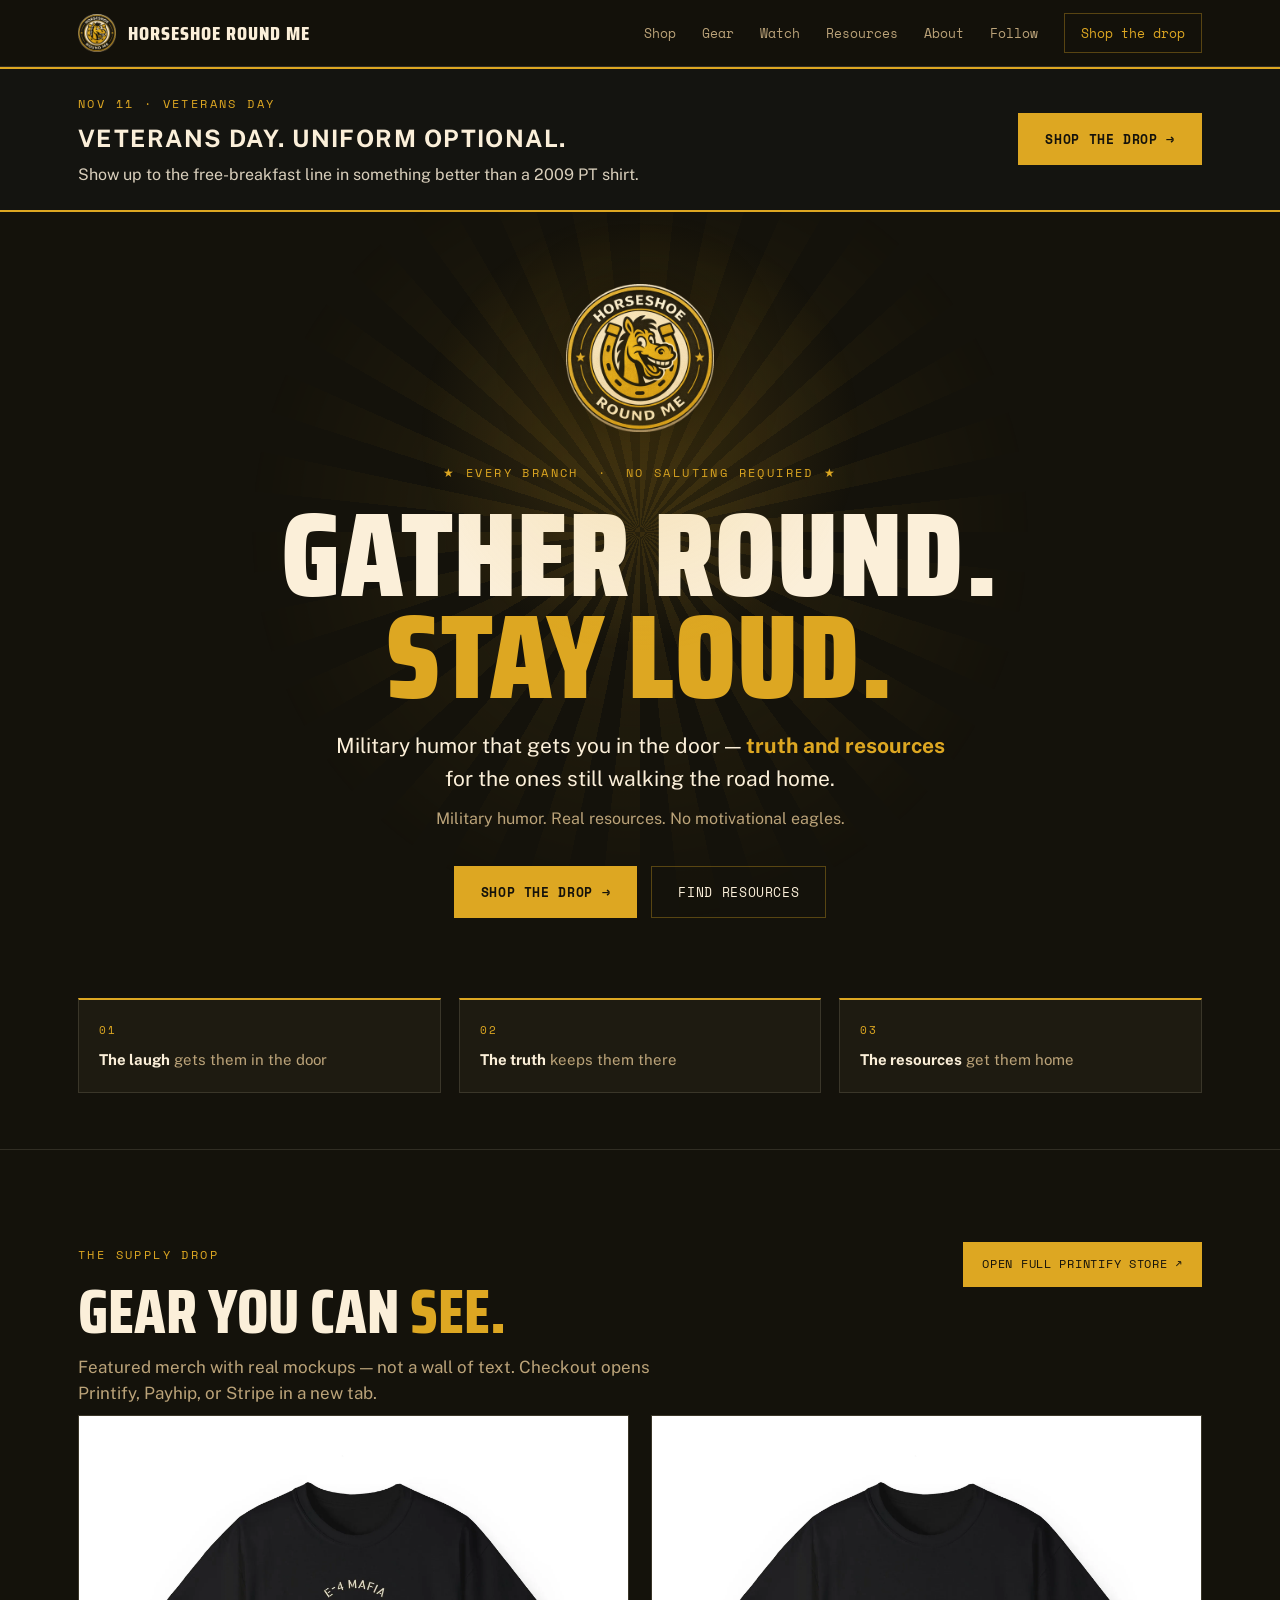
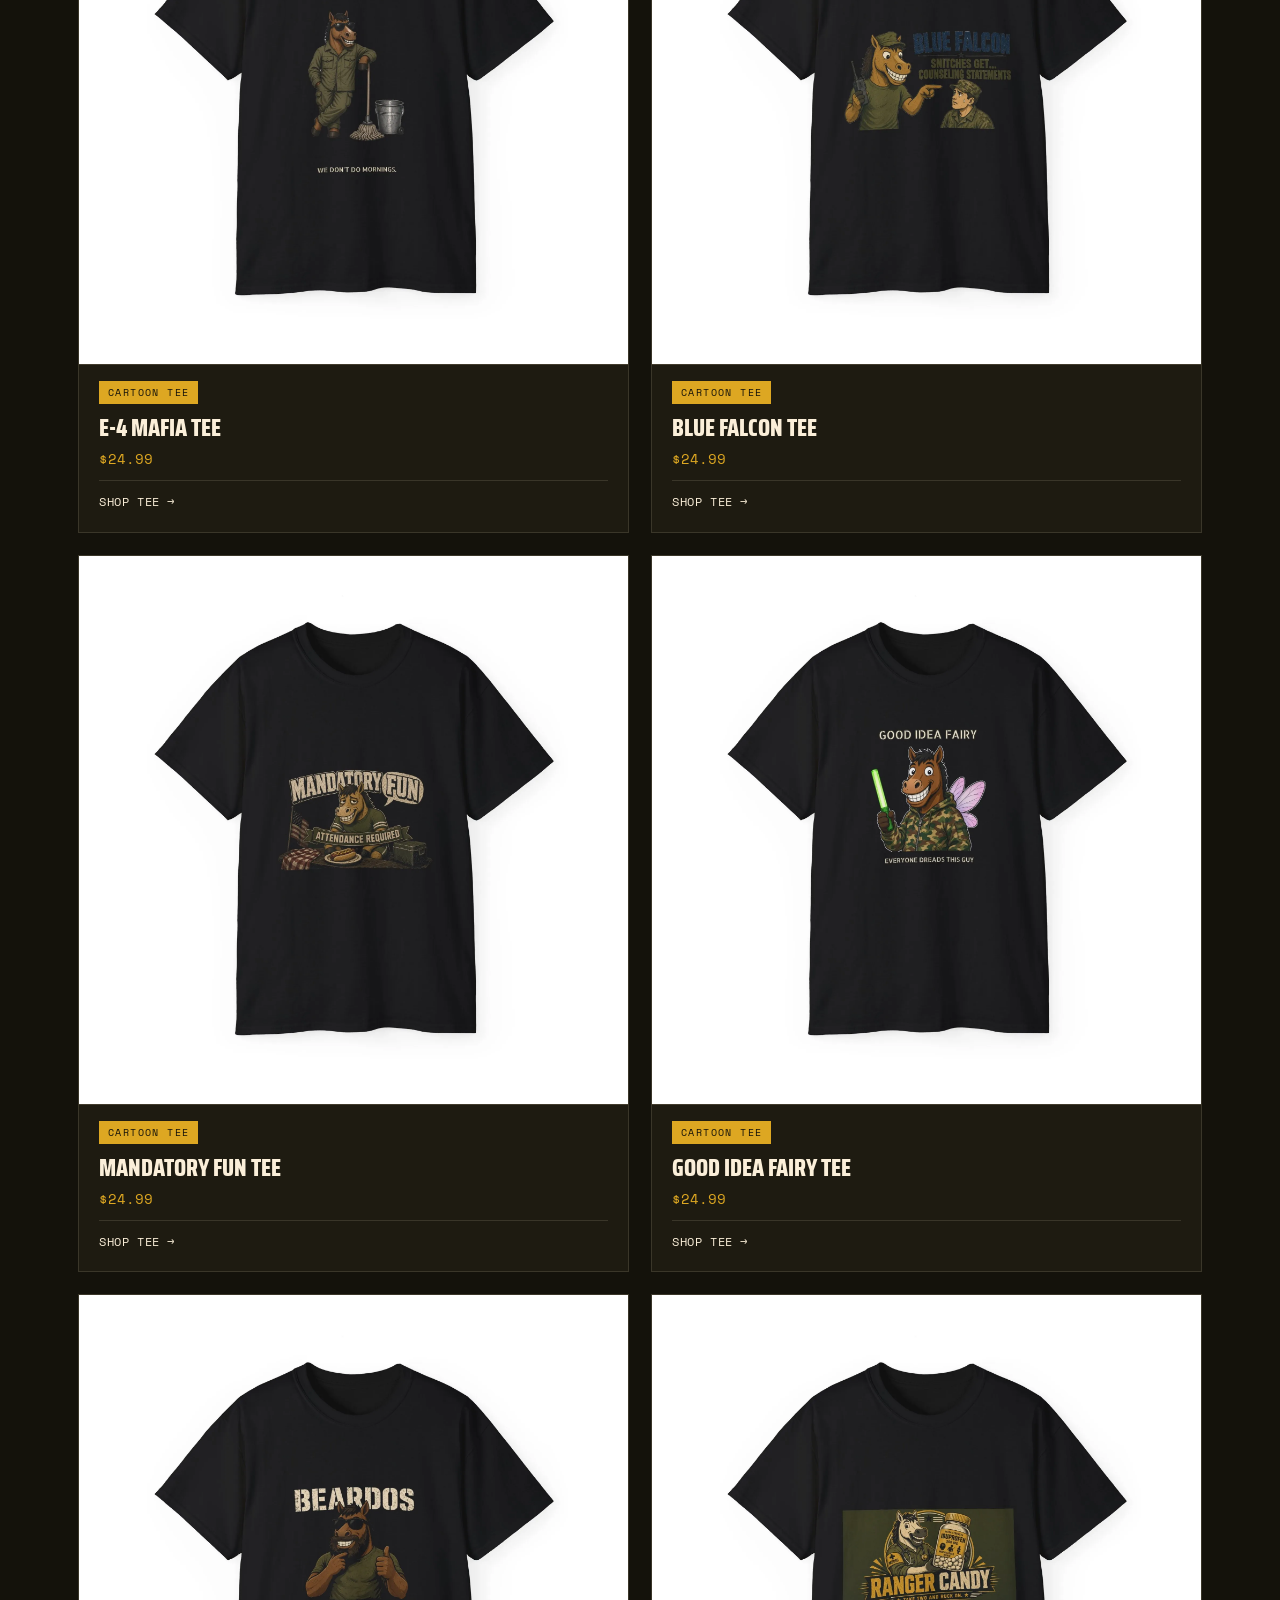
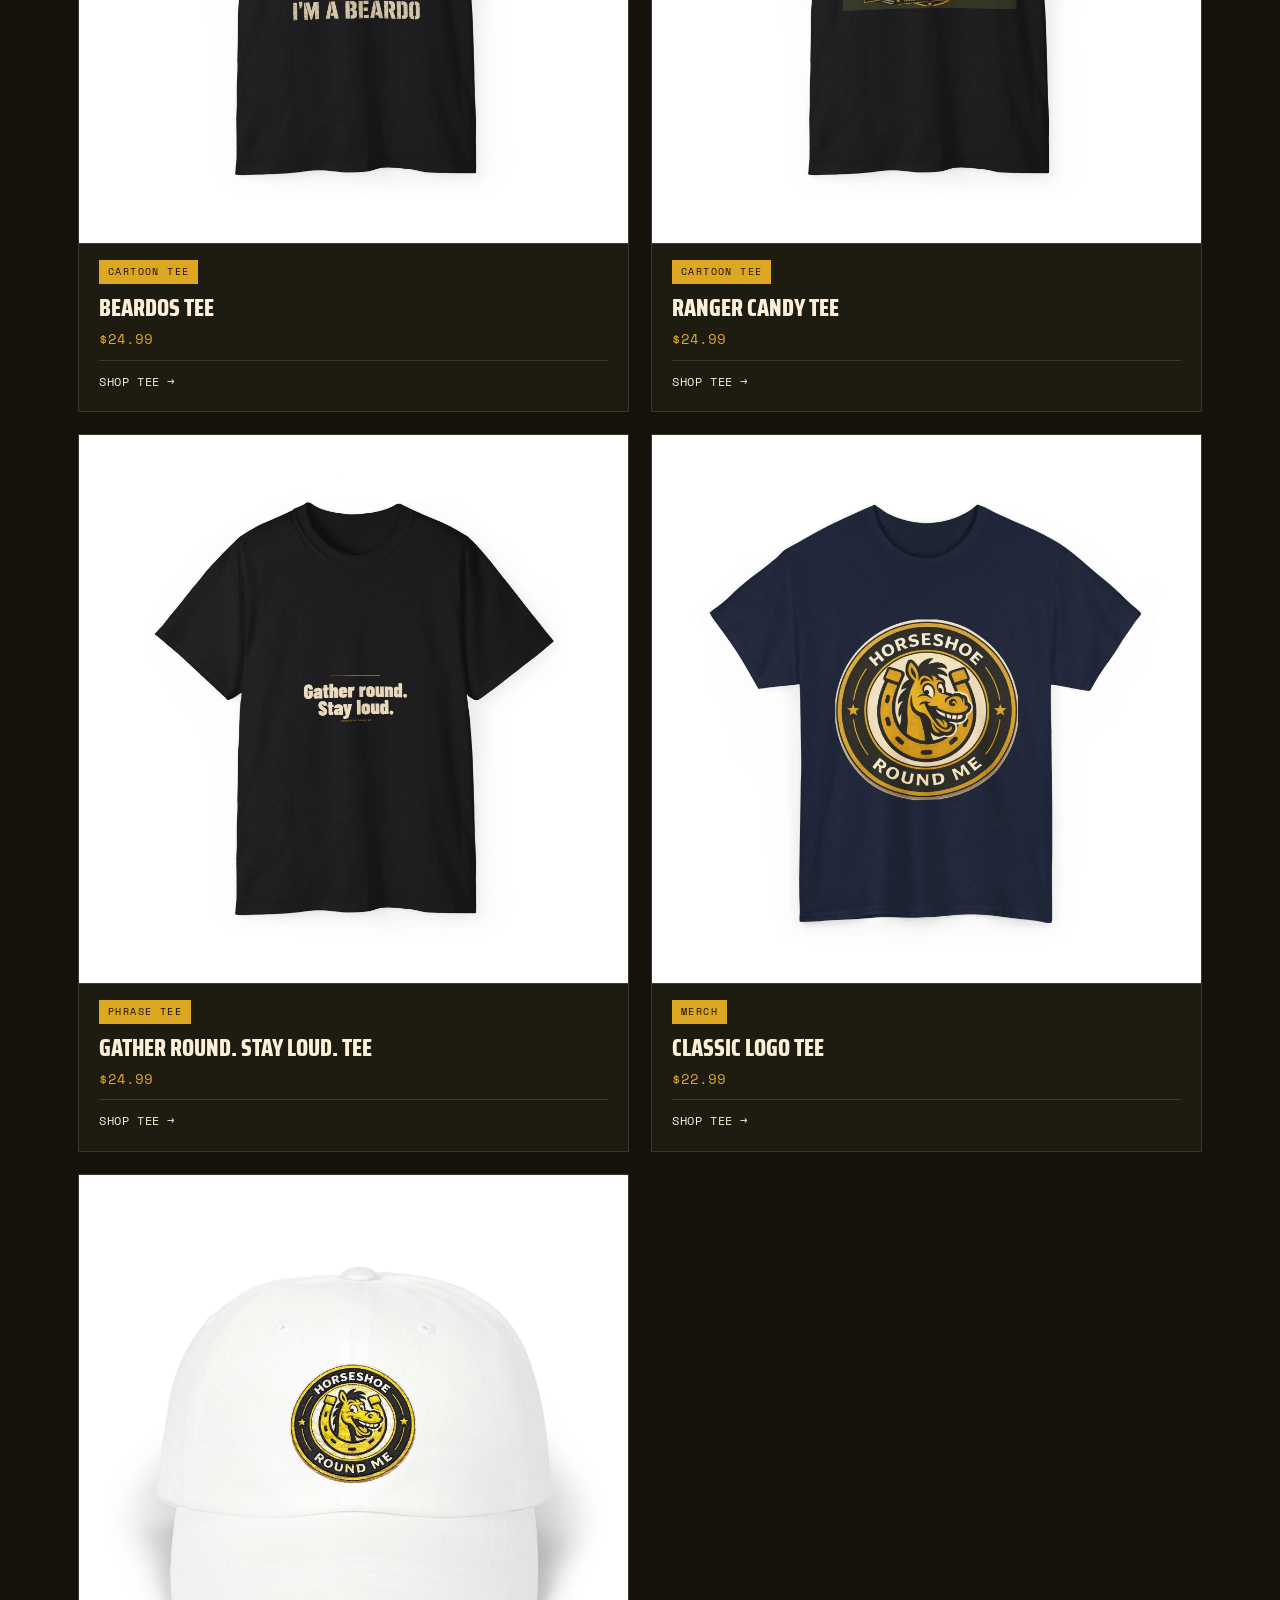
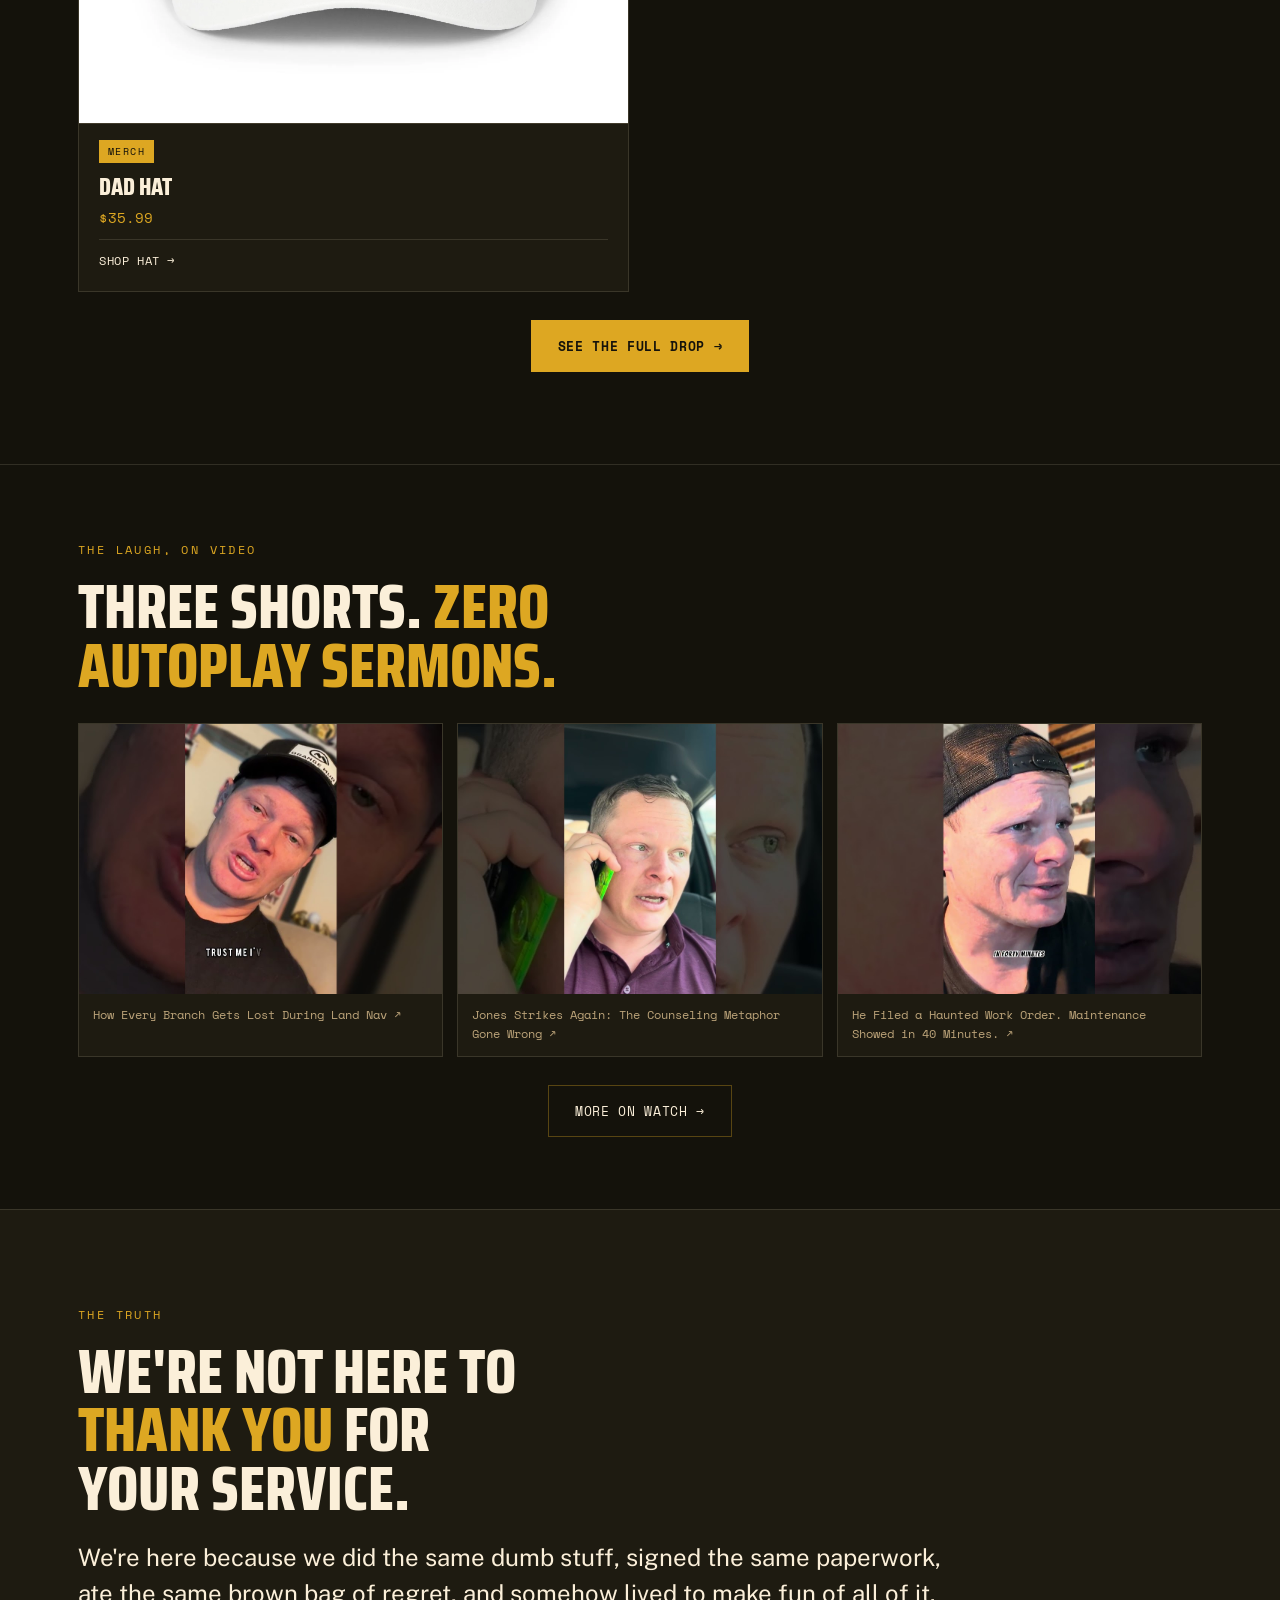
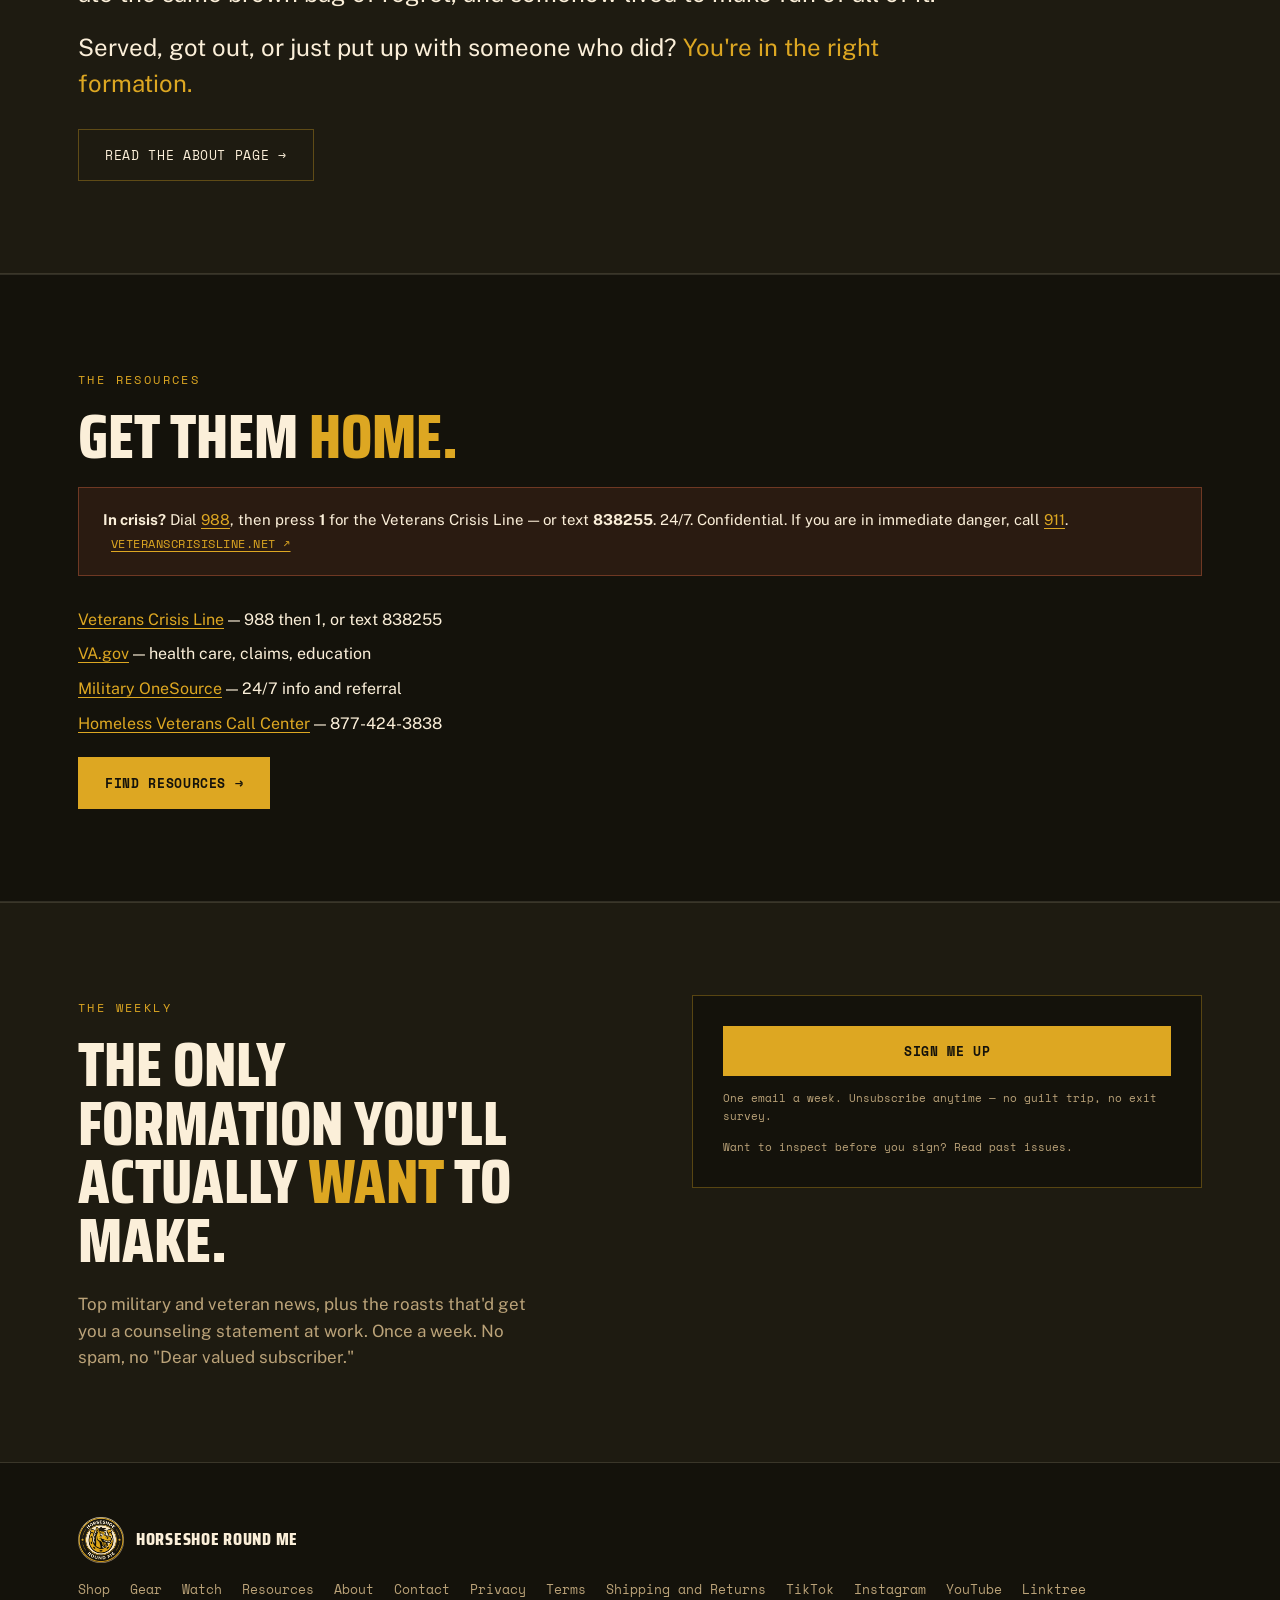
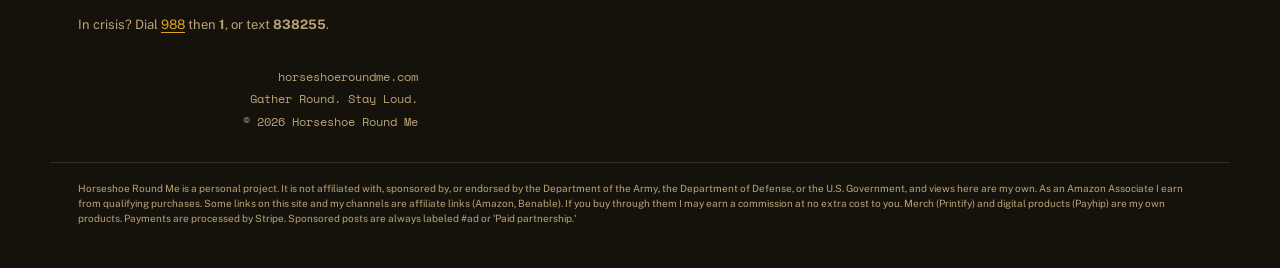
==== commit c404d618: "Batch: signup popup + videos.json refresh (preview only) - Branded Gather Round Starter Pack modal w" ====
--- a/index.html
+++ b/index.html
@@ -190,18 +190,18 @@
     <div class="wrap">
       <span class="eyebrow">The laugh, on video</span>
       <div class="sec-head"><h2 id="watch-teaser-h">Three shorts. <em>Zero autoplay sermons.</em></h2></div>
-      <div class="video-row">
-        <a class="video-card" href="https://www.youtube.com/shorts/7D6LLRL0fYo" rel="noopener noreferrer" target="_blank">
-          <img src="/assets/watch/7D6LLRL0fYo.jpg" alt="YouTube short thumbnail" width="480" height="270" loading="lazy">
-          <span class="vcap">Watch on YouTube ↗</span>
-        </a>
-        <a class="video-card" href="https://www.youtube.com/shorts/GfONSEbZ_mU" rel="noopener noreferrer" target="_blank">
-          <img src="/assets/watch/GfONSEbZ_mU.jpg" alt="YouTube short thumbnail" width="480" height="270" loading="lazy">
-          <span class="vcap">Watch on YouTube ↗</span>
-        </a>
-        <a class="video-card" href="https://www.youtube.com/shorts/M1oUgkGIzSQ" rel="noopener noreferrer" target="_blank">
-          <img src="/assets/watch/M1oUgkGIzSQ.jpg" alt="YouTube short thumbnail" width="480" height="270" loading="lazy">
-          <span class="vcap">Watch on YouTube ↗</span>
+      <div class="video-row" data-video-row>
+        <a class="video-card" href="https://www.youtube.com/shorts/mzPhJZ1vvdE" rel="noopener noreferrer" target="_blank">
+          <img src="/assets/watch/mzPhJZ1vvdE.jpg" alt="How Every Branch Gets Lost During Land Nav" width="480" height="270" loading="lazy">
+          <span class="vcap">How Every Branch Gets Lost During Land Nav ↗</span>
+        </a>
+        <a class="video-card" href="https://www.youtube.com/shorts/dgBXu7erra4" rel="noopener noreferrer" target="_blank">
+          <img src="/assets/watch/dgBXu7erra4.jpg" alt="Jones Strikes Again: The Counseling Metaphor Gone Wrong" width="480" height="270" loading="lazy">
+          <span class="vcap">Jones Strikes Again: The Counseling Metaphor Gone Wrong ↗</span>
+        </a>
+        <a class="video-card" href="https://www.youtube.com/shorts/ds_o6axrTUY" rel="noopener noreferrer" target="_blank">
+          <img src="/assets/watch/ds_o6axrTUY.jpg" alt="He Filed a Haunted Work Order. Maintenance Showed in 40 Minutes." width="480" height="270" loading="lazy">
+          <span class="vcap">He Filed a Haunted Work Order. Maintenance Showed in 40 Minutes. ↗</span>
         </a>
       </div>
       <p class="section-foot"><a class="btn btn-ghost" href="/watch">More on Watch →</a></p>
--- a/styles.css
+++ b/styles.css
@@ -391,3 +391,24 @@
 /* Footer disclosure (counsel-approved) */
 footer .wrap.foot-disclosure-wrap{display:block;margin-top:28px;padding-top:18px;border-top:1px solid var(--line)}
 .foot-disclosure{font-size:10px;line-height:1.5;color:#BBA379;max-width:none;margin:0}
+
+
+/* Signup popup (Gather Round Starter Pack) */
+body.signup-popup-open{overflow:hidden}
+.signup-popup{position:fixed;inset:0;z-index:200;display:flex;align-items:center;justify-content:center;padding:20px;opacity:0;pointer-events:none;transition:opacity .2s ease}
+.signup-popup.is-open{opacity:1;pointer-events:auto}
+.signup-popup-backdrop{position:absolute;inset:0;background:rgba(10,9,5,.78)}
+.signup-popup-panel{position:relative;z-index:1;width:min(440px,100%);max-height:min(90vh,720px);overflow:auto;background:var(--ink-2);border:1px solid var(--line-gold);padding:28px 24px 22px;box-shadow:0 24px 60px rgba(0,0,0,.45)}
+.signup-popup-close{position:absolute;top:10px;right:12px;width:36px;height:36px;border:1px solid var(--line);background:transparent;color:var(--cream-dim);font-size:24px;line-height:1;cursor:pointer}
+.signup-popup-close:hover{color:var(--cream-bright);border-color:var(--line-gold)}
+.signup-popup-panel h2{font-family:"Saira Condensed",sans-serif;font-weight:900;text-transform:uppercase;font-size:clamp(28px,5vw,36px);line-height:.95;margin:12px 0 12px;color:var(--cream-bright)}
+.signup-popup-lead{color:var(--cream-dim);font-size:15px;line-height:1.55;margin:0 0 18px}
+.signup-popup-form{margin:0}
+.signup-popup-form .fineprint{margin-top:10px;font-size:12px;color:var(--cream-dim)}
+@media (max-width:480px){
+  .signup-popup{padding:12px;align-items:flex-end}
+  .signup-popup-panel{width:100%;padding:22px 18px 18px;max-height:92vh}
+}
+@media (prefers-reduced-motion:reduce){
+  .signup-popup{transition:none}
+}
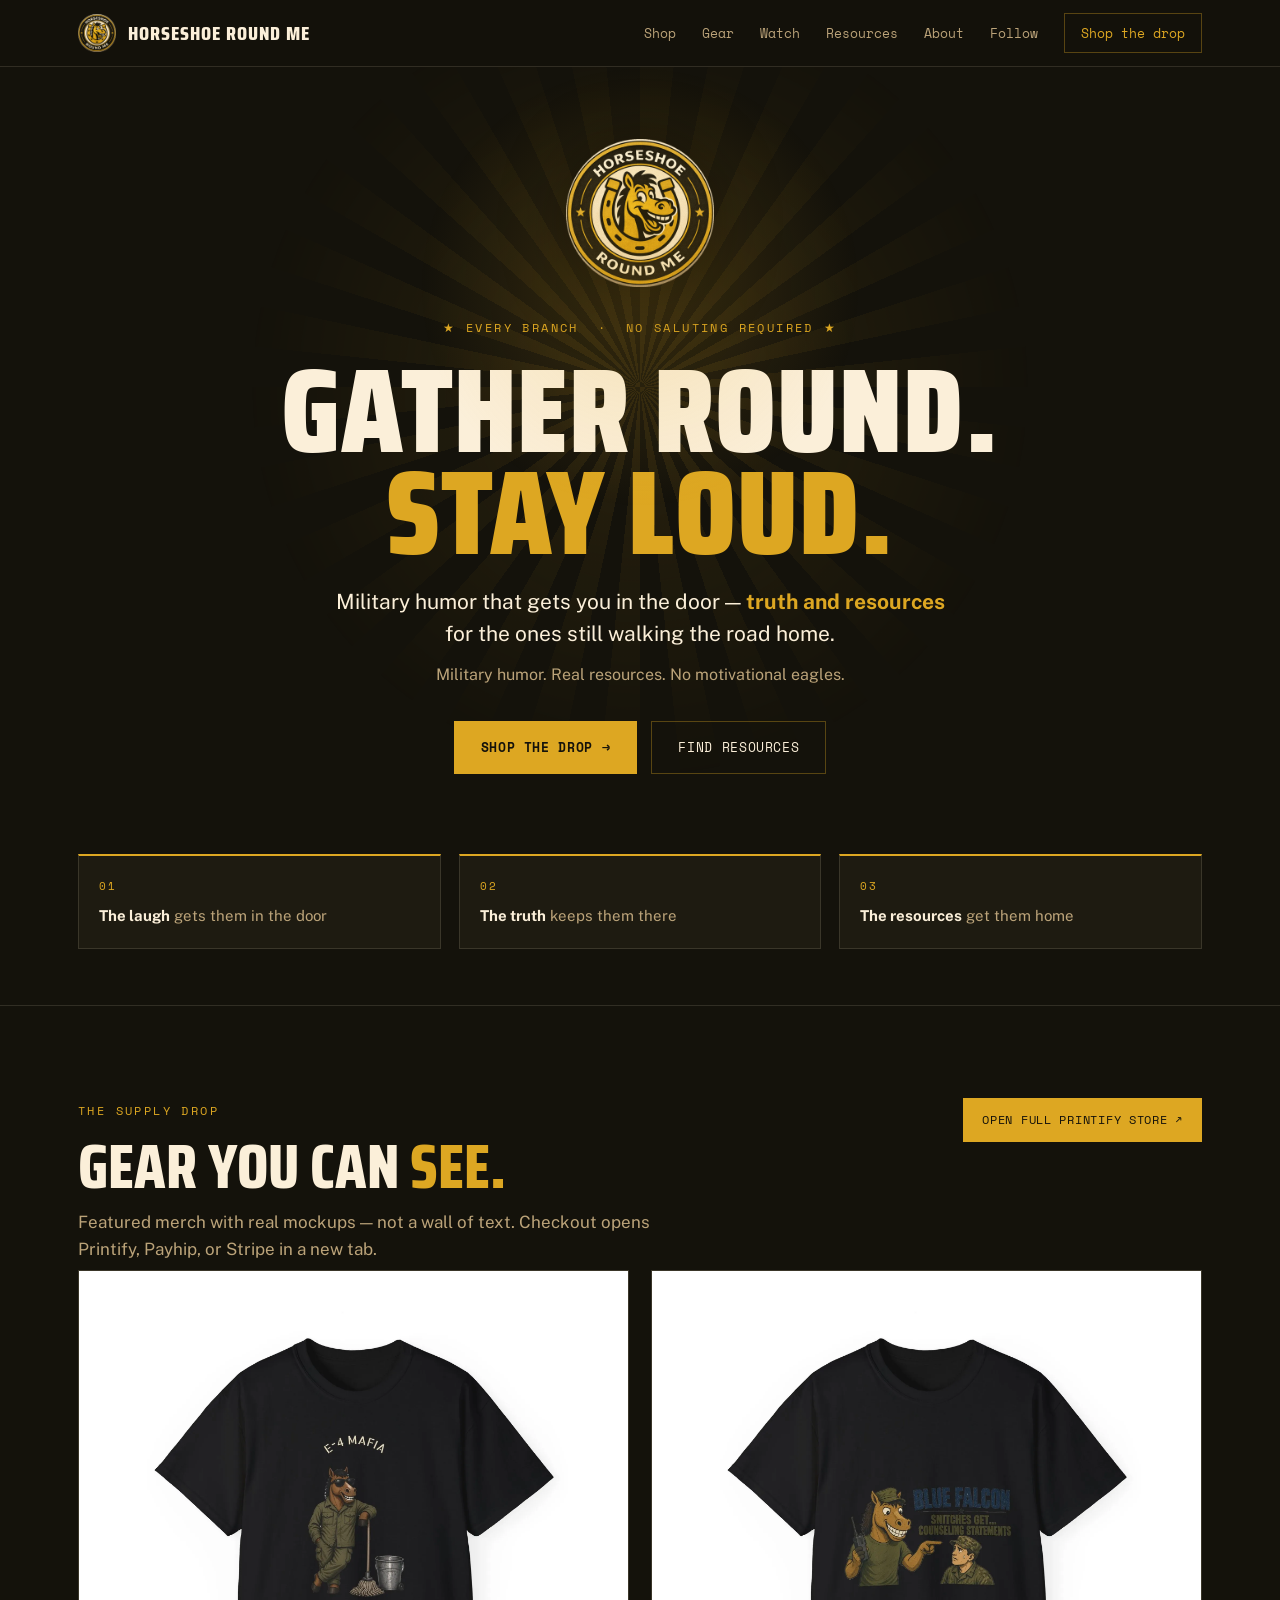
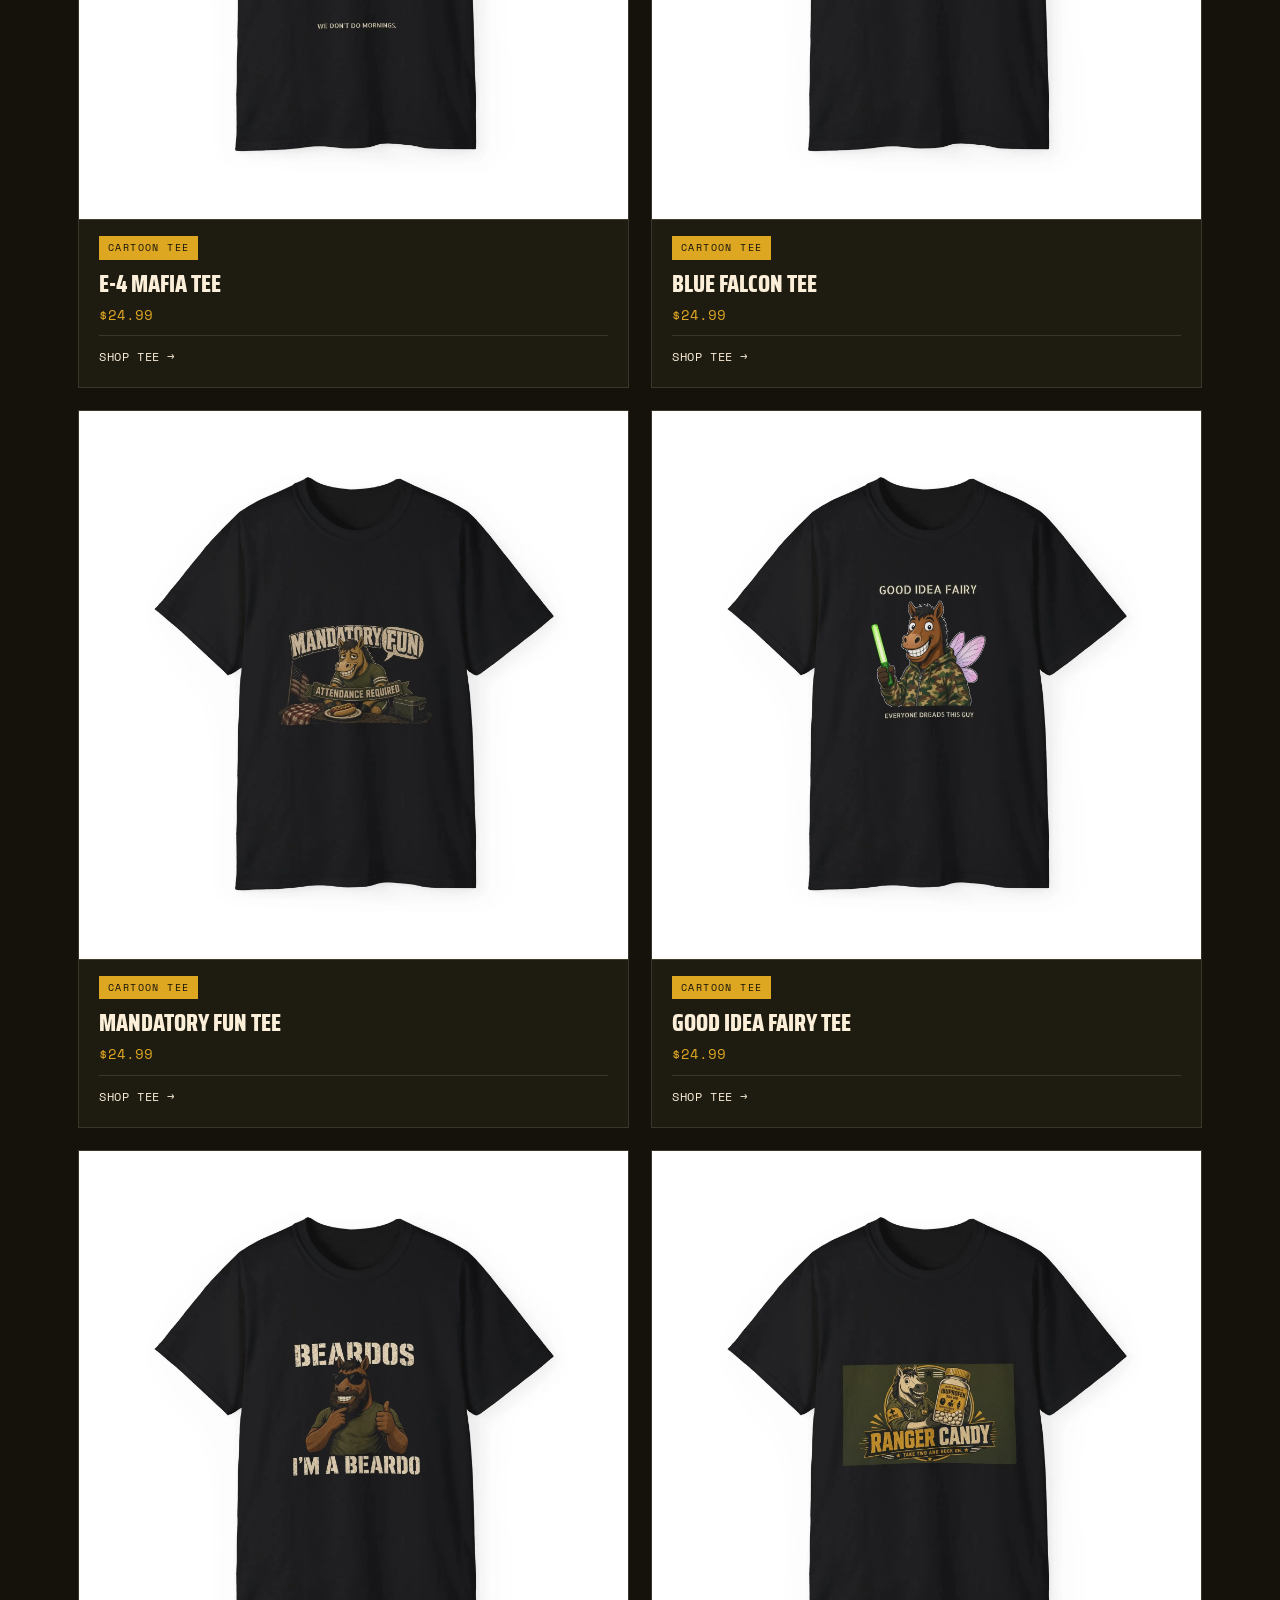
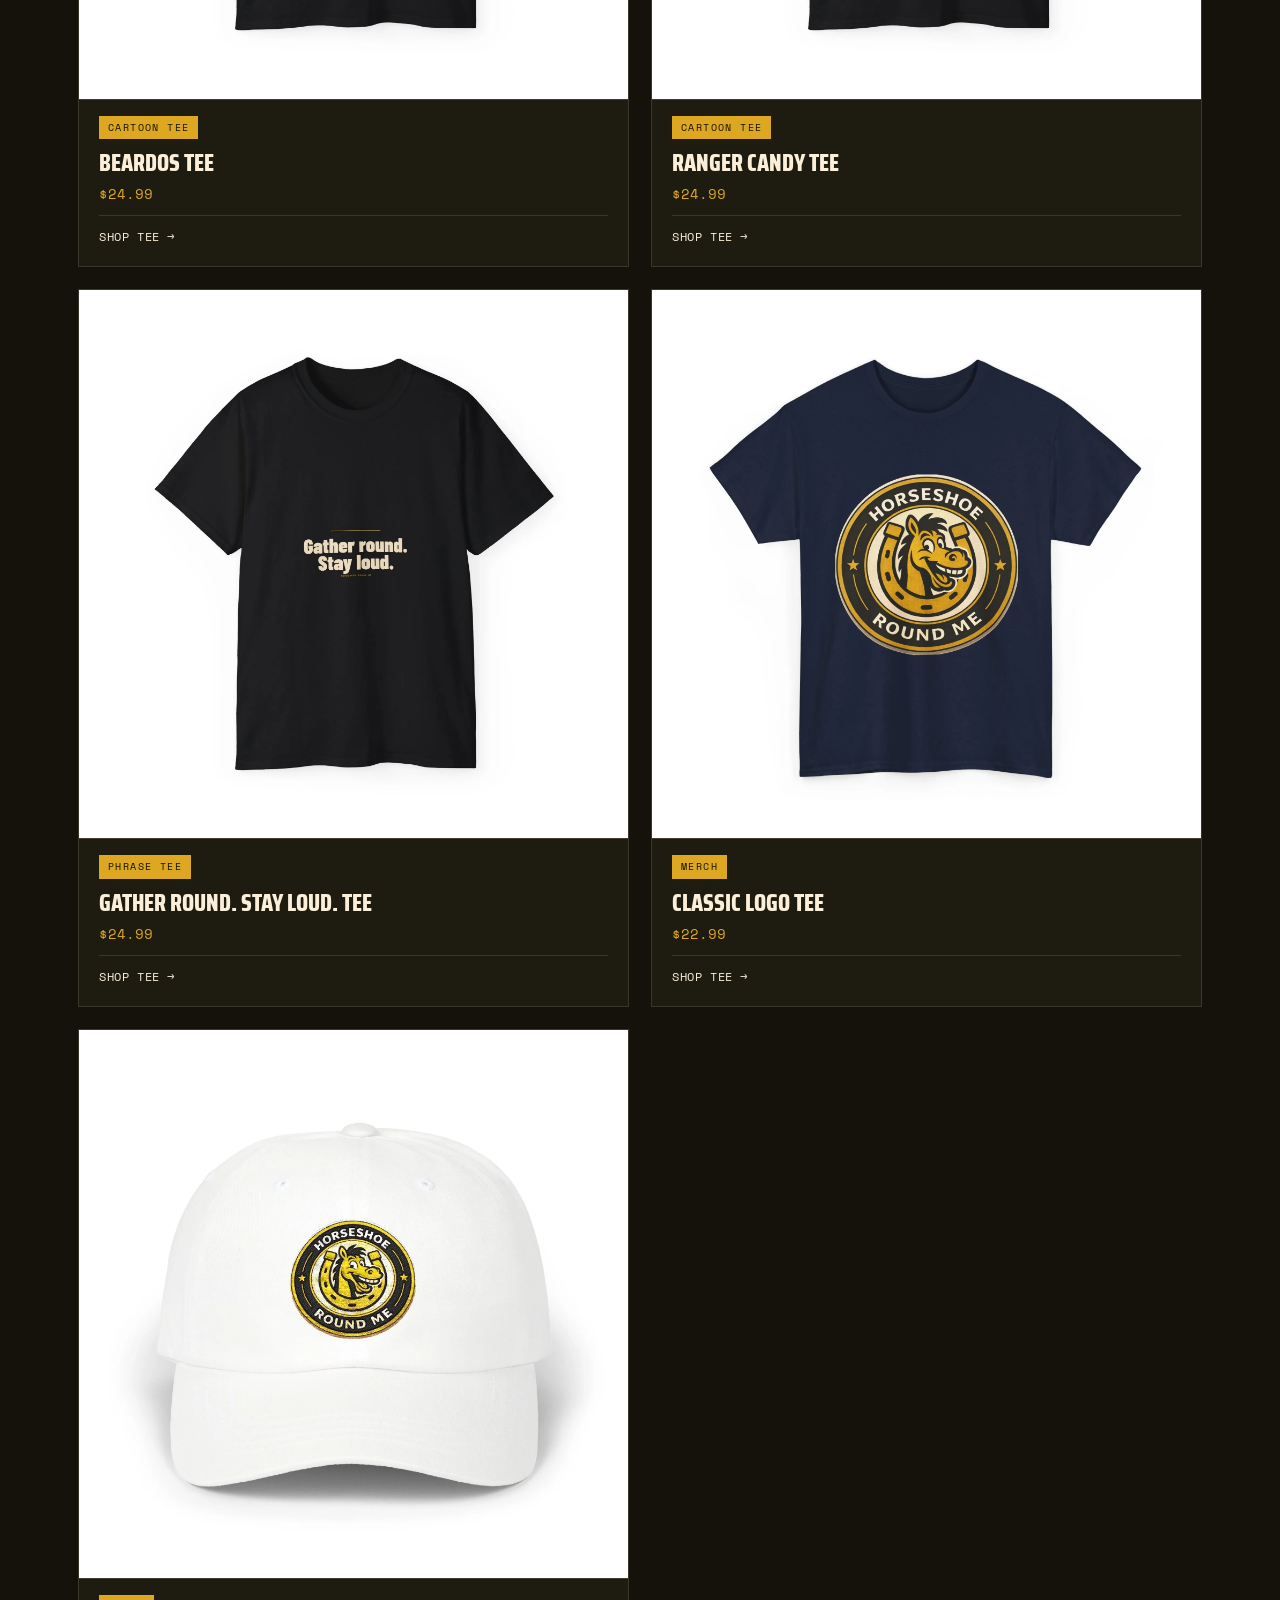
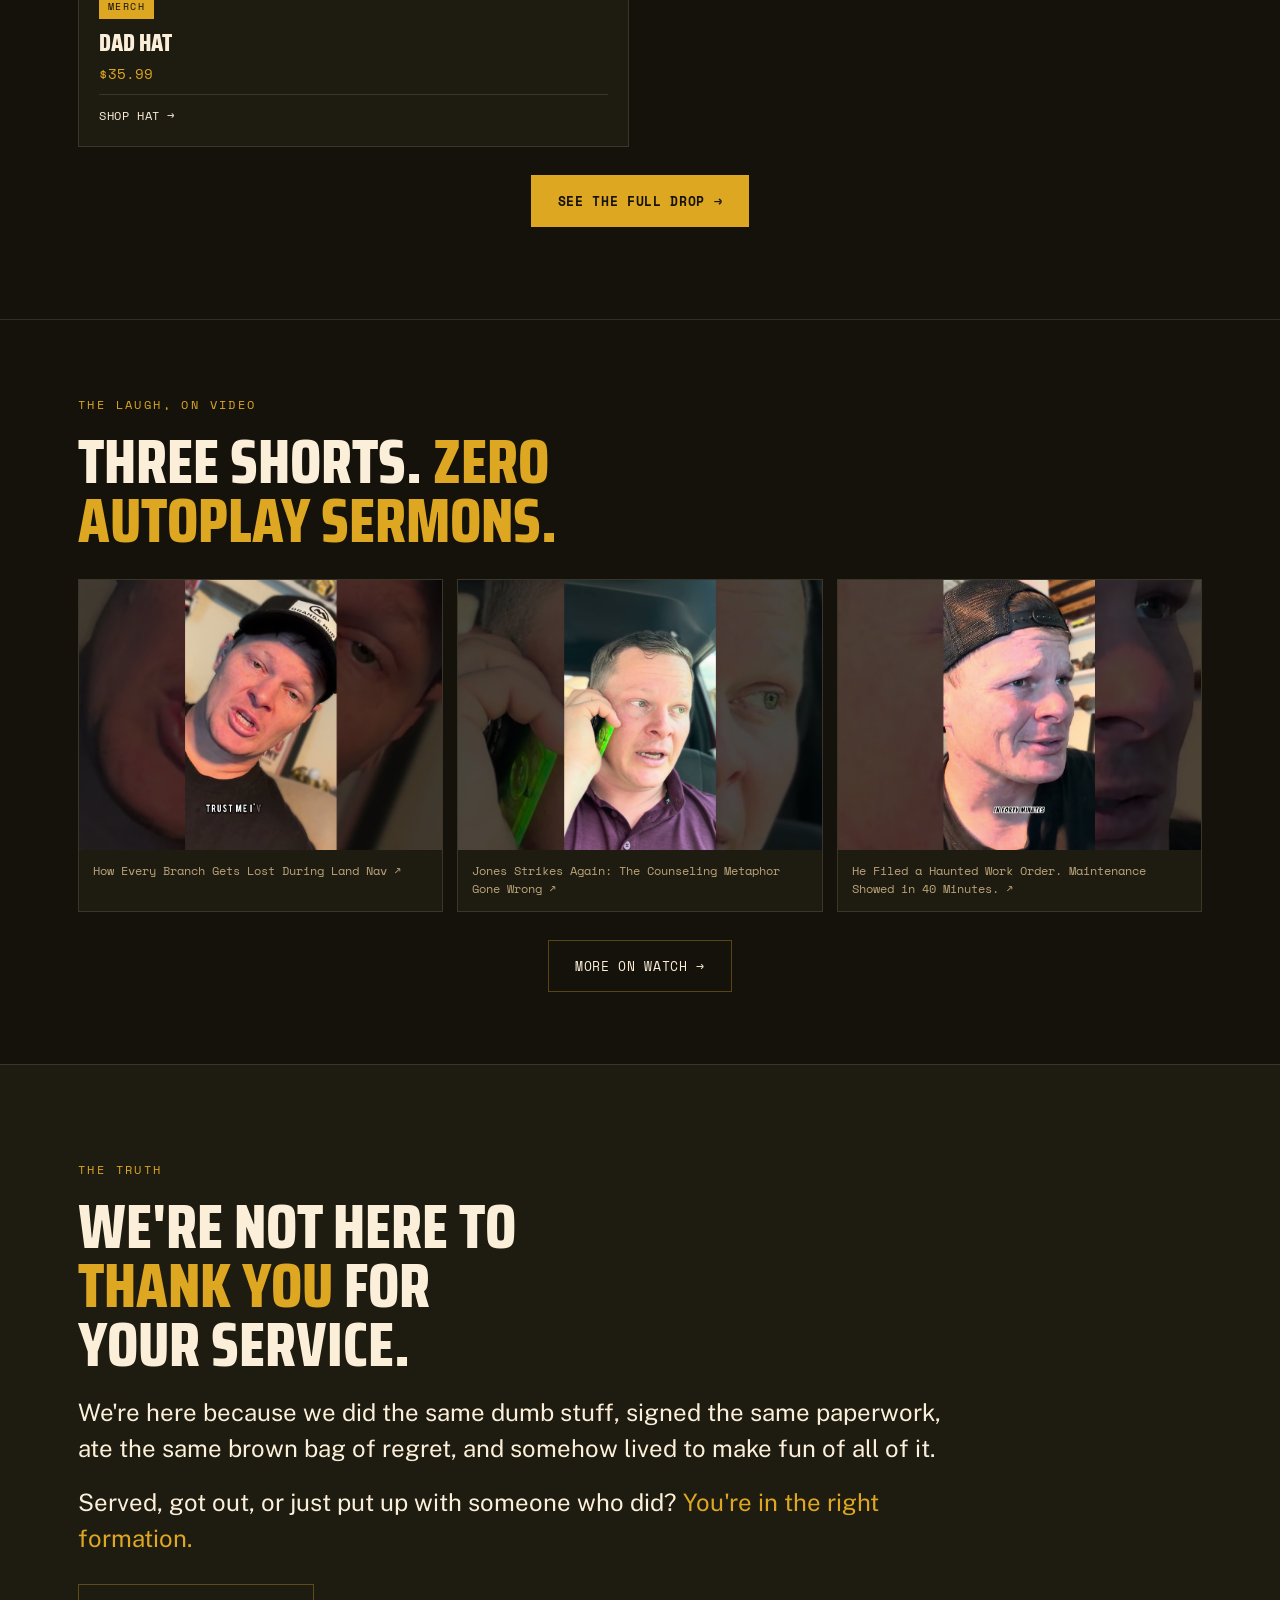
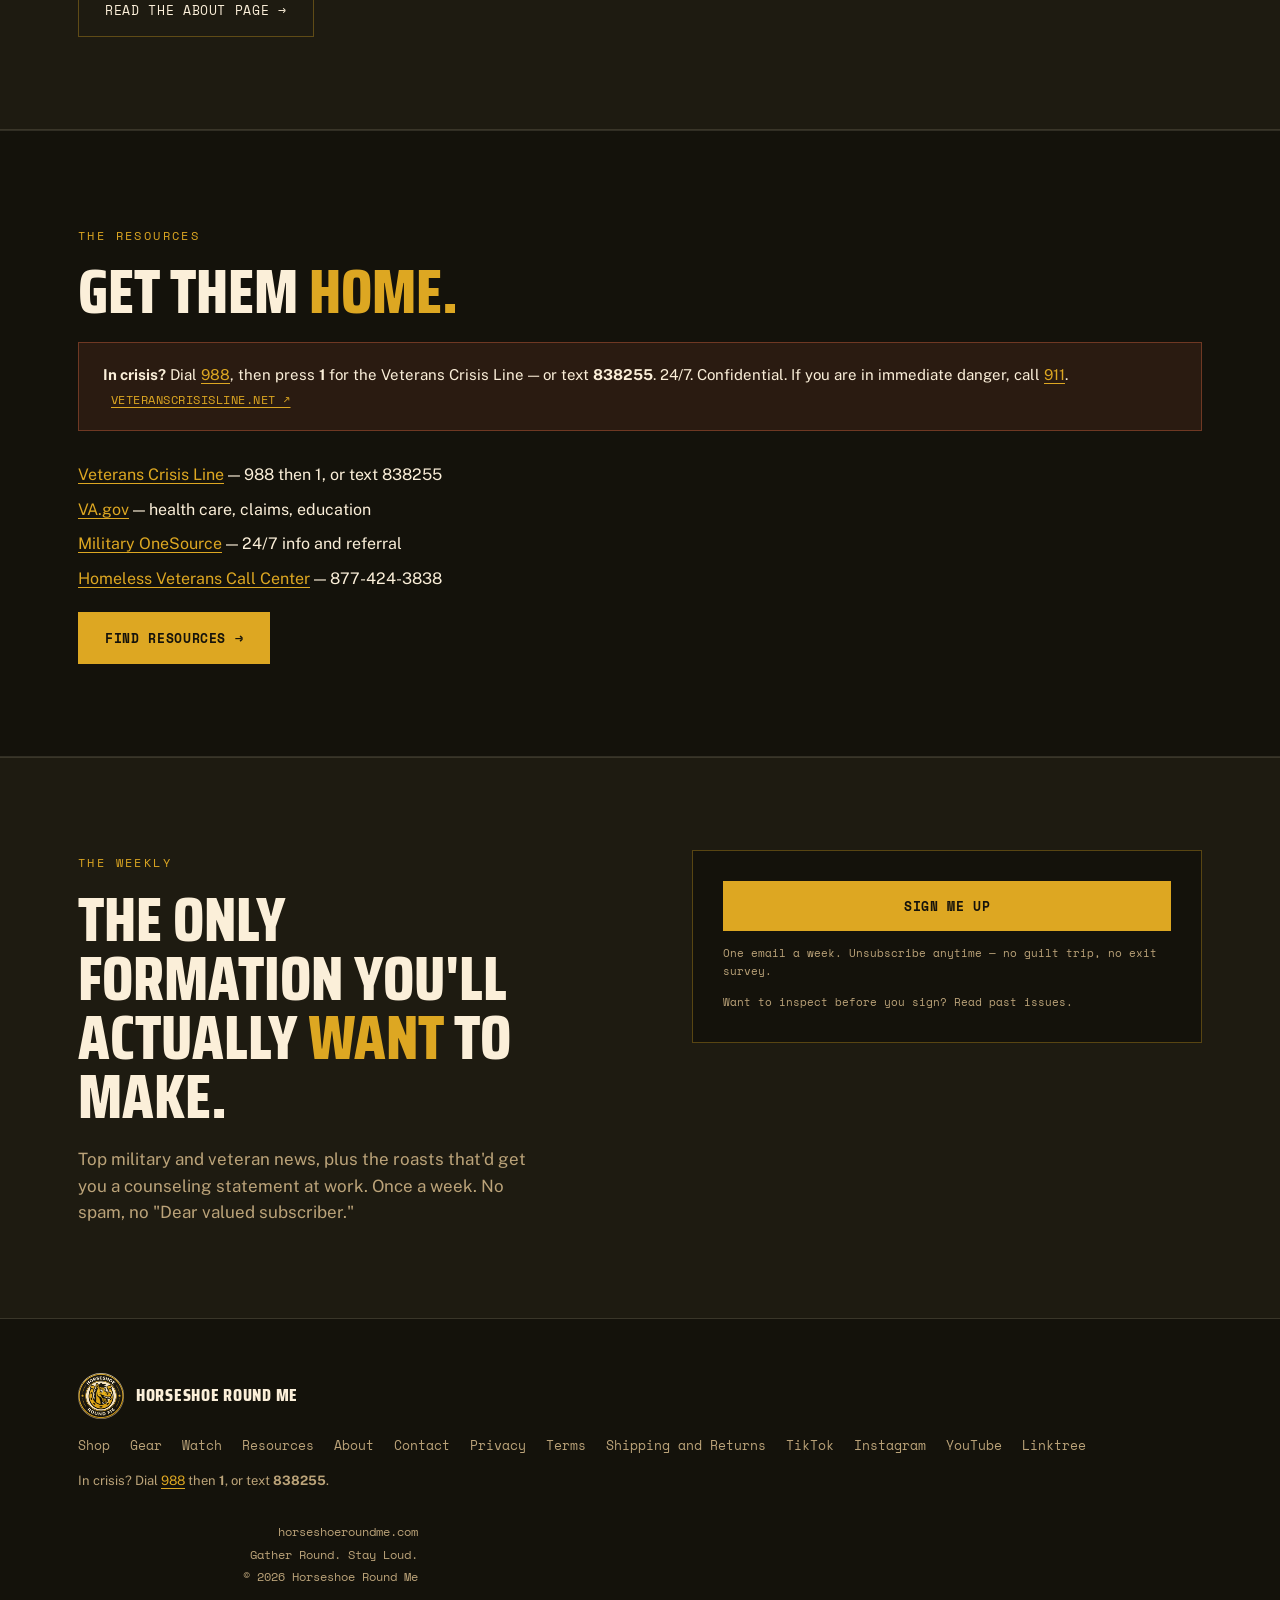
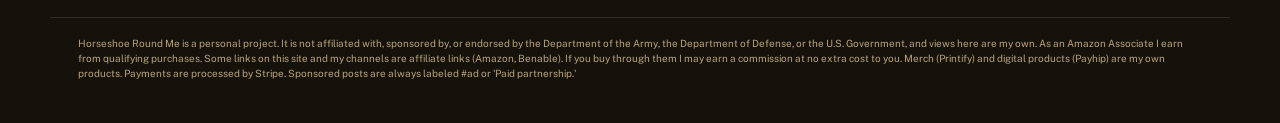
==== commit b1a30274: "Veterans Day strip retires itself at midnight CT Nov 12 (data-until + site.js); safe to ship before " ====
--- a/index.html
+++ b/index.html
@@ -52,7 +52,7 @@
   </header>
 
   <main id="main">
-  <section class="vday-strip" aria-label="Veterans Day">
+  <section class="vday-strip" aria-label="Veterans Day" data-until="2026-11-12T06:00:00Z">
     <div class="wrap vday-inner">
       <div>
         <span class="eyebrow">Nov 11 &middot; Veterans Day</span>
--- a/styles.css
+++ b/styles.css
@@ -412,3 +412,7 @@
 @media (prefers-reduced-motion:reduce){
   .signup-popup{transition:none}
 }
+.signup-popup-grab{margin-top:18px;padding-top:14px;border-top:1px solid var(--line)}
+.signup-popup-grab-label{margin:0 0 8px;font-size:13px;color:var(--cream-dim)}
+.signup-popup-dl{display:inline-block}
+.signup-popup-panel .fineprint{margin-top:14px;font-size:12px;color:var(--cream-dim)}
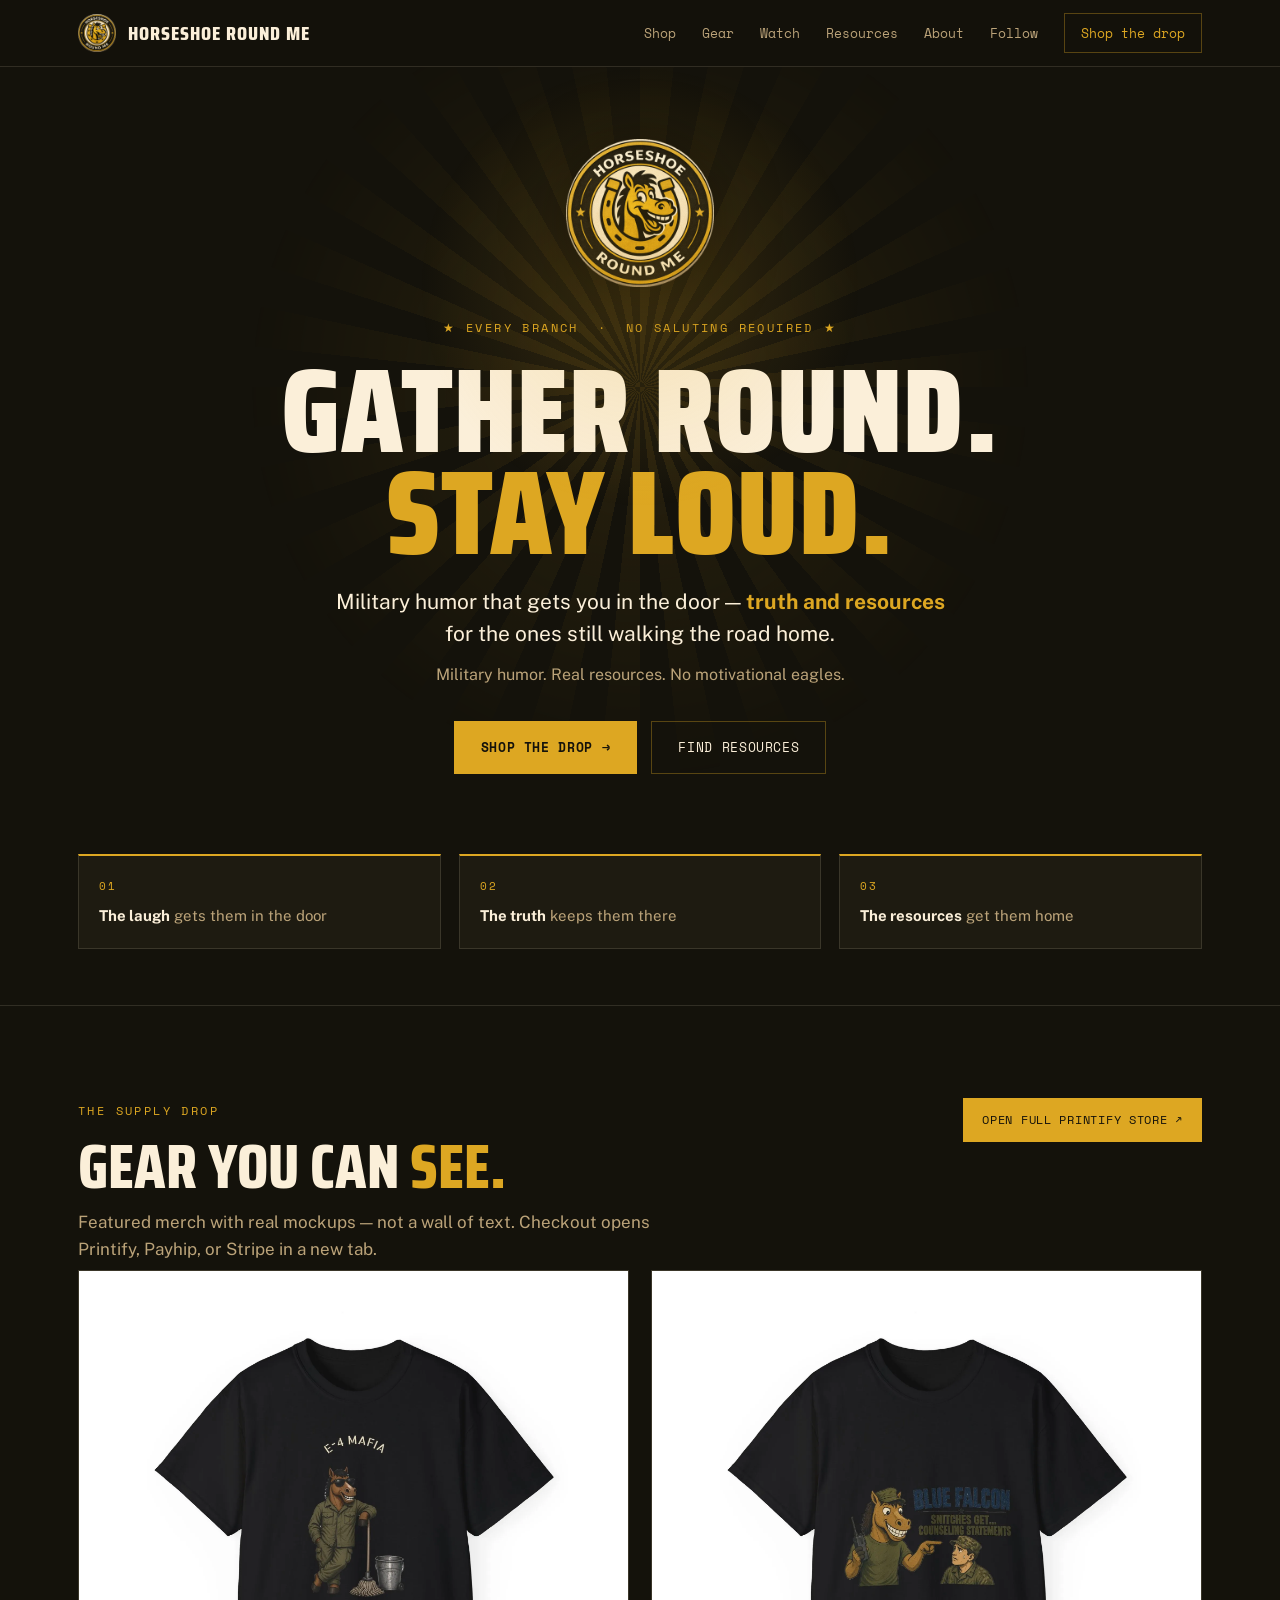
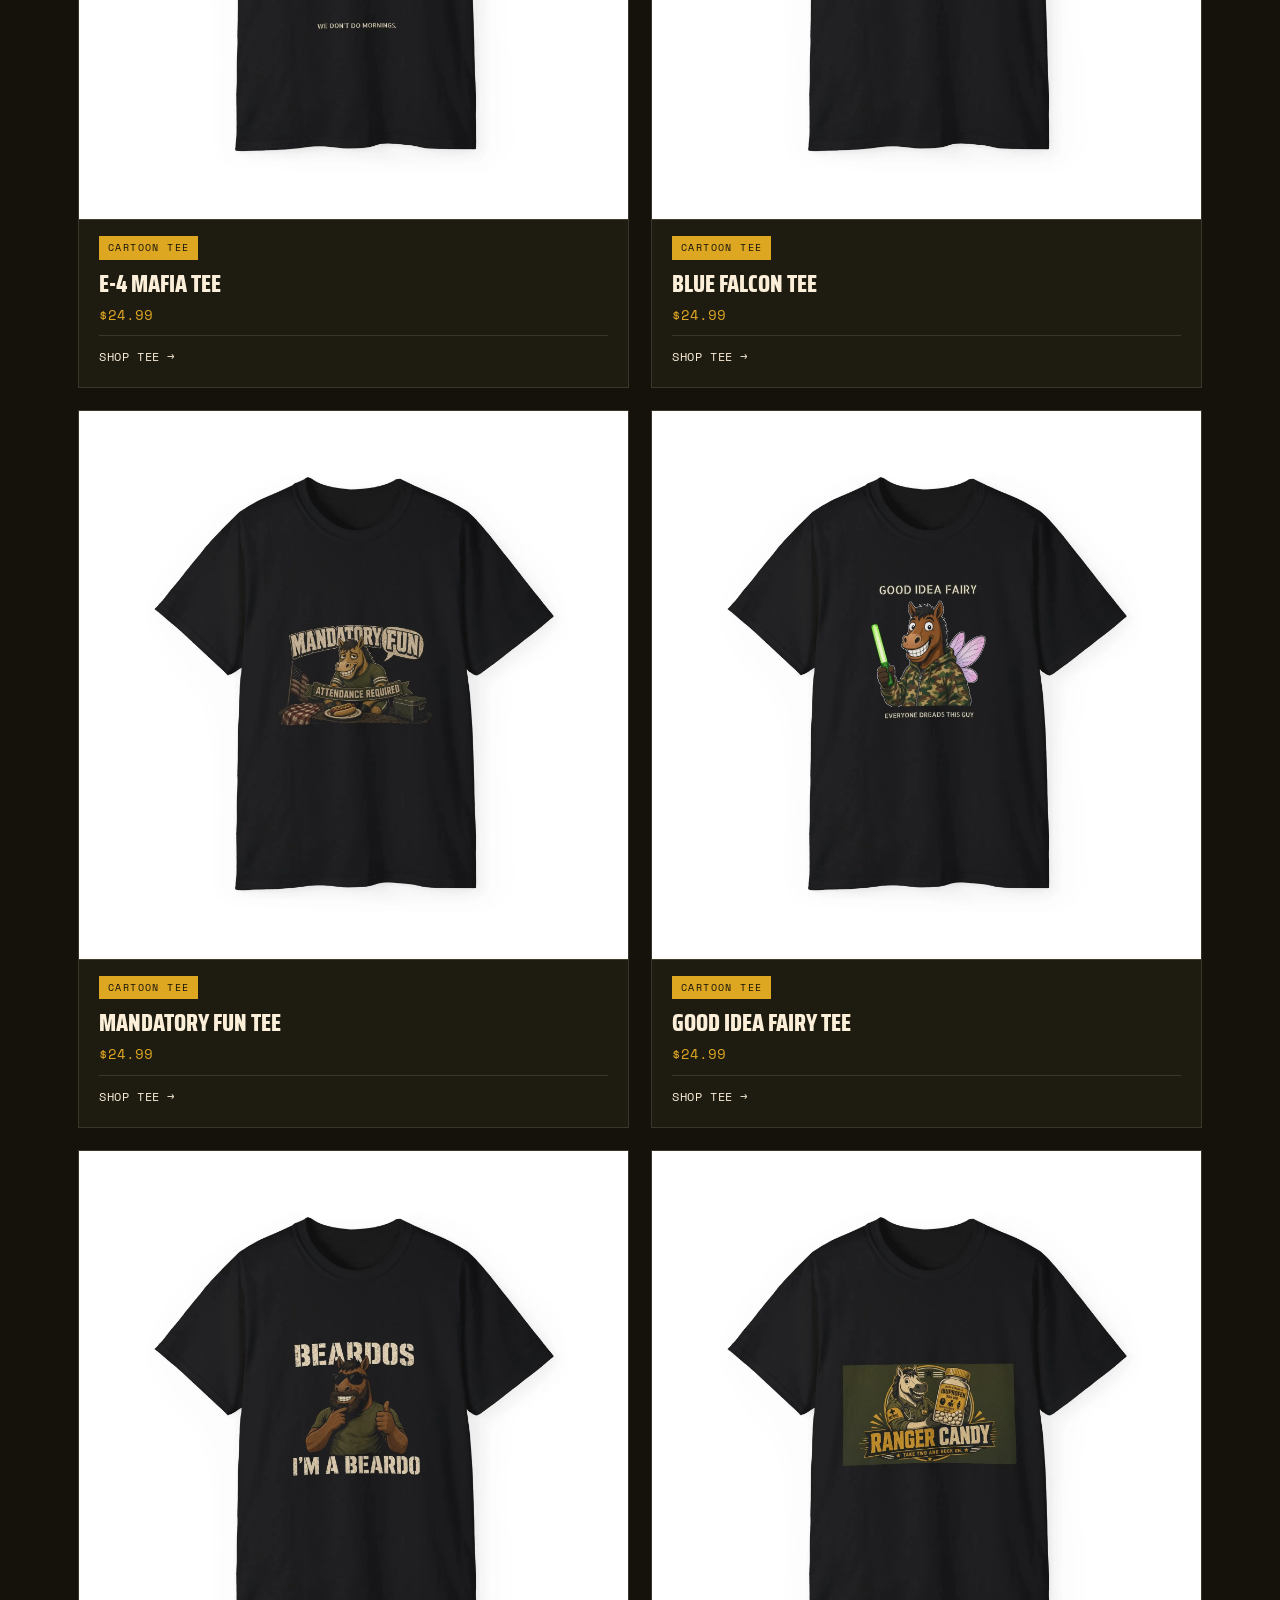
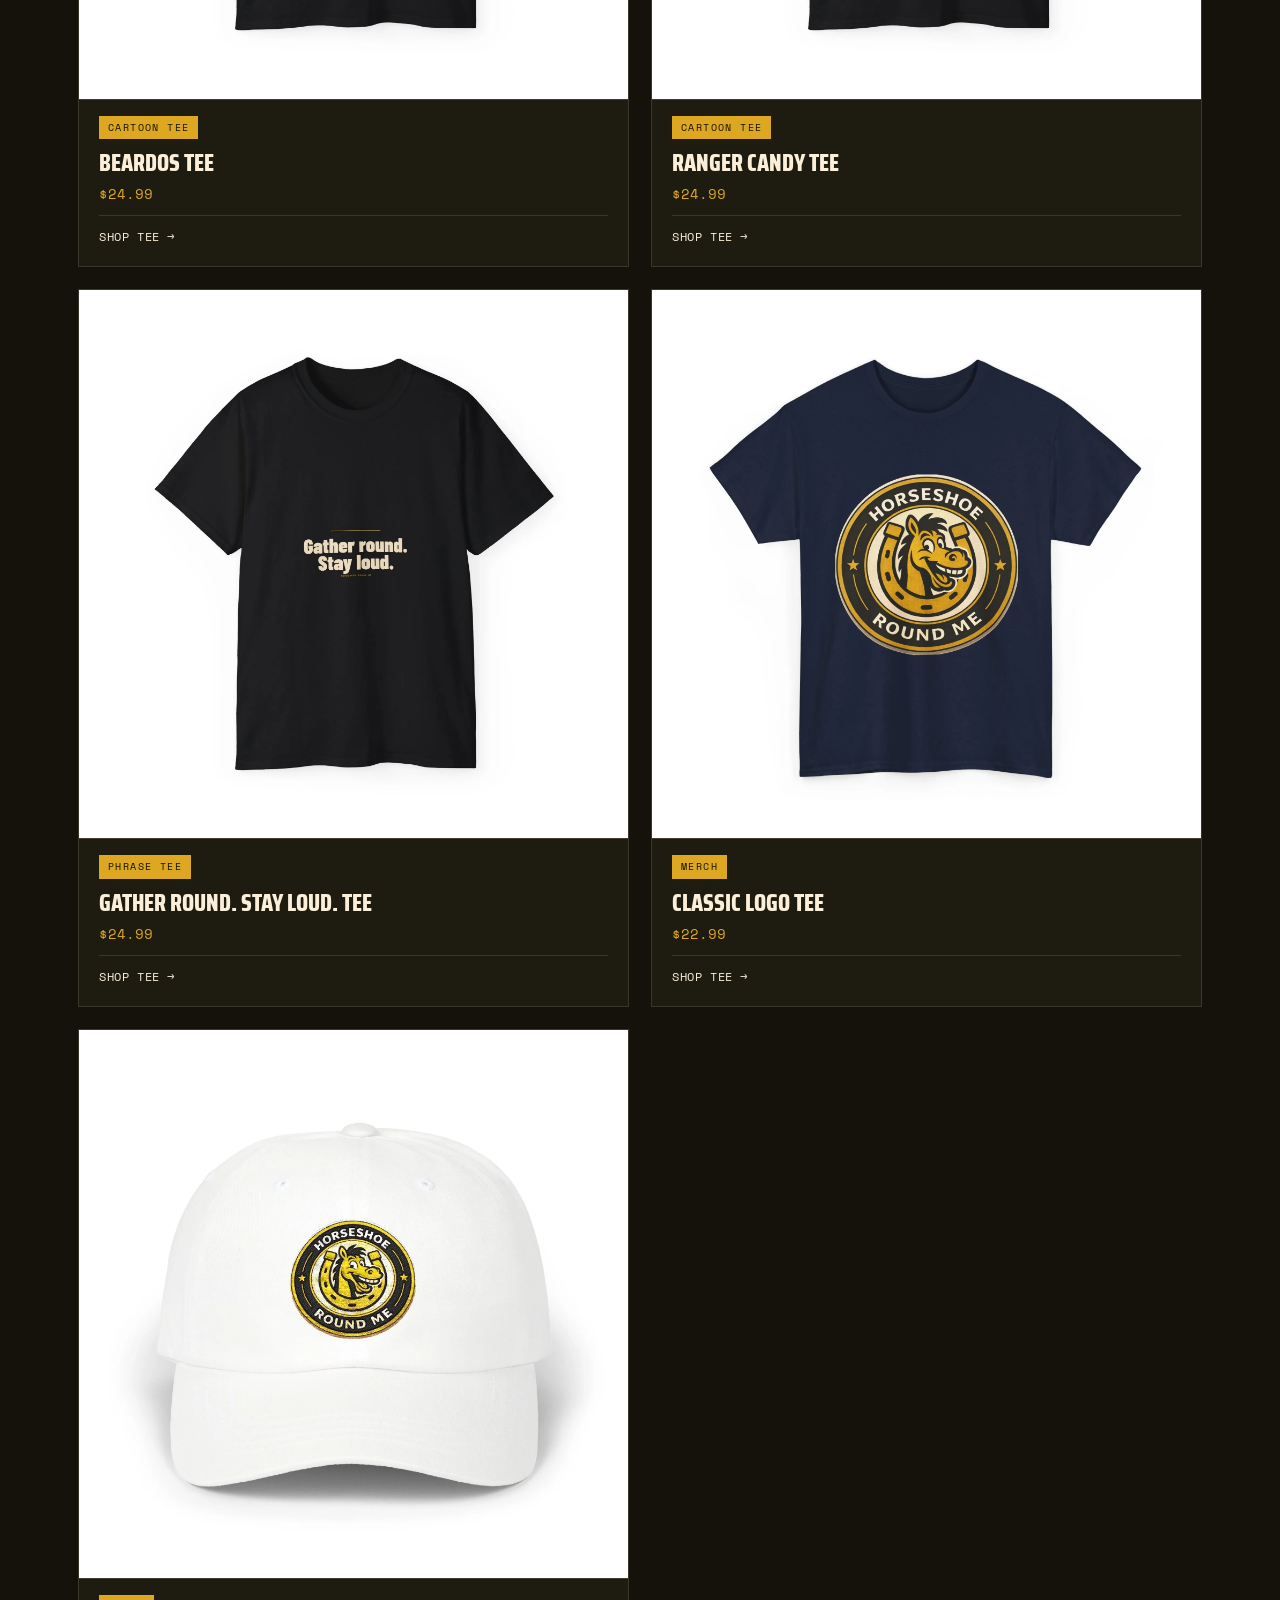
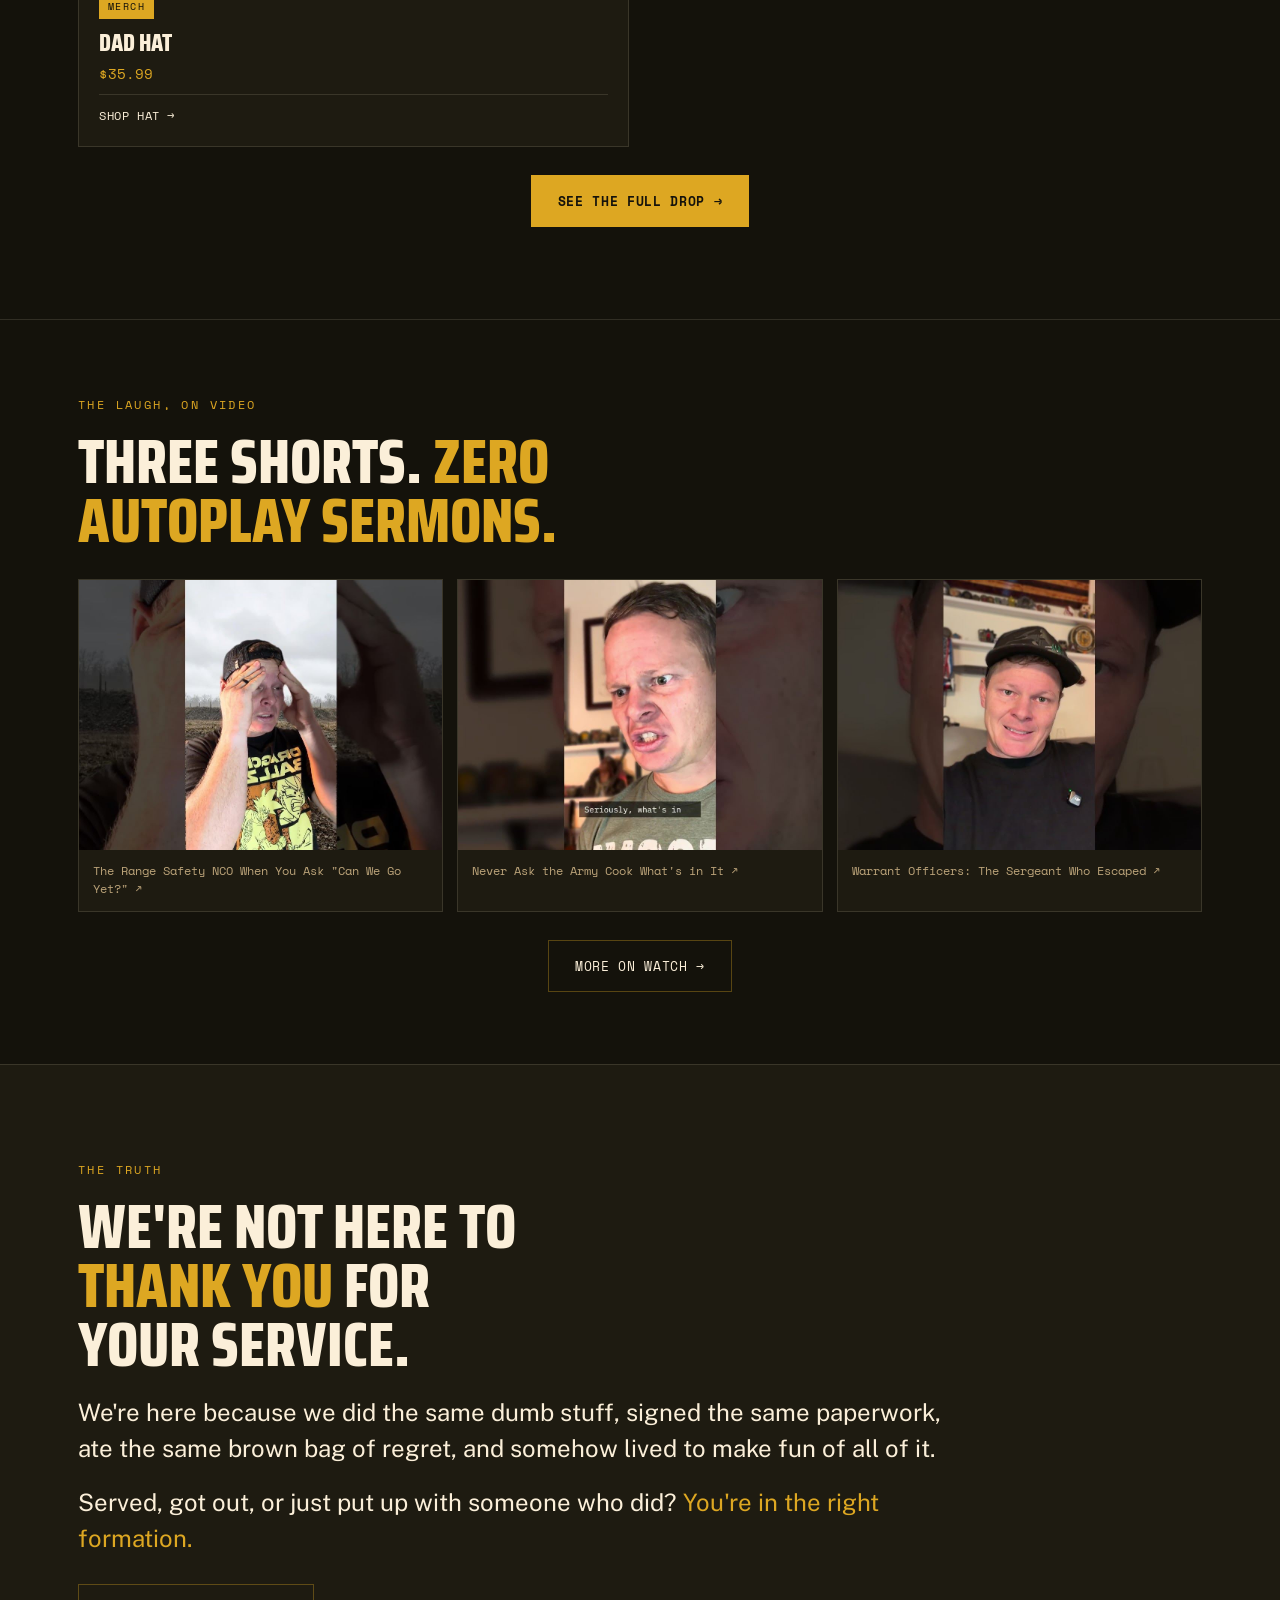
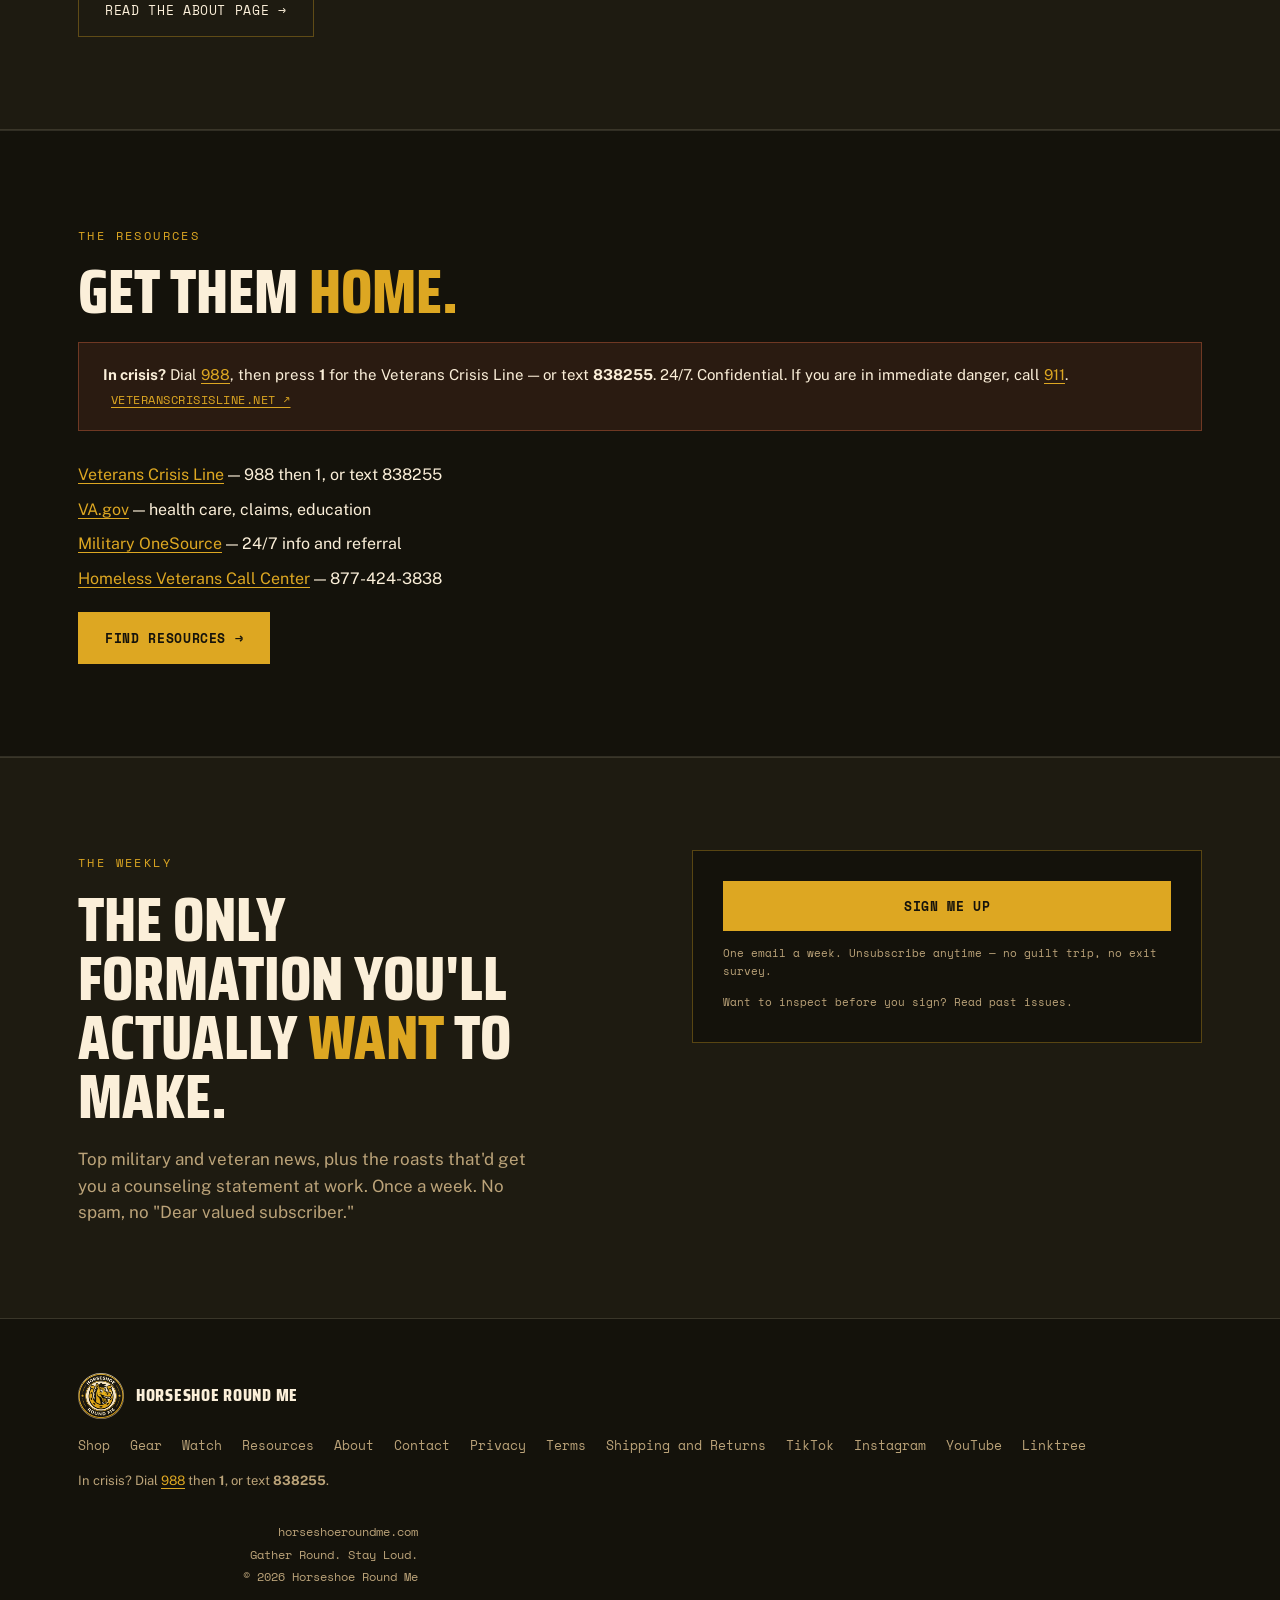
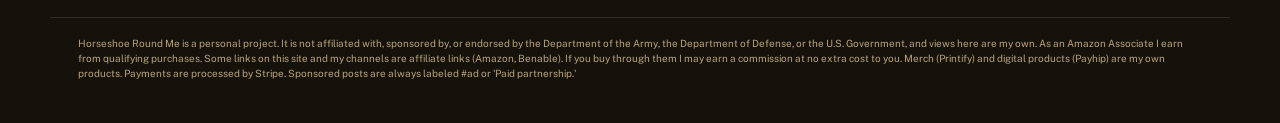
==== commit d65f070a: "Videos: weekly refresh to top 3 recent YT shorts (Range Safety NCO, Army Cook, Warrant Officers); th" ====
--- a/index.html
+++ b/index.html
@@ -191,17 +191,17 @@
       <span class="eyebrow">The laugh, on video</span>
       <div class="sec-head"><h2 id="watch-teaser-h">Three shorts. <em>Zero autoplay sermons.</em></h2></div>
       <div class="video-row" data-video-row>
-        <a class="video-card" href="https://www.youtube.com/shorts/mzPhJZ1vvdE" rel="noopener noreferrer" target="_blank">
-          <img src="/assets/watch/mzPhJZ1vvdE.jpg" alt="How Every Branch Gets Lost During Land Nav" width="480" height="270" loading="lazy">
-          <span class="vcap">How Every Branch Gets Lost During Land Nav ↗</span>
-        </a>
-        <a class="video-card" href="https://www.youtube.com/shorts/dgBXu7erra4" rel="noopener noreferrer" target="_blank">
-          <img src="/assets/watch/dgBXu7erra4.jpg" alt="Jones Strikes Again: The Counseling Metaphor Gone Wrong" width="480" height="270" loading="lazy">
-          <span class="vcap">Jones Strikes Again: The Counseling Metaphor Gone Wrong ↗</span>
-        </a>
-        <a class="video-card" href="https://www.youtube.com/shorts/ds_o6axrTUY" rel="noopener noreferrer" target="_blank">
-          <img src="/assets/watch/ds_o6axrTUY.jpg" alt="He Filed a Haunted Work Order. Maintenance Showed in 40 Minutes." width="480" height="270" loading="lazy">
-          <span class="vcap">He Filed a Haunted Work Order. Maintenance Showed in 40 Minutes. ↗</span>
+        <a class="video-card" href="https://www.youtube.com/shorts/gZhRVWfwJJU" rel="noopener noreferrer" target="_blank">
+          <img src="/assets/watch/gZhRVWfwJJU.jpg" alt="The Range Safety NCO When You Ask &quot;Can We Go Yet?&quot;" width="480" height="270" loading="lazy">
+          <span class="vcap">The Range Safety NCO When You Ask "Can We Go Yet?" ↗</span>
+        </a>
+        <a class="video-card" href="https://www.youtube.com/shorts/_9CSvofiihI" rel="noopener noreferrer" target="_blank">
+          <img src="/assets/watch/_9CSvofiihI.jpg" alt="Never Ask the Army Cook What&#x27;s in It" width="480" height="270" loading="lazy">
+          <span class="vcap">Never Ask the Army Cook What's in It ↗</span>
+        </a>
+        <a class="video-card" href="https://www.youtube.com/shorts/r9GF58_k1x8" rel="noopener noreferrer" target="_blank">
+          <img src="/assets/watch/r9GF58_k1x8.jpg" alt="Warrant Officers: The Sergeant Who Escaped" width="480" height="270" loading="lazy">
+          <span class="vcap">Warrant Officers: The Sergeant Who Escaped ↗</span>
         </a>
       </div>
       <p class="section-foot"><a class="btn btn-ghost" href="/watch">More on Watch →</a></p>
